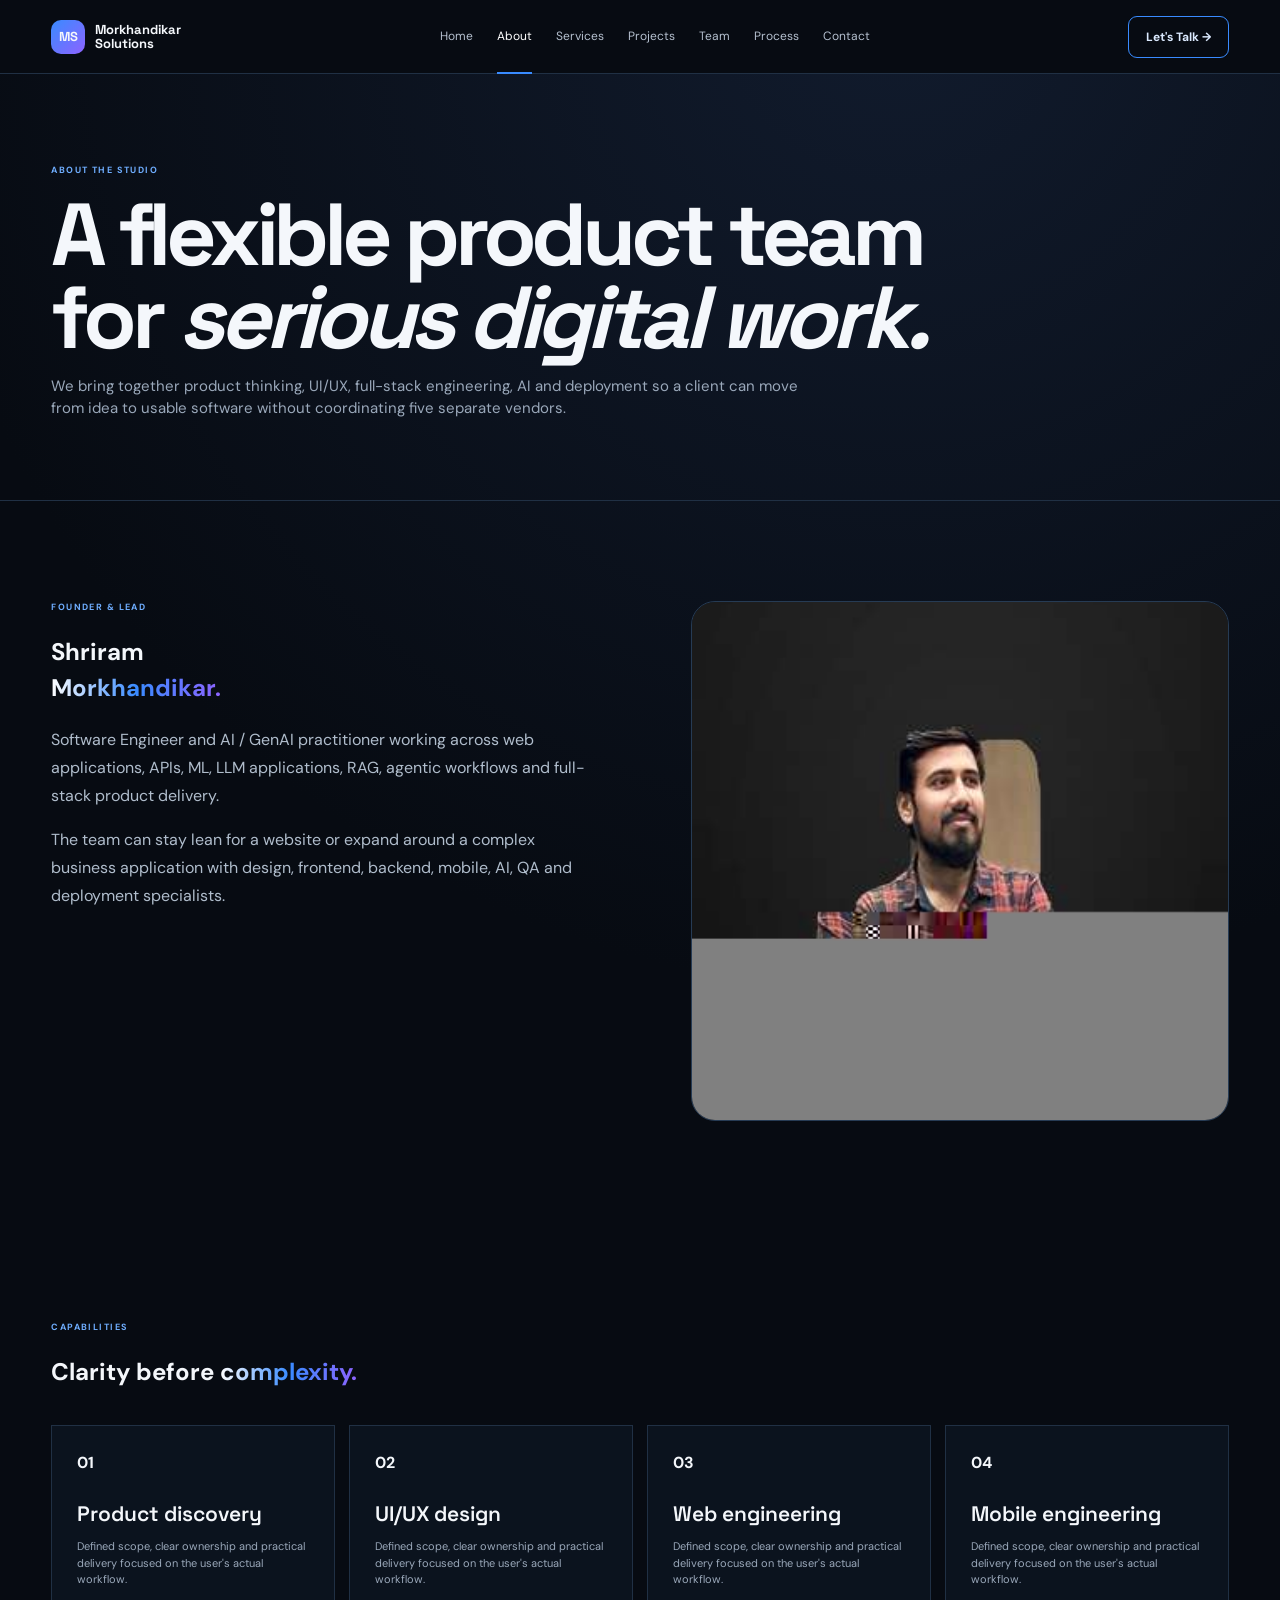
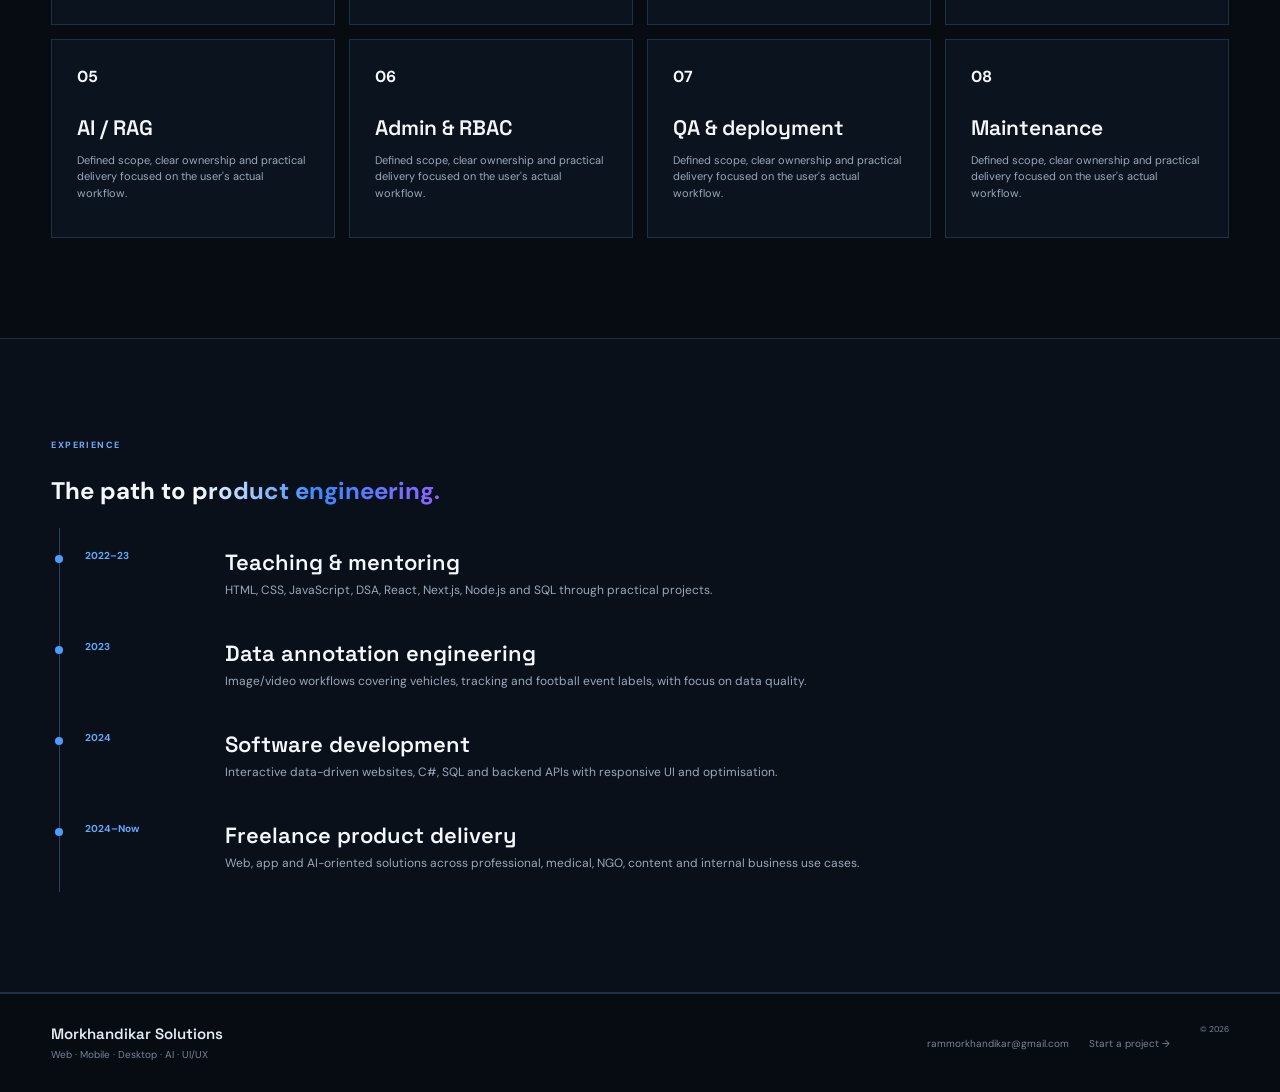
==== about.html @ 4722af86 "Add about.html for Morkhandikar Solutions" ====
<!doctype html><html lang="en"><head><meta charset="UTF-8"><meta name="viewport" content="width=device-width,initial-scale=1"><title>About — Morkhandikar Solutions</title><link rel="stylesheet" href="style.css"><link href="https://fonts.googleapis.com/css2?family=DM+Sans:wght@400;500;600;700&family=Space+Grotesk:wght@500;600;700&display=swap" rel="stylesheet"></head><body class="no-motion"><header class="site-nav"><a class="logo" href="index.html"><span>MS</span><b>Morkhandikar<br>Solutions</b></a><nav><a class="" href="index.html">Home</a><a class="active" href="about.html">About</a><a class="" href="services.html">Services</a><a class="" href="projects.html">Projects</a><a class="" href="team.html">Team</a><a class="" href="process.html">Process</a><a class="" href="contact.html">Contact</a></nav><a class="nav-cta" href="contact.html">Let's Talk →</a></header><main><section class="page-hero"><span class="eyebrow">About the studio</span><h1>A flexible product team for <em>serious digital work.</em></h1><p>We bring together product thinking, UI/UX, full-stack engineering, AI and deployment so a client can move from idea to usable software without coordinating five separate vendors.</p></section><section class="section split"><div><span class="eyebrow">Founder & lead</span><h2>Shriram<br><em>Morkhandikar.</em></h2><p class="lead">Software Engineer and AI / GenAI practitioner working across web applications, APIs, ML, LLM applications, RAG, agentic workflows and full-stack product delivery.</p><p class="lead">The team can stay lean for a website or expand around a complex business application with design, frontend, backend, mobile, AI, QA and deployment specialists.</p></div><div class="portrait-shell" style="width:100%;height:520px"><img src="profile_professional.jpg" alt="Shriram Morkhandikar"></div></section><section class="section"><span class="eyebrow">Capabilities</span><h2>Clarity before <em>complexity.</em></h2><div class="cards-4" style="margin-top:35px"><article class="info-card"><b>01</b><h3>Product discovery</h3><p>Defined scope, clear ownership and practical delivery focused on the user's actual workflow.</p></article><article class="info-card"><b>02</b><h3>UI/UX design</h3><p>Defined scope, clear ownership and practical delivery focused on the user's actual workflow.</p></article><article class="info-card"><b>03</b><h3>Web engineering</h3><p>Defined scope, clear ownership and practical delivery focused on the user's actual workflow.</p></article><article class="info-card"><b>04</b><h3>Mobile engineering</h3><p>Defined scope, clear ownership and practical delivery focused on the user's actual workflow.</p></article><article class="info-card"><b>05</b><h3>AI / RAG</h3><p>Defined scope, clear ownership and practical delivery focused on the user's actual workflow.</p></article><article class="info-card"><b>06</b><h3>Admin & RBAC</h3><p>Defined scope, clear ownership and practical delivery focused on the user's actual workflow.</p></article><article class="info-card"><b>07</b><h3>QA & deployment</h3><p>Defined scope, clear ownership and practical delivery focused on the user's actual workflow.</p></article><article class="info-card"><b>08</b><h3>Maintenance</h3><p>Defined scope, clear ownership and practical delivery focused on the user's actual workflow.</p></article></div></section><section class="section dark-section"><span class="eyebrow">Experience</span><h2>The path to <em>product engineering.</em></h2><div class="timeline"><div class="timeline-row"><b>2022–23</b><div><h3>Teaching & mentoring</h3><p>HTML, CSS, JavaScript, DSA, React, Next.js, Node.js and SQL through practical projects.</p></div></div><div class="timeline-row"><b>2023</b><div><h3>Data annotation engineering</h3><p>Image/video workflows covering vehicles, tracking and football event labels, with focus on data quality.</p></div></div><div class="timeline-row"><b>2024</b><div><h3>Software development</h3><p>Interactive data-driven websites, C#, SQL and backend APIs with responsive UI and optimisation.</p></div></div><div class="timeline-row"><b>2024–Now</b><div><h3>Freelance product delivery</h3><p>Web, app and AI-oriented solutions across professional, medical, NGO, content and internal business use cases.</p></div></div></div></section></main><footer class="footer"><div><b>Morkhandikar Solutions</b><span>Web · Mobile · Desktop · AI · UI/UX</span></div><div><a href="mailto:rammorkhandikar@gmail.com">rammorkhandikar@gmail.com</a><a href="contact.html">Start a project →</a></div><small>© 2026</small></footer><script src="script.js"></script></body></html>
---- style.css ----
:root{--bg:#070b12;--panel:#0d1420;--panel2:#101a29;--text:#f4f7fb;--muted:#9aa8ba;--line:#203044;--blue:#398bff;--violet:#8d63ff;--cyan:#42d8d0;--orange:#ff9b5c;--display:"Space Grotesk",sans-serif;--body:"DM Sans",sans-serif}*{box-sizing:border-box}html{scroll-behavior:auto}body{margin:0;background:radial-gradient(circle at 70% 0%,#111b2d 0,#070b12 35%);color:var(--text);font-family:var(--body);line-height:1.5}a{text-decoration:none;color:inherit}button,input,textarea,select{font:inherit}.site-nav{height:74px;position:sticky;top:0;z-index:50;background:#070b12;border-bottom:1px solid var(--line);display:flex;align-items:center;justify-content:space-between;padding:0 4vw}.logo{display:flex;align-items:center;gap:10px;font-family:var(--display);font-size:13px;line-height:1.05}.logo span{width:34px;height:34px;display:grid;place-items:center;border-radius:10px;background:linear-gradient(135deg,var(--blue),var(--violet));font-weight:700}.logo b{font-size:13px}.site-nav nav{display:flex;gap:24px;color:#b5c0cf;font-size:12px}.site-nav nav a{padding:27px 0;border-bottom:2px solid transparent}.site-nav nav a:hover,.site-nav nav a.active{color:#fff;border-color:var(--blue)}.nav-cta,.btn{border:1px solid #3a506c;padding:11px 17px;border-radius:9px;font-size:12px;font-weight:700}.nav-cta{border-color:var(--blue);color:#dbeaff}.nav-cta:hover,.btn:hover{border-color:#78b2ff}.hero{max-width:1440px;margin:auto;padding:7vw 4vw}.home-hero{display:grid;grid-template-columns:1.02fr .98fr;gap:4vw;min-height:650px;align-items:center}.pill{display:inline-block;border:1px solid #29415d;border-radius:99px;padding:7px 11px;color:#b8c9dd;font-size:10px}.hero h1{font:700 clamp(56px,7vw,102px)/.93 var(--display);letter-spacing:-.065em;margin:20px 0}.hero h1 em,.section h2 em{font-style:normal;background:linear-gradient(90deg,#fff,var(--blue),var(--violet));-webkit-background-clip:text;color:transparent}.lead{color:#b0bdcc;font-size:16px;line-height:1.75;max-width:700px}.check-grid{display:grid;grid-template-columns:repeat(2,1fr);gap:9px;margin:24px 0;color:#d1dbea;font-size:12px}.actions{display:flex;gap:10px;flex-wrap:wrap}.btn{display:inline-block}.btn.primary{background:linear-gradient(135deg,#2784ff,#6d62ff);border-color:#4c94ff;color:white}.stats{display:grid;grid-template-columns:repeat(4,1fr);gap:0;margin-top:48px;border-top:1px solid var(--line);border-bottom:1px solid var(--line)}.stats div{padding:18px 12px;border-right:1px solid var(--line)}.stats div:last-child{border:0}.stats b{display:block;font:700 27px var(--display);color:#57a3ff}.stats span{display:block;color:#8291a3;font-size:10px;margin-top:3px}.hero-visual{min-height:600px;position:relative;display:flex;align-items:center;justify-content:center}.portrait-shell{width:min(470px,80%);height:570px;border:1px solid #263b54;border-radius:24px;background:radial-gradient(circle at 50% 15%,#1d3b64,#0a111c 65%);overflow:hidden;display:flex;align-items:flex-end;justify-content:center}.portrait-shell img{width:100%;height:100%;object-fit:cover;object-position:center 25%;filter:saturate(.9) contrast(1.03)}.founder-card,.orbit-card{position:absolute;background:rgba(9,15,24,.96);border:1px solid #2d4560;border-radius:12px;box-shadow:0 18px 45px #0008;padding:15px}.founder-card{bottom:50px;left:4%;min-width:235px}.founder-card b,.founder-card span,.founder-card i{display:block}.founder-card b{font:600 15px var(--display)}.founder-card span{font-size:11px;color:#aab7c7}.founder-card i{font-style:normal;color:#58d3a9;font-size:10px;margin-top:9px}.orbit-card{top:90px;right:0;width:205px}.orbit-card b{display:block;margin-bottom:10px}.orbit-card span{display:block;font-size:10px;color:#aeb9c8;padding:5px 0;border-top:1px solid #1e3044}.marquee-strip{border-block:1px solid var(--line);padding:17px 4vw;display:flex;justify-content:center;gap:28px;flex-wrap:wrap;color:#718196;font:600 10px var(--display);letter-spacing:.08em}.section{max-width:1440px;margin:auto;padding:100px 4vw}.section-head{display:grid;grid-template-columns:1.1fr .75fr auto;gap:35px;align-items:end;margin-bottom:42px}.section-head h2{font:700 clamp(42px,5.4vw,72px)/.96 var(--display);letter-spacing:-.06em;margin:0}.section-head>p{color:var(--muted);font-size:13px;line-height:1.75;margin:0}.eyebrow{text-transform:uppercase;letter-spacing:.16em;font-size:9px;color:#6faeff;font-weight:700;display:block;margin-bottom:14px}.text-link{font-size:11px;color:#8ec2ff;white-space:nowrap}.service-grid{display:grid;grid-template-columns:repeat(3,1fr);gap:14px}.service-card{border:1px solid var(--line);background:linear-gradient(135deg,#0e1724,#0b111a);padding:25px;min-height:235px}.service-card:hover,.project-card:hover,.industry:hover,.feature-list>div:hover,.team-card:hover,.faq-item:hover{border-color:#3d6a96}.service-card b{color:#4b9bff;font-size:10px}.service-card h3{font:600 25px var(--display);margin:34px 0 9px}.service-card p{color:var(--muted);font-size:12px}.service-card strong{display:block;color:#6f9dcc;font-size:10px;margin-top:22px}.dark-section{max-width:none;background:#09101a;border-block:1px solid var(--line)}.dark-section>.section-head,.dark-section>.project-grid{max-width:1325px;margin-left:auto;margin-right:auto}.project-grid{display:grid;grid-template-columns:repeat(3,1fr);gap:15px}.project-card{border:1px solid var(--line);background:#0b131e;overflow:hidden}.project-art{height:170px;background:linear-gradient(135deg,#132743,#111529);position:relative;padding:14px;display:flex;align-items:flex-end;justify-content:space-between}.project-art:after{content:"";position:absolute;inset:25px 25px 0;background:linear-gradient(145deg,#244c7b,#151c35);border:1px solid #38587a;box-shadow:0 15px 25px #0008}.project-art span,.project-art b{position:relative;z-index:2}.project-art span{font-size:9px;border:1px solid #456684;border-radius:99px;padding:5px 7px;background:#09111c}.project-art b{font:700 34px var(--display);color:#77b6ff}.art-2{background:linear-gradient(135deg,#24163f,#0d1725)}.art-3{background:linear-gradient(135deg,#0e3340,#111c31)}.art-4{background:linear-gradient(135deg,#193246,#10182b)}.art-5{background:linear-gradient(135deg,#26341d,#121b20)}.art-6{background:linear-gradient(135deg,#40281a,#121a25)}.project-card>div:last-child{padding:19px}.project-card h3{font:600 19px var(--display);margin:0 0 3px}.project-card small{color:#6faeff;font-size:10px}.project-card p{color:#9eabb9;font-size:11px;line-height:1.6}.tags{display:flex;gap:6px;flex-wrap:wrap}.tags span{border:1px solid #25384c;border-radius:99px;padding:5px 7px;font-size:9px;color:#aebed0}.split{display:grid;grid-template-columns:1fr 1fr;gap:8vw}.feature-list{display:grid;grid-template-columns:1fr 1fr;border-top:1px solid var(--line)}.feature-list>div{padding:22px 18px;border-bottom:1px solid var(--line);border-right:1px solid var(--line)}.feature-list b{color:#4d9eff;font-size:10px}.feature-list h3{font:600 17px var(--display);margin:18px 0 6px}.feature-list p{font-size:11px;color:var(--muted);margin:0}.industry-band{background:#080f18;max-width:none;border-block:1px solid var(--line)}.industry-band>.section-head,.industry-band>.industry-grid{max-width:1325px;margin-left:auto;margin-right:auto}.industry-grid{display:grid;grid-template-columns:repeat(4,1fr);gap:9px}.industry{border:1px solid var(--line);padding:18px;min-height:115px;background:#0c1521}.industry span{font-size:9px;color:#587493}.industry b{display:block;font:600 15px var(--display);margin:20px 0 7px}.industry small{font-size:9px;color:#72869e}.steps{display:grid;grid-template-columns:repeat(7,1fr);border-block:1px solid var(--line)}.step{padding:22px 14px;border-right:1px solid var(--line)}.step:last-child{border:0}.step span{color:#4e9dff;font:700 10px var(--display)}.step h3{font:600 15px var(--display);margin:24px 0 7px}.step p{color:#8493a5;font-size:10px;line-height:1.55}.cta-panel{margin:0 auto 80px;border:1px solid #28415f;background:radial-gradient(circle at 80% 20%,#20215c,#0c1420 55%);display:flex;justify-content:space-between;gap:40px;align-items:end}.cta-panel h2{font:700 clamp(44px,5vw,68px)/.96 var(--display);margin:0 0 15px}.cta-panel p{color:var(--muted);max-width:560px}.footer{border-top:1px solid var(--line);padding:30px 4vw;display:grid;grid-template-columns:1fr auto auto;gap:30px;color:#768598;font-size:10px}.footer b,.footer span,.footer a{display:block}.footer b{color:#e5edf7;font:600 15px var(--display);margin-bottom:4px}.footer>div:nth-child(2){display:flex;gap:20px;align-items:center}.page-hero{max-width:1440px;margin:auto;padding:90px 4vw 65px;border-bottom:1px solid var(--line)}.page-hero h1{font:700 clamp(48px,7vw,88px)/.95 var(--display);letter-spacing:-.06em;max-width:950px;margin:15px 0}.page-hero p{color:var(--muted);max-width:760px;font-size:15px}.cards-4{display:grid;grid-template-columns:repeat(4,1fr);gap:14px}.info-card{border:1px solid var(--line);padding:25px;background:#0b131e}.info-card h3{font:600 21px var(--display);margin:25px 0 7px}.info-card p{color:var(--muted);font-size:11px}.project-filters{display:flex;gap:7px;flex-wrap:wrap;margin-bottom:25px}.filter{border:1px solid var(--line);background:#0a111a;color:#aebccd;border-radius:99px;padding:9px 13px;font-size:10px;cursor:pointer}.filter.active,.filter:hover{background:#2d7fff;color:white;border-color:#4b99ff}.all-projects{display:grid;grid-template-columns:repeat(3,1fr);gap:15px}.case-card{border:1px solid var(--line);background:#0b131e}.case-card .case-top{padding:20px;border-bottom:1px solid var(--line);background:linear-gradient(135deg,#111f33,#0d1520);min-height:150px}.case-card .case-top span{font-size:9px;color:#63aaff}.case-card .case-top h3{font:600 23px var(--display);margin:30px 0 0}.case-card .case-body{padding:18px}.case-card .case-body p{color:var(--muted);font-size:11px}.case-card.hidden{display:none}.accordion{border-top:1px solid var(--line)}.accordion button{width:100%;text-align:left;background:none;border:0;border-bottom:1px solid var(--line);padding:18px 0;color:#dbe5f0;cursor:pointer;display:flex;justify-content:space-between}.accordion .answer{display:none;color:var(--muted);font-size:11px;line-height:1.7;padding:0 0 18px;max-width:850px}.accordion .answer.open{display:block}.timeline{border-left:1px solid #29435e;margin-left:8px}.timeline-row{display:grid;grid-template-columns:110px 1fr;gap:30px;padding:20px 0 20px 25px;position:relative}.timeline-row:before{content:"";position:absolute;left:-5px;top:27px;width:8px;height:8px;background:#4c9dff;border-radius:50%}.timeline-row b{font-size:10px;color:#62aaff}.timeline-row h3{font:600 22px var(--display);margin:0 0 5px}.timeline-row p{color:var(--muted);font-size:12px;margin:0}.team-grid{display:grid;grid-template-columns:repeat(4,1fr);gap:14px}.team-card{border:1px solid var(--line);padding:20px;background:#0b131e}.avatar{width:70px;height:70px;border-radius:50%;display:grid;place-items:center;background:linear-gradient(135deg,#1e5db1,#713fbb);font:700 22px var(--display);margin-bottom:18px}.team-card h3{font:600 18px var(--display);margin:0 0 4px}.team-card small{color:#6faeff}.team-card p{font-size:11px;color:var(--muted);line-height:1.6}.contact-grid{display:grid;grid-template-columns:1fr 1fr;gap:20px}.contact-box{border:1px solid var(--line);padding:30px;background:#0b131e}.contact-box h2{font:600 34px var(--display);margin-top:0}.contact-box p{color:var(--muted);font-size:12px}.contact-list a{display:block;border-bottom:1px solid var(--line);padding:14px 0;color:#c8d5e4;font-size:12px}.form{display:grid;gap:12px}.form label{font-size:10px;color:#93a3b6}.form input,.form textarea,.form select{width:100%;background:#080e17;border:1px solid #24394f;color:white;padding:13px;border-radius:7px;outline:0}.form textarea{min-height:150px;resize:vertical}.notice{border:1px solid #28425d;padding:14px;color:#92a6bc;font-size:10px;background:#0a111a}.video-grid{display:grid;grid-template-columns:repeat(3,1fr);gap:15px}.video-card{min-height:230px;border:1px solid var(--line);background:linear-gradient(135deg,#12233a,#17172d);padding:22px;display:flex;flex-direction:column;justify-content:end}.video-card span{font-size:9px;color:#6fb0ff}.video-card h3{font:600 23px var(--display);margin:10px 0}.video-card p{font-size:11px;color:#aab7c7}.no-motion *{animation:none!important;transition:none!important}@media(max-width:1000px){.site-nav nav{display:none}.home-hero,.split,.contact-grid{grid-template-columns:1fr}.hero-visual{min-height:520px}.section-head{grid-template-columns:1fr}.service-grid,.cards-4,.team-grid{grid-template-columns:repeat(2,1fr)}.project-grid,.all-projects,.video-grid{grid-template-columns:1fr 1fr}.industry-grid{grid-template-columns:repeat(3,1fr)}.steps{grid-template-columns:repeat(4,1fr)}.step:nth-child(4){border:0}.footer{grid-template-columns:1fr 1fr}}@media(max-width:650px){.site-nav{padding:0 18px}.nav-cta{display:none}.hero,.page-hero,.section{padding-left:18px;padding-right:18px}.hero h1{font-size:52px}.hero-visual{min-height:460px}.portrait-shell{height:440px;width:88%}.orbit-card{right:-3px;top:55px}.founder-card{left:0;bottom:25px}.check-grid,.stats,.service-grid,.project-grid,.all-projects,.industry-grid,.cards-4,.team-grid,.video-grid{grid-template-columns:1fr}.stats{margin-top:30px}.stats div{border-right:0;border-bottom:1px solid var(--line)}.steps{grid-template-columns:1fr 1fr}.step:nth-child(2n){border:0}.cta-panel{display:block;margin-left:18px;margin-right:18px}.footer{grid-template-columns:1fr}.footer>div:nth-child(2){flex-wrap:wrap}.timeline-row{grid-template-columns:1fr;gap:5px}}
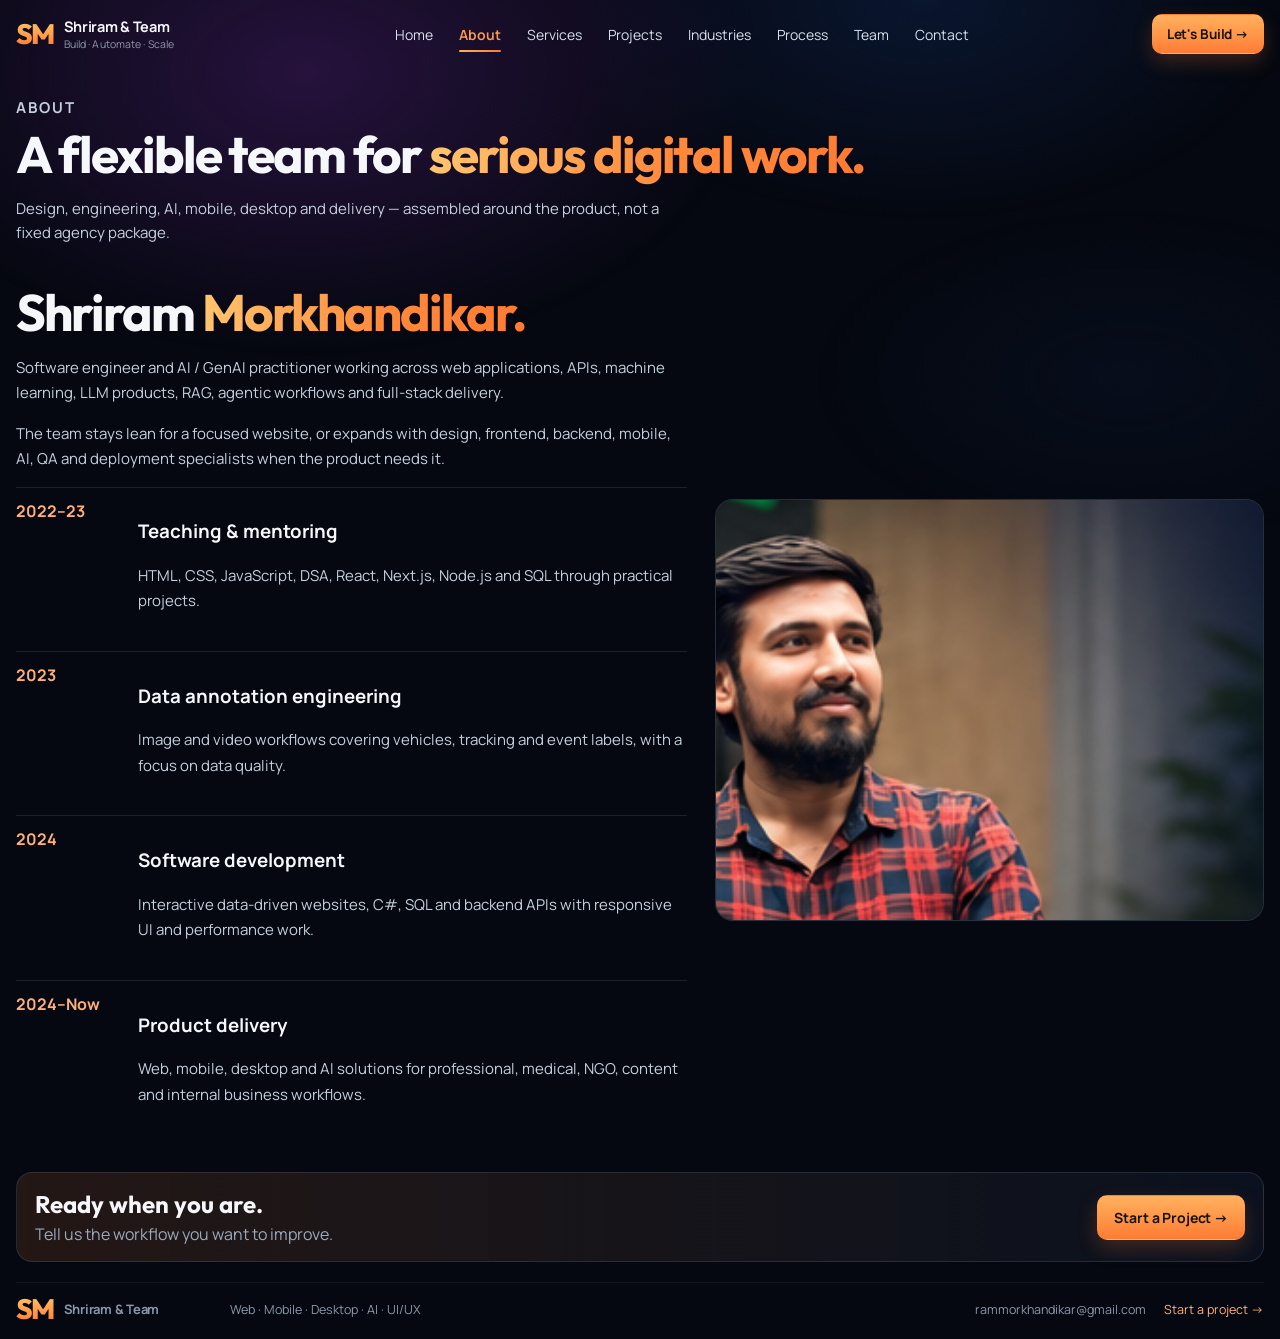
==== commit 0970785c: "Rebuild the studio site to match the reference layout. Replace the compressed single-page UI with a " ====
--- a/about.html
+++ b/about.html
@@ -1 +1,53 @@
-<!doctype html><html lang="en"><head><meta charset="UTF-8"><meta name="viewport" content="width=device-width,initial-scale=1"><title>About — Morkhandikar Solutions</title><link rel="stylesheet" href="style.css"><link href="https://fonts.googleapis.com/css2?family=DM+Sans:wght@400;500;600;700&family=Space+Grotesk:wght@500;600;700&display=swap" rel="stylesheet"></head><body class="no-motion"><header class="site-nav"><a class="logo" href="index.html"><span>MS</span><b>Morkhandikar<br>Solutions</b></a><nav><a class="" href="index.html">Home</a><a class="active" href="about.html">About</a><a class="" href="services.html">Services</a><a class="" href="projects.html">Projects</a><a class="" href="team.html">Team</a><a class="" href="process.html">Process</a><a class="" href="contact.html">Contact</a></nav><a class="nav-cta" href="contact.html">Let's Talk →</a></header><main><section class="page-hero"><span class="eyebrow">About the studio</span><h1>A flexible product team for <em>serious digital work.</em></h1><p>We bring together product thinking, UI/UX, full-stack engineering, AI and deployment so a client can move from idea to usable software without coordinating five separate vendors.</p></section><section class="section split"><div><span class="eyebrow">Founder & lead</span><h2>Shriram<br><em>Morkhandikar.</em></h2><p class="lead">Software Engineer and AI / GenAI practitioner working across web applications, APIs, ML, LLM applications, RAG, agentic workflows and full-stack product delivery.</p><p class="lead">The team can stay lean for a website or expand around a complex business application with design, frontend, backend, mobile, AI, QA and deployment specialists.</p></div><div class="portrait-shell" style="width:100%;height:520px"><img src="profile_professional.jpg" alt="Shriram Morkhandikar"></div></section><section class="section"><span class="eyebrow">Capabilities</span><h2>Clarity before <em>complexity.</em></h2><div class="cards-4" style="margin-top:35px"><article class="info-card"><b>01</b><h3>Product discovery</h3><p>Defined scope, clear ownership and practical delivery focused on the user's actual workflow.</p></article><article class="info-card"><b>02</b><h3>UI/UX design</h3><p>Defined scope, clear ownership and practical delivery focused on the user's actual workflow.</p></article><article class="info-card"><b>03</b><h3>Web engineering</h3><p>Defined scope, clear ownership and practical delivery focused on the user's actual workflow.</p></article><article class="info-card"><b>04</b><h3>Mobile engineering</h3><p>Defined scope, clear ownership and practical delivery focused on the user's actual workflow.</p></article><article class="info-card"><b>05</b><h3>AI / RAG</h3><p>Defined scope, clear ownership and practical delivery focused on the user's actual workflow.</p></article><article class="info-card"><b>06</b><h3>Admin & RBAC</h3><p>Defined scope, clear ownership and practical delivery focused on the user's actual workflow.</p></article><article class="info-card"><b>07</b><h3>QA & deployment</h3><p>Defined scope, clear ownership and practical delivery focused on the user's actual workflow.</p></article><article class="info-card"><b>08</b><h3>Maintenance</h3><p>Defined scope, clear ownership and practical delivery focused on the user's actual workflow.</p></article></div></section><section class="section dark-section"><span class="eyebrow">Experience</span><h2>The path to <em>product engineering.</em></h2><div class="timeline"><div class="timeline-row"><b>2022–23</b><div><h3>Teaching & mentoring</h3><p>HTML, CSS, JavaScript, DSA, React, Next.js, Node.js and SQL through practical projects.</p></div></div><div class="timeline-row"><b>2023</b><div><h3>Data annotation engineering</h3><p>Image/video workflows covering vehicles, tracking and football event labels, with focus on data quality.</p></div></div><div class="timeline-row"><b>2024</b><div><h3>Software development</h3><p>Interactive data-driven websites, C#, SQL and backend APIs with responsive UI and optimisation.</p></div></div><div class="timeline-row"><b>2024–Now</b><div><h3>Freelance product delivery</h3><p>Web, app and AI-oriented solutions across professional, medical, NGO, content and internal business use cases.</p></div></div></div></section></main><footer class="footer"><div><b>Morkhandikar Solutions</b><span>Web · Mobile · Desktop · AI · UI/UX</span></div><div><a href="mailto:rammorkhandikar@gmail.com">rammorkhandikar@gmail.com</a><a href="contact.html">Start a project →</a></div><small>© 2026</small></footer><script src="script.js"></script></body></html>+<!doctype html>
+<html lang="en">
+<head>
+<meta charset="utf-8">
+<meta name="viewport" content="width=device-width, initial-scale=1">
+<meta name="description" content="About Shriram Morkhandikar and the team building web, mobile, desktop and AI products.">
+<title>About — Shriram & Team</title>
+<link rel="icon" href="assets/favicon.svg" type="image/svg+xml">
+<link rel="preconnect" href="https://fonts.googleapis.com">
+<link rel="preconnect" href="https://fonts.gstatic.com" crossorigin>
+<link href="https://fonts.googleapis.com/css2?family=Manrope:wght@400;500;600;700&family=Outfit:wght@500;600;700;800&display=swap" rel="stylesheet">
+<link rel="stylesheet" href="style.css">
+</head>
+<body>
+<div class="shell">
+<header class="nav">
+  <a class="brand" href="index.html"><span class="mark">SM</span><span><strong>Shriram &amp; Team</strong><small>Build · Automate · Scale</small></span></a>
+  <button class="menu-btn" aria-label="Open menu" aria-expanded="false"><span></span><span></span><span></span></button>
+  <nav class="links">
+    <a href="index.html">Home</a><a class="active" href="about.html">About</a><a href="services.html">Services</a><a href="projects.html">Projects</a><a href="industries.html">Industries</a><a href="process.html">Process</a><a href="team.html">Team</a><a href="contact.html">Contact</a>
+  </nav>
+  <a class="btn btn-orange nav-cta" href="contact.html">Let's Build →</a>
+</header>
+<main>
+  <section class="page-hero">
+    <p class="eyebrow">ABOUT</p>
+    <h1>A flexible team for <em class="grad">serious digital work.</em></h1>
+    <p>Design, engineering, AI, mobile, desktop and delivery — assembled around the product, not a fixed agency package.</p>
+  </section>
+  <section class="page-grid split">
+    <div>
+      <h2>Shriram <em class="grad">Morkhandikar.</em></h2>
+      <p>Software engineer and AI / GenAI practitioner working across web applications, APIs, machine learning, LLM products, RAG, agentic workflows and full-stack delivery.</p>
+      <p>The team stays lean for a focused website, or expands with design, frontend, backend, mobile, AI, QA and deployment specialists when the product needs it.</p>
+      <div class="timeline">
+        <article><b>2022–23</b><div><h3>Teaching &amp; mentoring</h3><p>HTML, CSS, JavaScript, DSA, React, Next.js, Node.js and SQL through practical projects.</p></div></article>
+        <article><b>2023</b><div><h3>Data annotation engineering</h3><p>Image and video workflows covering vehicles, tracking and event labels, with a focus on data quality.</p></div></article>
+        <article><b>2024</b><div><h3>Software development</h3><p>Interactive data-driven websites, C#, SQL and backend APIs with responsive UI and performance work.</p></div></article>
+        <article><b>2024–Now</b><div><h3>Product delivery</h3><p>Web, mobile, desktop and AI solutions for professional, medical, NGO, content and internal business workflows.</p></div></article>
+      </div>
+    </div>
+    <div class="portrait"><img src="assets/about-portrait.png" alt="Shriram Morkhandikar"></div>
+  </section>
+  <section class="band">
+    <div><h2>Ready when you are.</h2><p>Tell us the workflow you want to improve.</p></div>
+    <a class="btn btn-orange btn-lg" href="contact.html">Start a Project →</a>
+  </section>
+</main>
+<footer class="footer"><a class="brand" href="index.html"><span class="mark">SM</span><span><strong>Shriram &amp; Team</strong></span></a><p>Web · Mobile · Desktop · AI · UI/UX</p><a href="mailto:rammorkhandikar@gmail.com">rammorkhandikar@gmail.com</a><a class="quiet" href="contact.html">Start a project →</a></footer>
+</div>
+<script src="script.js"></script>
+</body>
+</html>
--- a/style.css
+++ b/style.css
@@ -1 +1,671 @@
-:root{--bg:#070b12;--panel:#0d1420;--panel2:#101a29;--text:#f4f7fb;--muted:#9aa8ba;--line:#203044;--blue:#398bff;--violet:#8d63ff;--cyan:#42d8d0;--orange:#ff9b5c;--display:"Space Grotesk",sans-serif;--body:"DM Sans",sans-serif}*{box-sizing:border-box}html{scroll-behavior:auto}body{margin:0;background:radial-gradient(circle at 70% 0%,#111b2d 0,#070b12 35%);color:var(--text);font-family:var(--body);line-height:1.5}a{text-decoration:none;color:inherit}button,input,textarea,select{font:inherit}.site-nav{height:74px;position:sticky;top:0;z-index:50;background:#070b12;border-bottom:1px solid var(--line);display:flex;align-items:center;justify-content:space-between;padding:0 4vw}.logo{display:flex;align-items:center;gap:10px;font-family:var(--display);font-size:13px;line-height:1.05}.logo span{width:34px;height:34px;display:grid;place-items:center;border-radius:10px;background:linear-gradient(135deg,var(--blue),var(--violet));font-weight:700}.logo b{font-size:13px}.site-nav nav{display:flex;gap:24px;color:#b5c0cf;font-size:12px}.site-nav nav a{padding:27px 0;border-bottom:2px solid transparent}.site-nav nav a:hover,.site-nav nav a.active{color:#fff;border-color:var(--blue)}.nav-cta,.btn{border:1px solid #3a506c;padding:11px 17px;border-radius:9px;font-size:12px;font-weight:700}.nav-cta{border-color:var(--blue);color:#dbeaff}.nav-cta:hover,.btn:hover{border-color:#78b2ff}.hero{max-width:1440px;margin:auto;padding:7vw 4vw}.home-hero{display:grid;grid-template-columns:1.02fr .98fr;gap:4vw;min-height:650px;align-items:center}.pill{display:inline-block;border:1px solid #29415d;border-radius:99px;padding:7px 11px;color:#b8c9dd;font-size:10px}.hero h1{font:700 clamp(56px,7vw,102px)/.93 var(--display);letter-spacing:-.065em;margin:20px 0}.hero h1 em,.section h2 em{font-style:normal;background:linear-gradient(90deg,#fff,var(--blue),var(--violet));-webkit-background-clip:text;color:transparent}.lead{color:#b0bdcc;font-size:16px;line-height:1.75;max-width:700px}.check-grid{display:grid;grid-template-columns:repeat(2,1fr);gap:9px;margin:24px 0;color:#d1dbea;font-size:12px}.actions{display:flex;gap:10px;flex-wrap:wrap}.btn{display:inline-block}.btn.primary{background:linear-gradient(135deg,#2784ff,#6d62ff);border-color:#4c94ff;color:white}.stats{display:grid;grid-template-columns:repeat(4,1fr);gap:0;margin-top:48px;border-top:1px solid var(--line);border-bottom:1px solid var(--line)}.stats div{padding:18px 12px;border-right:1px solid var(--line)}.stats div:last-child{border:0}.stats b{display:block;font:700 27px var(--display);color:#57a3ff}.stats span{display:block;color:#8291a3;font-size:10px;margin-top:3px}.hero-visual{min-height:600px;position:relative;display:flex;align-items:center;justify-content:center}.portrait-shell{width:min(470px,80%);height:570px;border:1px solid #263b54;border-radius:24px;background:radial-gradient(circle at 50% 15%,#1d3b64,#0a111c 65%);overflow:hidden;display:flex;align-items:flex-end;justify-content:center}.portrait-shell img{width:100%;height:100%;object-fit:cover;object-position:center 25%;filter:saturate(.9) contrast(1.03)}.founder-card,.orbit-card{position:absolute;background:rgba(9,15,24,.96);border:1px solid #2d4560;border-radius:12px;box-shadow:0 18px 45px #0008;padding:15px}.founder-card{bottom:50px;left:4%;min-width:235px}.founder-card b,.founder-card span,.founder-card i{display:block}.founder-card b{font:600 15px var(--display)}.founder-card span{font-size:11px;color:#aab7c7}.founder-card i{font-style:normal;color:#58d3a9;font-size:10px;margin-top:9px}.orbit-card{top:90px;right:0;width:205px}.orbit-card b{display:block;margin-bottom:10px}.orbit-card span{display:block;font-size:10px;color:#aeb9c8;padding:5px 0;border-top:1px solid #1e3044}.marquee-strip{border-block:1px solid var(--line);padding:17px 4vw;display:flex;justify-content:center;gap:28px;flex-wrap:wrap;color:#718196;font:600 10px var(--display);letter-spacing:.08em}.section{max-width:1440px;margin:auto;padding:100px 4vw}.section-head{display:grid;grid-template-columns:1.1fr .75fr auto;gap:35px;align-items:end;margin-bottom:42px}.section-head h2{font:700 clamp(42px,5.4vw,72px)/.96 var(--display);letter-spacing:-.06em;margin:0}.section-head>p{color:var(--muted);font-size:13px;line-height:1.75;margin:0}.eyebrow{text-transform:uppercase;letter-spacing:.16em;font-size:9px;color:#6faeff;font-weight:700;display:block;margin-bottom:14px}.text-link{font-size:11px;color:#8ec2ff;white-space:nowrap}.service-grid{display:grid;grid-template-columns:repeat(3,1fr);gap:14px}.service-card{border:1px solid var(--line);background:linear-gradient(135deg,#0e1724,#0b111a);padding:25px;min-height:235px}.service-card:hover,.project-card:hover,.industry:hover,.feature-list>div:hover,.team-card:hover,.faq-item:hover{border-color:#3d6a96}.service-card b{color:#4b9bff;font-size:10px}.service-card h3{font:600 25px var(--display);margin:34px 0 9px}.service-card p{color:var(--muted);font-size:12px}.service-card strong{display:block;color:#6f9dcc;font-size:10px;margin-top:22px}.dark-section{max-width:none;background:#09101a;border-block:1px solid var(--line)}.dark-section>.section-head,.dark-section>.project-grid{max-width:1325px;margin-left:auto;margin-right:auto}.project-grid{display:grid;grid-template-columns:repeat(3,1fr);gap:15px}.project-card{border:1px solid var(--line);background:#0b131e;overflow:hidden}.project-art{height:170px;background:linear-gradient(135deg,#132743,#111529);position:relative;padding:14px;display:flex;align-items:flex-end;justify-content:space-between}.project-art:after{content:"";position:absolute;inset:25px 25px 0;background:linear-gradient(145deg,#244c7b,#151c35);border:1px solid #38587a;box-shadow:0 15px 25px #0008}.project-art span,.project-art b{position:relative;z-index:2}.project-art span{font-size:9px;border:1px solid #456684;border-radius:99px;padding:5px 7px;background:#09111c}.project-art b{font:700 34px var(--display);color:#77b6ff}.art-2{background:linear-gradient(135deg,#24163f,#0d1725)}.art-3{background:linear-gradient(135deg,#0e3340,#111c31)}.art-4{background:linear-gradient(135deg,#193246,#10182b)}.art-5{background:linear-gradient(135deg,#26341d,#121b20)}.art-6{background:linear-gradient(135deg,#40281a,#121a25)}.project-card>div:last-child{padding:19px}.project-card h3{font:600 19px var(--display);margin:0 0 3px}.project-card small{color:#6faeff;font-size:10px}.project-card p{color:#9eabb9;font-size:11px;line-height:1.6}.tags{display:flex;gap:6px;flex-wrap:wrap}.tags span{border:1px solid #25384c;border-radius:99px;padding:5px 7px;font-size:9px;color:#aebed0}.split{display:grid;grid-template-columns:1fr 1fr;gap:8vw}.feature-list{display:grid;grid-template-columns:1fr 1fr;border-top:1px solid var(--line)}.feature-list>div{padding:22px 18px;border-bottom:1px solid var(--line);border-right:1px solid var(--line)}.feature-list b{color:#4d9eff;font-size:10px}.feature-list h3{font:600 17px var(--display);margin:18px 0 6px}.feature-list p{font-size:11px;color:var(--muted);margin:0}.industry-band{background:#080f18;max-width:none;border-block:1px solid var(--line)}.industry-band>.section-head,.industry-band>.industry-grid{max-width:1325px;margin-left:auto;margin-right:auto}.industry-grid{display:grid;grid-template-columns:repeat(4,1fr);gap:9px}.industry{border:1px solid var(--line);padding:18px;min-height:115px;background:#0c1521}.industry span{font-size:9px;color:#587493}.industry b{display:block;font:600 15px var(--display);margin:20px 0 7px}.industry small{font-size:9px;color:#72869e}.steps{display:grid;grid-template-columns:repeat(7,1fr);border-block:1px solid var(--line)}.step{padding:22px 14px;border-right:1px solid var(--line)}.step:last-child{border:0}.step span{color:#4e9dff;font:700 10px var(--display)}.step h3{font:600 15px var(--display);margin:24px 0 7px}.step p{color:#8493a5;font-size:10px;line-height:1.55}.cta-panel{margin:0 auto 80px;border:1px solid #28415f;background:radial-gradient(circle at 80% 20%,#20215c,#0c1420 55%);display:flex;justify-content:space-between;gap:40px;align-items:end}.cta-panel h2{font:700 clamp(44px,5vw,68px)/.96 var(--display);margin:0 0 15px}.cta-panel p{color:var(--muted);max-width:560px}.footer{border-top:1px solid var(--line);padding:30px 4vw;display:grid;grid-template-columns:1fr auto auto;gap:30px;color:#768598;font-size:10px}.footer b,.footer span,.footer a{display:block}.footer b{color:#e5edf7;font:600 15px var(--display);margin-bottom:4px}.footer>div:nth-child(2){display:flex;gap:20px;align-items:center}.page-hero{max-width:1440px;margin:auto;padding:90px 4vw 65px;border-bottom:1px solid var(--line)}.page-hero h1{font:700 clamp(48px,7vw,88px)/.95 var(--display);letter-spacing:-.06em;max-width:950px;margin:15px 0}.page-hero p{color:var(--muted);max-width:760px;font-size:15px}.cards-4{display:grid;grid-template-columns:repeat(4,1fr);gap:14px}.info-card{border:1px solid var(--line);padding:25px;background:#0b131e}.info-card h3{font:600 21px var(--display);margin:25px 0 7px}.info-card p{color:var(--muted);font-size:11px}.project-filters{display:flex;gap:7px;flex-wrap:wrap;margin-bottom:25px}.filter{border:1px solid var(--line);background:#0a111a;color:#aebccd;border-radius:99px;padding:9px 13px;font-size:10px;cursor:pointer}.filter.active,.filter:hover{background:#2d7fff;color:white;border-color:#4b99ff}.all-projects{display:grid;grid-template-columns:repeat(3,1fr);gap:15px}.case-card{border:1px solid var(--line);background:#0b131e}.case-card .case-top{padding:20px;border-bottom:1px solid var(--line);background:linear-gradient(135deg,#111f33,#0d1520);min-height:150px}.case-card .case-top span{font-size:9px;color:#63aaff}.case-card .case-top h3{font:600 23px var(--display);margin:30px 0 0}.case-card .case-body{padding:18px}.case-card .case-body p{color:var(--muted);font-size:11px}.case-card.hidden{display:none}.accordion{border-top:1px solid var(--line)}.accordion button{width:100%;text-align:left;background:none;border:0;border-bottom:1px solid var(--line);padding:18px 0;color:#dbe5f0;cursor:pointer;display:flex;justify-content:space-between}.accordion .answer{display:none;color:var(--muted);font-size:11px;line-height:1.7;padding:0 0 18px;max-width:850px}.accordion .answer.open{display:block}.timeline{border-left:1px solid #29435e;margin-left:8px}.timeline-row{display:grid;grid-template-columns:110px 1fr;gap:30px;padding:20px 0 20px 25px;position:relative}.timeline-row:before{content:"";position:absolute;left:-5px;top:27px;width:8px;height:8px;background:#4c9dff;border-radius:50%}.timeline-row b{font-size:10px;color:#62aaff}.timeline-row h3{font:600 22px var(--display);margin:0 0 5px}.timeline-row p{color:var(--muted);font-size:12px;margin:0}.team-grid{display:grid;grid-template-columns:repeat(4,1fr);gap:14px}.team-card{border:1px solid var(--line);padding:20px;background:#0b131e}.avatar{width:70px;height:70px;border-radius:50%;display:grid;place-items:center;background:linear-gradient(135deg,#1e5db1,#713fbb);font:700 22px var(--display);margin-bottom:18px}.team-card h3{font:600 18px var(--display);margin:0 0 4px}.team-card small{color:#6faeff}.team-card p{font-size:11px;color:var(--muted);line-height:1.6}.contact-grid{display:grid;grid-template-columns:1fr 1fr;gap:20px}.contact-box{border:1px solid var(--line);padding:30px;background:#0b131e}.contact-box h2{font:600 34px var(--display);margin-top:0}.contact-box p{color:var(--muted);font-size:12px}.contact-list a{display:block;border-bottom:1px solid var(--line);padding:14px 0;color:#c8d5e4;font-size:12px}.form{display:grid;gap:12px}.form label{font-size:10px;color:#93a3b6}.form input,.form textarea,.form select{width:100%;background:#080e17;border:1px solid #24394f;color:white;padding:13px;border-radius:7px;outline:0}.form textarea{min-height:150px;resize:vertical}.notice{border:1px solid #28425d;padding:14px;color:#92a6bc;font-size:10px;background:#0a111a}.video-grid{display:grid;grid-template-columns:repeat(3,1fr);gap:15px}.video-card{min-height:230px;border:1px solid var(--line);background:linear-gradient(135deg,#12233a,#17172d);padding:22px;display:flex;flex-direction:column;justify-content:end}.video-card span{font-size:9px;color:#6fb0ff}.video-card h3{font:600 23px var(--display);margin:10px 0}.video-card p{font-size:11px;color:#aab7c7}.no-motion *{animation:none!important;transition:none!important}@media(max-width:1000px){.site-nav nav{display:none}.home-hero,.split,.contact-grid{grid-template-columns:1fr}.hero-visual{min-height:520px}.section-head{grid-template-columns:1fr}.service-grid,.cards-4,.team-grid{grid-template-columns:repeat(2,1fr)}.project-grid,.all-projects,.video-grid{grid-template-columns:1fr 1fr}.industry-grid{grid-template-columns:repeat(3,1fr)}.steps{grid-template-columns:repeat(4,1fr)}.step:nth-child(4){border:0}.footer{grid-template-columns:1fr 1fr}}@media(max-width:650px){.site-nav{padding:0 18px}.nav-cta{display:none}.hero,.page-hero,.section{padding-left:18px;padding-right:18px}.hero h1{font-size:52px}.hero-visual{min-height:460px}.portrait-shell{height:440px;width:88%}.orbit-card{right:-3px;top:55px}.founder-card{left:0;bottom:25px}.check-grid,.stats,.service-grid,.project-grid,.all-projects,.industry-grid,.cards-4,.team-grid,.video-grid{grid-template-columns:1fr}.stats{margin-top:30px}.stats div{border-right:0;border-bottom:1px solid var(--line)}.steps{grid-template-columns:1fr 1fr}.step:nth-child(2n){border:0}.cta-panel{display:block;margin-left:18px;margin-right:18px}.footer{grid-template-columns:1fr}.footer>div:nth-child(2){flex-wrap:wrap}.timeline-row{grid-template-columns:1fr;gap:5px}}+:root {
+  --bg: #050810;
+  --card: #0c1422;
+  --card-2: #10192b;
+  --line: rgba(168, 190, 220, 0.14);
+  --text: #f5f7fb;
+  --muted: #9aabbf;
+  --soft: #c5d0de;
+  --orange: #ff8a3d;
+  --orange-2: #ffb15a;
+  --ink: #1a120c;
+  --shadow: 0 18px 40px rgba(0, 0, 0, 0.28);
+  --radius: 16px;
+  --sans: "Manrope", "Segoe UI", sans-serif;
+  --display: "Outfit", "Manrope", sans-serif;
+}
+
+* { box-sizing: border-box; }
+html { scroll-behavior: smooth; }
+html, body { margin: 0; min-height: 100%; }
+body {
+  font-family: var(--sans);
+  color: var(--text);
+  background: var(--bg);
+  color-scheme: dark;
+}
+body:before {
+  content: "";
+  position: fixed;
+  inset: 0;
+  z-index: -1;
+  pointer-events: none;
+  background:
+    radial-gradient(720px 460px at 24% 8%, rgba(104, 38, 148, 0.34), transparent 62%),
+    radial-gradient(640px 380px at 72% 0%, rgba(24, 58, 128, 0.28), transparent 58%),
+    radial-gradient(520px 280px at 88% 42%, rgba(16, 40, 78, 0.18), transparent 60%);
+}
+img { max-width: 100%; display: block; }
+a { color: inherit; text-decoration: none; }
+button, input, select, textarea { font: inherit; color: inherit; }
+button { cursor: pointer; }
+.shell { width: min(1460px, calc(100% - 32px)); margin: 0 auto; }
+
+.nav {
+  height: 68px;
+  display: flex;
+  align-items: center;
+  gap: 18px;
+}
+.brand { display: flex; align-items: center; gap: 10px; min-width: 196px; }
+.mark {
+  font-family: var(--display);
+  font-weight: 800;
+  font-size: 28px;
+  letter-spacing: -0.06em;
+  line-height: 1;
+  background: linear-gradient(180deg, #ffc56a 0%, #ff7a32 100%);
+  -webkit-background-clip: text;
+  background-clip: text;
+  color: transparent;
+}
+.brand strong { display: block; font-size: 14.5px; letter-spacing: -0.02em; font-weight: 700; }
+.brand small { display: block; margin-top: 1px; color: #8d9aab; font-size: 10.5px; letter-spacing: 0.01em; }
+.links { display: flex; justify-content: center; gap: 26px; flex: 1; }
+.links a {
+  position: relative;
+  font-size: 14px;
+  color: #d7e0eb;
+  padding: 10px 0;
+}
+.links a:hover { color: #fff; }
+.links a.active { color: #ff9a4a; font-weight: 650; }
+.links a.active:after {
+  content: "";
+  position: absolute;
+  left: 0; right: 0; bottom: 2px;
+  height: 2px;
+  border-radius: 2px;
+  background: linear-gradient(90deg, #ffb15a, #ff7a32);
+}
+.menu-btn {
+  display: none;
+  width: 42px; height: 42px;
+  border-radius: 10px;
+  border: 1px solid var(--line);
+  background: rgba(255,255,255,0.03);
+  padding: 0;
+  margin-left: auto;
+}
+.menu-btn span {
+  display: block; width: 16px; height: 1.5px; margin: 4px auto; background: #fff; border-radius: 2px;
+}
+
+.btn {
+  display: inline-flex;
+  align-items: center;
+  justify-content: center;
+  gap: 8px;
+  border-radius: 10px;
+  border: 1px solid transparent;
+  font-weight: 700;
+  letter-spacing: -0.01em;
+  transition: transform .18s ease, filter .18s ease, background .18s ease;
+}
+.btn:hover { transform: translateY(-1px); filter: brightness(1.05); }
+.btn svg { width: 14px; height: 14px; }
+.btn-orange {
+  background: linear-gradient(180deg, #ffb15e 0%, #ff7c34 100%);
+  color: var(--ink);
+  box-shadow: 0 8px 20px rgba(255, 122, 50, 0.22);
+}
+.btn-ghost {
+  background: rgba(8, 14, 24, 0.35);
+  border-color: rgba(190, 205, 224, 0.22);
+  color: #edf2f8;
+}
+.btn-sm { padding: 8px 12px; font-size: 12px; font-weight: 650; border-radius: 9px; }
+.nav-cta { padding: 10px 14px; font-size: 13.5px; white-space: nowrap; }
+.btn-lg { padding: 12px 16px; font-size: 14px; }
+
+.top {
+  display: grid;
+  grid-template-columns: minmax(0, 1.28fr) minmax(340px, 0.92fr);
+  gap: 14px;
+  align-items: stretch;
+}
+.hero {
+  position: relative;
+  min-height: 392px;
+  border-radius: 18px;
+  overflow: hidden;
+  border: 1px solid rgba(255,255,255,0.07);
+  background:
+    radial-gradient(380px 240px at 68% 42%, rgba(128, 48, 168, 0.28), transparent 70%),
+    linear-gradient(105deg, #070c16 0%, #0b1220 55%, #0a101c 100%);
+  box-shadow: var(--shadow);
+}
+.hero-copy {
+  position: relative;
+  z-index: 2;
+  width: min(530px, 58%);
+  padding: 26px 10px 22px 28px;
+  display: flex;
+  flex-direction: column;
+  justify-content: center;
+  min-height: 392px;
+}
+.pill {
+  align-self: flex-start;
+  border: 1px solid rgba(255, 154, 90, 0.7);
+  color: #f3f6fb;
+  border-radius: 999px;
+  padding: 5px 11px;
+  font-size: 11.5px;
+  letter-spacing: 0.01em;
+  background: rgba(8, 12, 22, 0.35);
+}
+.hero h1 {
+  margin: 14px 0 10px;
+  font-family: var(--display);
+  font-weight: 750;
+  font-size: clamp(36px, 3.3vw, 48px);
+  line-height: 1.02;
+  letter-spacing: -0.045em;
+}
+.hero h1 span { display: block; }
+.grad {
+  background: linear-gradient(90deg, #ffc56e 0%, #ff8a3c 55%, #ff7a32 100%);
+  -webkit-background-clip: text;
+  background-clip: text;
+  color: transparent;
+}
+.hero-copy > p {
+  margin: 0 0 16px;
+  max-width: 460px;
+  color: #d5deea;
+  font-size: 14.5px;
+  line-height: 1.5;
+}
+.hero-actions { display: flex; gap: 10px; flex-wrap: wrap; }
+.trusted {
+  display: flex;
+  align-items: center;
+  gap: 10px;
+  margin-top: 18px;
+  color: #b7c3d3;
+  font-size: 12.5px;
+  line-height: 1.35;
+}
+.faces { display: flex; }
+.faces img {
+  width: 32px; height: 32px; border-radius: 50%;
+  object-fit: cover; border: 2px solid #0c121c; margin-right: -8px;
+}
+.hero-photo {
+  position: absolute;
+  top: 0; right: 0; bottom: 0;
+  width: 54%;
+}
+.hero-photo img {
+  width: 100%; height: 100%;
+  object-fit: cover;
+  object-position: 62% 42%;
+}
+.hero-photo:after {
+  content: "";
+  position: absolute;
+  inset: 0;
+  background: linear-gradient(90deg, #070c16 0%, rgba(7, 12, 22, 0.35) 14%, rgba(7, 12, 22, 0) 32%);
+  pointer-events: none;
+}
+.hero-links {
+  position: absolute;
+  left: 17%;
+  bottom: 7.5%;
+  display: flex;
+  gap: 8px;
+  z-index: 3;
+}
+.hero-links a {
+  width: 22px; height: 22px;
+  border-radius: 5px;
+}
+.hero-links a:focus-visible { outline: 2px solid #ffb15a; }
+
+.side { display: flex; flex-direction: column; gap: 12px; min-width: 0; }
+.stats { display: grid; grid-template-columns: repeat(4, 1fr); gap: 10px; }
+.stat {
+  display: flex;
+  align-items: center;
+  gap: 8px;
+  min-height: 74px;
+  padding: 10px 10px;
+  background: rgba(12, 20, 34, 0.92);
+  border: 1px solid var(--line);
+  border-radius: 14px;
+}
+.glyph {
+  width: 32px; height: 32px; flex: 0 0 32px;
+  display: grid; place-items: center; border-radius: 9px;
+}
+.glyph svg { width: 18px; height: 18px; }
+.glyph.orange { background: rgba(255, 138, 61, 0.14); color: #ff9a4a; }
+.glyph.blue { background: rgba(77, 163, 255, 0.14); color: #5eb2ff; }
+.glyph.gold { background: rgba(232, 184, 74, 0.14); color: #e8c15a; }
+.glyph.green { background: rgba(52, 199, 123, 0.14); color: #3dce86; }
+.stat strong {
+  font-family: var(--display);
+  font-size: 22px;
+  letter-spacing: -0.04em;
+  line-height: 1;
+}
+.stat em {
+  font-style: normal;
+  color: var(--muted);
+  font-size: 11px;
+  line-height: 1.25;
+}
+
+.what { display: flex; flex-direction: column; gap: 10px; min-height: 0; flex: 1; }
+.what-head, .proj-head, .ind-head, .panel-head {
+  display: flex; align-items: center; gap: 12px;
+}
+.what-head h2, .proj-head h2, .ind-head h2, .panel h2, .cta h2 {
+  margin: 0;
+  font-family: var(--display);
+  font-weight: 700;
+  letter-spacing: -0.03em;
+  font-size: 22px;
+}
+.what-head p, .lede, .panel-head p, .cta p {
+  margin: 3px 0 0;
+  color: var(--muted);
+  font-size: 12.5px;
+  line-height: 1.4;
+}
+.what-head .btn { margin-left: auto; white-space: nowrap; }
+.svc-grid { display: grid; grid-template-columns: repeat(3, 1fr); gap: 10px; flex: 1; }
+.svc {
+  display: flex; gap: 10px;
+  background: rgba(12, 20, 34, 0.92);
+  border: 1px solid var(--line);
+  border-radius: 14px;
+  padding: 12px 12px 13px;
+  min-height: 104px;
+}
+.svc .ico { flex: 0 0 22px; margin-top: 1px; }
+.svc .ico svg { width: 22px; height: 22px; }
+.svc h3 { margin: 0 0 4px; font-size: 13.5px; letter-spacing: -0.02em; }
+.svc p { margin: 0; color: #93a4b8; font-size: 11.5px; line-height: 1.45; }
+.ico.web { color: #4aa3ff; }
+.ico.mobile { color: #f0c14b; }
+.ico.ai { color: #3ec8ff; }
+.ico.ux { color: #b07cff; }
+.ico.desk { color: #5eb0ff; }
+.ico.support { color: #ff8a3d; }
+
+.block { margin-top: 16px; }
+.proj-head { margin-bottom: 12px; }
+.proj-head .sec-copy { display: flex; align-items: baseline; gap: 10px; min-width: 0; }
+.proj-head .sec-copy p, .ind-head p { margin: 0; color: #8ea0b4; font-size: 13px; }
+.filters { display: flex; gap: 8px; margin-left: auto; flex-wrap: wrap; justify-content: center; }
+.filters button, .chip, .tag {
+  border: 0;
+  background: #172234;
+  color: #d5deea;
+  border-radius: 999px;
+  padding: 7px 12px;
+  font-size: 12.5px;
+  font-weight: 650;
+}
+.filters button.active {
+  background: linear-gradient(180deg, #ffb15e, #ff7d38);
+  color: var(--ink);
+}
+.project-scroller { position: relative; }
+.project-row {
+  display: grid;
+  grid-auto-flow: column;
+  grid-auto-columns: calc((100% - 60px) / 6);
+  gap: 12px;
+  overflow-x: auto;
+  scroll-snap-type: x mandatory;
+  scrollbar-width: none;
+  padding-bottom: 2px;
+}
+.project-row::-webkit-scrollbar { display: none; }
+.project { scroll-snap-align: start; min-width: 0; }
+.project[hidden] { display: none; }
+.project {
+  background: rgba(10, 16, 28, 0.92);
+  border: 1px solid var(--line);
+  border-radius: 14px;
+  overflow: hidden;
+  display: flex;
+  flex-direction: column;
+  min-height: 100%;
+}
+.shot {
+  position: relative;
+  height: 132px;
+  overflow: hidden;
+  background: #121a2b;
+}
+.shot-tag, .chip {
+  position: absolute;
+  z-index: 2;
+  top: 8px; left: 8px;
+  font-size: 10px;
+  padding: 3px 7px;
+  border-radius: 999px;
+  background: rgba(10, 16, 28, 0.72);
+  color: #e8eef6;
+  border: 1px solid rgba(255,255,255,0.08);
+}
+.project-body { padding: 10px 10px 12px; display: flex; flex-direction: column; gap: 6px; flex: 1; }
+.chip { position: static; align-self: flex-start; background: #1a283c; }
+.project h3 { margin: 0; font-size: 14px; letter-spacing: -0.02em; }
+.project p { margin: 0; color: #9aabbf; font-size: 11.5px; line-height: 1.45; }
+.tags { display: flex; gap: 5px; align-items: center; margin-top: auto; flex-wrap: wrap; }
+.tag { font-size: 10px; padding: 4px 6px; background: #121c2d; color: #c5d0de; border-radius: 6px; font-weight: 600; }
+.go {
+  margin-left: auto;
+  width: 22px; height: 22px; border-radius: 50%;
+  display: grid; place-items: center;
+  background: #314258; color: #fff; font-size: 12px;
+}
+.scroll-next {
+  position: absolute;
+  right: -6px; top: 54px;
+  width: 34px; height: 34px; border-radius: 50%;
+  border: 1px solid rgba(255,255,255,0.12);
+  background: rgba(12, 18, 30, 0.9);
+  color: #fff;
+  display: grid; place-items: center;
+  box-shadow: 0 8px 18px rgba(0,0,0,.35);
+}
+
+/* product mocks */
+.legal { background: linear-gradient(160deg, #1a2444, #12182e 60%, #241838); }
+.legal .ui, .task .desk, .chat .chatui, .social .soc, .health .med {
+  position: absolute; left: 10px; right: 10px; bottom: -16px; top: 28px;
+  border-radius: 8px 8px 0 0; overflow: hidden;
+}
+.legal .ui { display: grid; grid-template-columns: 42px 1fr; background: #0e1424; border: 1px solid rgba(255,255,255,.06); }
+.legal .sideb { background: #121a2e; padding: 8px 6px; display: grid; gap: 6px; align-content: start; }
+.legal .sideb i, .plain i { display: block; height: 6px; border-radius: 4px; background: #2a3a58; }
+.legal .sideb i.on { background: #7d6cff; }
+.legal .mainb { padding: 7px; }
+.legal .topbar, .health .topbar { height: 10px; border-radius: 4px; background: #24324c; margin-bottom: 6px; }
+.legal .cards2, .health .cards2 { display: grid; grid-template-columns: 1fr 1fr; gap: 5px; }
+.legal .cards2 b, .health .cards2 b { display: block; height: 22px; border-radius: 4px; background: linear-gradient(180deg, #243454, #1a2640); }
+.legal .list { margin-top: 6px; display: grid; gap: 4px; }
+.legal .list i { height: 7px; border-radius: 4px; background: #1d2b44; display: block; }
+
+.task { background: linear-gradient(160deg, #e7eef6, #c9d7e6); }
+.task .desk { display: grid; grid-template-columns: 1.3fr .7fr; gap: 6px; background: transparent; }
+.task .win { background: #fff; border-radius: 8px; padding: 7px; color: #17304a; box-shadow: 0 8px 16px rgba(20,40,70,.12); }
+.task .win b { display: block; font-size: 8px; margin-bottom: 6px; }
+.task .win i { display: block; height: 8px; border-radius: 4px; background: #e7eef6; margin-top: 4px; }
+.task .win i.on { background: #d7e6ff; box-shadow: inset 3px 0 #3d7cff; }
+.phone {
+  background: #111; border-radius: 10px; padding: 6px 4px; border: 2px solid #2a2a2a;
+}
+.phone i { display: block; height: 8px; border-radius: 3px; background: #2a3950; margin-top: 4px; }
+.phone i.btn { background: #3d7cff; height: 10px; }
+
+.chat { background: linear-gradient(160deg, #1a1830, #12141f); }
+.chatui { background: #141824; border: 1px solid rgba(255,255,255,.06); padding: 8px; }
+.bubble { font-size: 8px; line-height: 1.35; background: #2a2150; color: #efeaff; border-radius: 8px; padding: 5px 6px; margin-top: 6px; max-width: 92%; }
+.bubble.me { background: #243044; margin-left: auto; }
+.chatui .input { margin-top: 8px; height: 12px; border-radius: 6px; background: #0e121c; border: 1px solid #2a3348; }
+
+.social { background: linear-gradient(160deg, #f4f7fb, #d5e4f5); }
+.soc { display: grid; grid-template-columns: 28px 1fr; background: #fff; }
+.soc-nav { background: #f3f6fb; }
+.feed { padding: 6px; }
+.posthead { display: flex; gap: 4px; align-items: center; font-size: 8px; color: #1c2b3f; font-weight: 700; }
+.posthead img { width: 12px; height: 12px; border-radius: 50%; object-fit: cover; }
+.photo {
+  margin-top: 5px; height: 48px; border-radius: 5px;
+  background:
+    linear-gradient(180deg, rgba(0,0,0,.05), rgba(0,0,0,.25)),
+    url("assets/about-portrait.png") center 20% / cover;
+}
+.reactions { display: flex; gap: 4px; margin-top: 5px; }
+.reactions i { width: 16px; height: 6px; border-radius: 4px; background: #e4ebf4; display: block; }
+
+.health { background: linear-gradient(160deg, #e7f6f4, #d5e7fb); }
+.med { background: #f7fbff; padding: 7px; }
+.health .cards2 b:first-child { background: linear-gradient(180deg, #d9f3ee, #c6ebe4); }
+.health .cards2 b:last-child { background: linear-gradient(180deg, #d9e8ff, #c9ddfb); }
+.cal { margin-top: 6px; display: grid; grid-template-columns: repeat(5, 1fr); gap: 3px; }
+.cal i { height: 10px; border-radius: 3px; background: #e7eef8; display: block; }
+.cal i.on { background: #7d6cff; }
+
+.deskapp { background: linear-gradient(160deg, #24344c, #101820); }
+.laptop { position: absolute; left: 16px; right: 16px; top: 30px; }
+.screen {
+  position: relative; top: auto; left: auto; right: auto; bottom: auto;
+  height: 78px; background: #f4f7fb; border-radius: 6px 6px 0 0; padding: 6px;
+  border: 3px solid #1b1f27; border-bottom: 0;
+}
+.base { height: 7px; background: #2a303a; border-radius: 0 0 8px 8px; margin: 0 10px; }
+.bars { display: flex; align-items: flex-end; gap: 3px; height: 36px; }
+.bars i { display: block; width: 8px; border-radius: 2px 2px 0 0; background: #3d7cff; }
+.bars i:nth-child(2) { height: 70%; background: #ff8a3d; }
+.bars i:nth-child(3) { height: 45%; }
+.bars i:nth-child(4) { height: 85%; background: #2ec8b0; }
+.bars i:nth-child(1) { height: 55%; }
+.screen .rows { margin-top: 5px; display: grid; gap: 3px; }
+.screen .rows i { height: 5px; background: #d5deea; border-radius: 3px; display: block; }
+
+.plain { background: linear-gradient(145deg, #1a2740, #12182a); }
+.plain .float {
+  position: absolute; left: 14px; right: 14px; bottom: -8px; height: 78px;
+  background: #0e1624; border-radius: 8px; padding: 10px; border: 1px solid rgba(255,255,255,.05);
+}
+.plain b { font-size: 11px; }
+.plain i { margin-top: 7px; }
+.tone-web { background: linear-gradient(145deg, #d7e8f8, #8eacc4); }
+.tone-web .float { background: #f7fafc; color: #17304a; }
+.tone-web .float i { background: #d5e1ee; }
+.tone-mobile { background: linear-gradient(145deg, #efe7fb, #b9a6d8); }
+.tone-ai { background: linear-gradient(145deg, #241c3d, #3a2860); }
+.tone-desktop { background: linear-gradient(145deg, #1d2c3e, #0d141d); }
+
+.industries {
+  display: grid;
+  grid-template-columns: 230px 1fr;
+  gap: 16px;
+  align-items: center;
+  margin-top: 16px;
+}
+.ind-grid { display: grid; grid-template-columns: repeat(12, 1fr); gap: 8px; }
+.ind {
+  min-height: 78px;
+  background: rgba(12, 20, 34, 0.92);
+  border: 1px solid var(--line);
+  border-radius: 12px;
+  display: flex; flex-direction: column; align-items: center; justify-content: center;
+  gap: 7px; text-align: center; padding: 8px 4px;
+  color: #d5deea; font-size: 10.5px; line-height: 1.25;
+}
+.ind svg { width: 18px; height: 18px; }
+.ind:hover { border-color: rgba(255, 154, 74, 0.45); }
+
+.bottom {
+  margin-top: 14px;
+  display: grid;
+  grid-template-columns: 1.28fr 1.12fr 0.7fr;
+  gap: 12px;
+}
+.panel, .cta {
+  background: rgba(10, 16, 28, 0.94);
+  border: 1px solid var(--line);
+  border-radius: 16px;
+  padding: 16px 16px 14px;
+}
+.steps {
+  margin-top: 16px;
+  display: grid;
+  grid-template-columns: 1fr 14px 1fr 14px 1fr 14px 1fr;
+  gap: 6px;
+  align-items: start;
+}
+.step-ico {
+  width: 36px; height: 36px; border-radius: 10px;
+  display: grid; place-items: center; color: #fff;
+}
+.step-ico svg { width: 18px; height: 18px; }
+.step-top { display: flex; align-items: center; gap: 8px; }
+.step-top b { font-family: var(--display); font-size: 13px; color: #d7deea; }
+.step h3 { margin: 8px 0 4px; font-size: 13px; letter-spacing: -0.02em; }
+.step p { margin: 0; color: #93a4b8; font-size: 11px; line-height: 1.4; }
+.arrow { color: #66788e; display: grid; place-items: center; padding-top: 10px; }
+.s1 { background: linear-gradient(180deg, #8a63ff, #6a45e8); }
+.s2 { background: linear-gradient(180deg, #3ad7c2, #14b8a6); }
+.s3 { background: linear-gradient(180deg, #7a5cff, #5b46d6); }
+.s4 { background: linear-gradient(180deg, #ffb15e, #ff7a32); }
+
+.team-row {
+  margin-top: 14px;
+  display: grid;
+  grid-template-columns: repeat(7, 1fr);
+  gap: 6px;
+  text-align: center;
+}
+.team-row img {
+  width: 54px; height: 54px; border-radius: 50%; object-fit: cover;
+  margin: 0 auto; border: 2px solid rgba(230, 236, 244, 0.75);
+  background: #1a2433;
+}
+.team-row h3 { margin: 7px 0 0; font-size: 11px; font-weight: 700; letter-spacing: -0.02em; line-height: 1.2; }
+.team-row p { margin: 2px 0 0; color: #9aabbf; font-size: 10px; line-height: 1.3; }
+.team-row .li { display: inline-grid; place-items: center; margin-top: 4px; color: #4aa3ff; }
+.cta p { margin: 8px 0 0; font-size: 12.5px; }
+.cta .btn { width: 100%; margin-top: 10px; }
+.stack { display: flex; flex-direction: column; }
+
+.footer {
+  margin: 18px 0 16px;
+  padding-top: 12px;
+  border-top: 1px solid rgba(255,255,255,0.06);
+  display: flex; align-items: center; gap: 18px;
+  color: #8b98aa; font-size: 12.5px;
+}
+.footer .brand strong { font-size: 13px; }
+.footer .brand small { display: none; }
+.footer p { margin: 0; flex: 1; }
+.footer a.quiet { color: #ffb07a; }
+
+.page-hero { padding: 28px 0 8px; }
+.eyebrow { margin: 0 0 8px; color: #ff9a4a; letter-spacing: 0.14em; font-size: 11px; font-weight: 700; }
+.page-hero h1, .split h2, .contact-copy h2 {
+  margin: 0;
+  font-family: var(--display);
+  font-weight: 720;
+  letter-spacing: -0.04em;
+  font-size: clamp(34px, 4vw, 52px);
+  line-height: 1.05;
+  max-width: 860px;
+}
+.page-hero h1 em, .split h2 em { font-style: normal; }
+.page-hero > p { max-width: 680px; color: var(--soft); font-size: 15px; line-height: 1.6; }
+.page-grid { padding: 18px 0 28px; }
+.split { display: grid; grid-template-columns: 1.1fr 0.9fr; gap: 28px; align-items: center; }
+.split p { color: var(--soft); line-height: 1.7; font-size: 15px; }
+.portrait {
+  border-radius: 18px; overflow: hidden; border: 1px solid var(--line);
+  min-height: 320px; background: #101820;
+}
+.portrait img { width: 100%; height: 420px; object-fit: cover; object-position: center 20%; }
+.cards { display: grid; grid-template-columns: repeat(3, 1fr); gap: 12px; margin-top: 18px; }
+.card, .info, .member, .step-card {
+  background: rgba(12, 20, 34, 0.92);
+  border: 1px solid var(--line);
+  border-radius: 14px;
+  padding: 18px;
+}
+.card h3, .info h3, .member h3, .step-card h3 { margin: 8px 0; font-size: 18px; letter-spacing: -0.02em; }
+.card p, .info p, .member p, .step-card p { margin: 0; color: var(--muted); font-size: 13.5px; line-height: 1.55; }
+.card .ico svg { width: 26px; height: 26px; }
+.timeline { display: grid; gap: 10px; margin-top: 8px; }
+.timeline article { display: grid; grid-template-columns: 110px 1fr; gap: 12px; padding: 12px 0; border-top: 1px solid var(--line); }
+.timeline b { color: #ffb07a; }
+.project-grid { display: grid; grid-template-columns: repeat(3, 1fr); gap: 12px; }
+.ind-large { display: grid; grid-template-columns: repeat(3, 1fr); gap: 12px; }
+.team-large { display: grid; grid-template-columns: repeat(4, 1fr); gap: 12px; }
+.member { text-align: center; }
+.member img { width: 84px; height: 84px; border-radius: 50%; object-fit: cover; margin: 0 auto 8px; border: 2px solid rgba(255,255,255,.7); }
+.member .role { color: #7eb6ff; font-size: 12px; font-weight: 700; }
+.steps-large { display: grid; grid-template-columns: repeat(4, 1fr); gap: 12px; }
+.step-card b { font-family: var(--display); color: #ffb07a; }
+.contact-grid { display: grid; grid-template-columns: 0.85fr 1.15fr; gap: 16px; }
+.contact-copy, .brief {
+  background: rgba(12, 20, 34, 0.92);
+  border: 1px solid var(--line);
+  border-radius: 16px;
+  padding: 22px;
+}
+.contact-copy a { color: #ffb07a; }
+.brief { display: grid; gap: 10px; }
+.brief input, .brief select, .brief textarea {
+  width: 100%;
+  background: #070d16;
+  border: 1px solid #26384e;
+  border-radius: 10px;
+  padding: 12px 12px;
+}
+.brief textarea { min-height: 140px; resize: vertical; }
+.band {
+  margin: 10px 0 20px;
+  display: flex; justify-content: space-between; align-items: center; gap: 16px;
+  padding: 16px 18px;
+  border-radius: 16px;
+  border: 1px solid var(--line);
+  background: linear-gradient(90deg, rgba(255,138,61,.12), rgba(12,20,34,.8));
+}
+.band h2 { margin: 0 0 4px; font-family: var(--display); font-size: 24px; }
+.band p { margin: 0; color: var(--muted); }
+
+:focus-visible { outline: 2px solid #ffb15a; outline-offset: 2px; }
+
+@media (max-width: 1180px) {
+  .top, .bottom, .industries, .split, .contact-grid { grid-template-columns: 1fr; }
+  .hero-copy { width: min(560px, 62%); }
+  .stats { grid-template-columns: repeat(4, 1fr); }
+  .project-row { grid-auto-columns: calc((100% - 24px) / 3); }
+  .ind-grid { grid-template-columns: repeat(6, 1fr); }
+  .team-row { grid-template-columns: repeat(4, 1fr); gap: 12px; }
+  .steps { grid-template-columns: 1fr 1fr; }
+  .arrow { display: none; }
+  .steps-large, .team-large { grid-template-columns: 1fr 1fr; }
+}
+@media (max-width: 820px) {
+  .menu-btn { display: block; }
+  .nav-cta { display: none; }
+  .links {
+    display: none;
+    position: absolute;
+    top: 64px; left: 16px; right: 16px;
+    flex-direction: column;
+    gap: 0;
+    background: #0c1422;
+    border: 1px solid var(--line);
+    border-radius: 14px;
+    padding: 8px;
+    z-index: 30;
+  }
+  .links.open { display: flex; }
+  .links a { padding: 12px; }
+  .links a.active:after { display: none; }
+  .nav { position: relative; }
+  .hero { min-height: 0; }
+  .hero-copy { width: 100%; min-height: 0; padding: 22px 18px 0; }
+  .hero-photo { position: relative; width: 100%; height: 320px; inset: auto; }
+  .hero-photo:after { background: linear-gradient(180deg, #070c16, rgba(7,12,22,0) 22%); }
+  .hero-links { left: 22%; bottom: 18px; }
+  .stats, .svc-grid { grid-template-columns: 1fr 1fr; }
+  .project-row { grid-auto-columns: 82%; }
+  .proj-head, .what-head, .band { align-items: flex-start; flex-direction: column; }
+  .filters { margin-left: 0; justify-content: flex-start; }
+  .ind-grid, .cards, .project-grid, .ind-large { grid-template-columns: 1fr; }
+  .footer { flex-direction: column; align-items: flex-start; }
+  .timeline article { grid-template-columns: 1fr; }
+  .scroll-next { display: none; }
+}
+@media (prefers-reduced-motion: reduce) {
+  * { scroll-behavior: auto !important; transition: none !important; }
+}
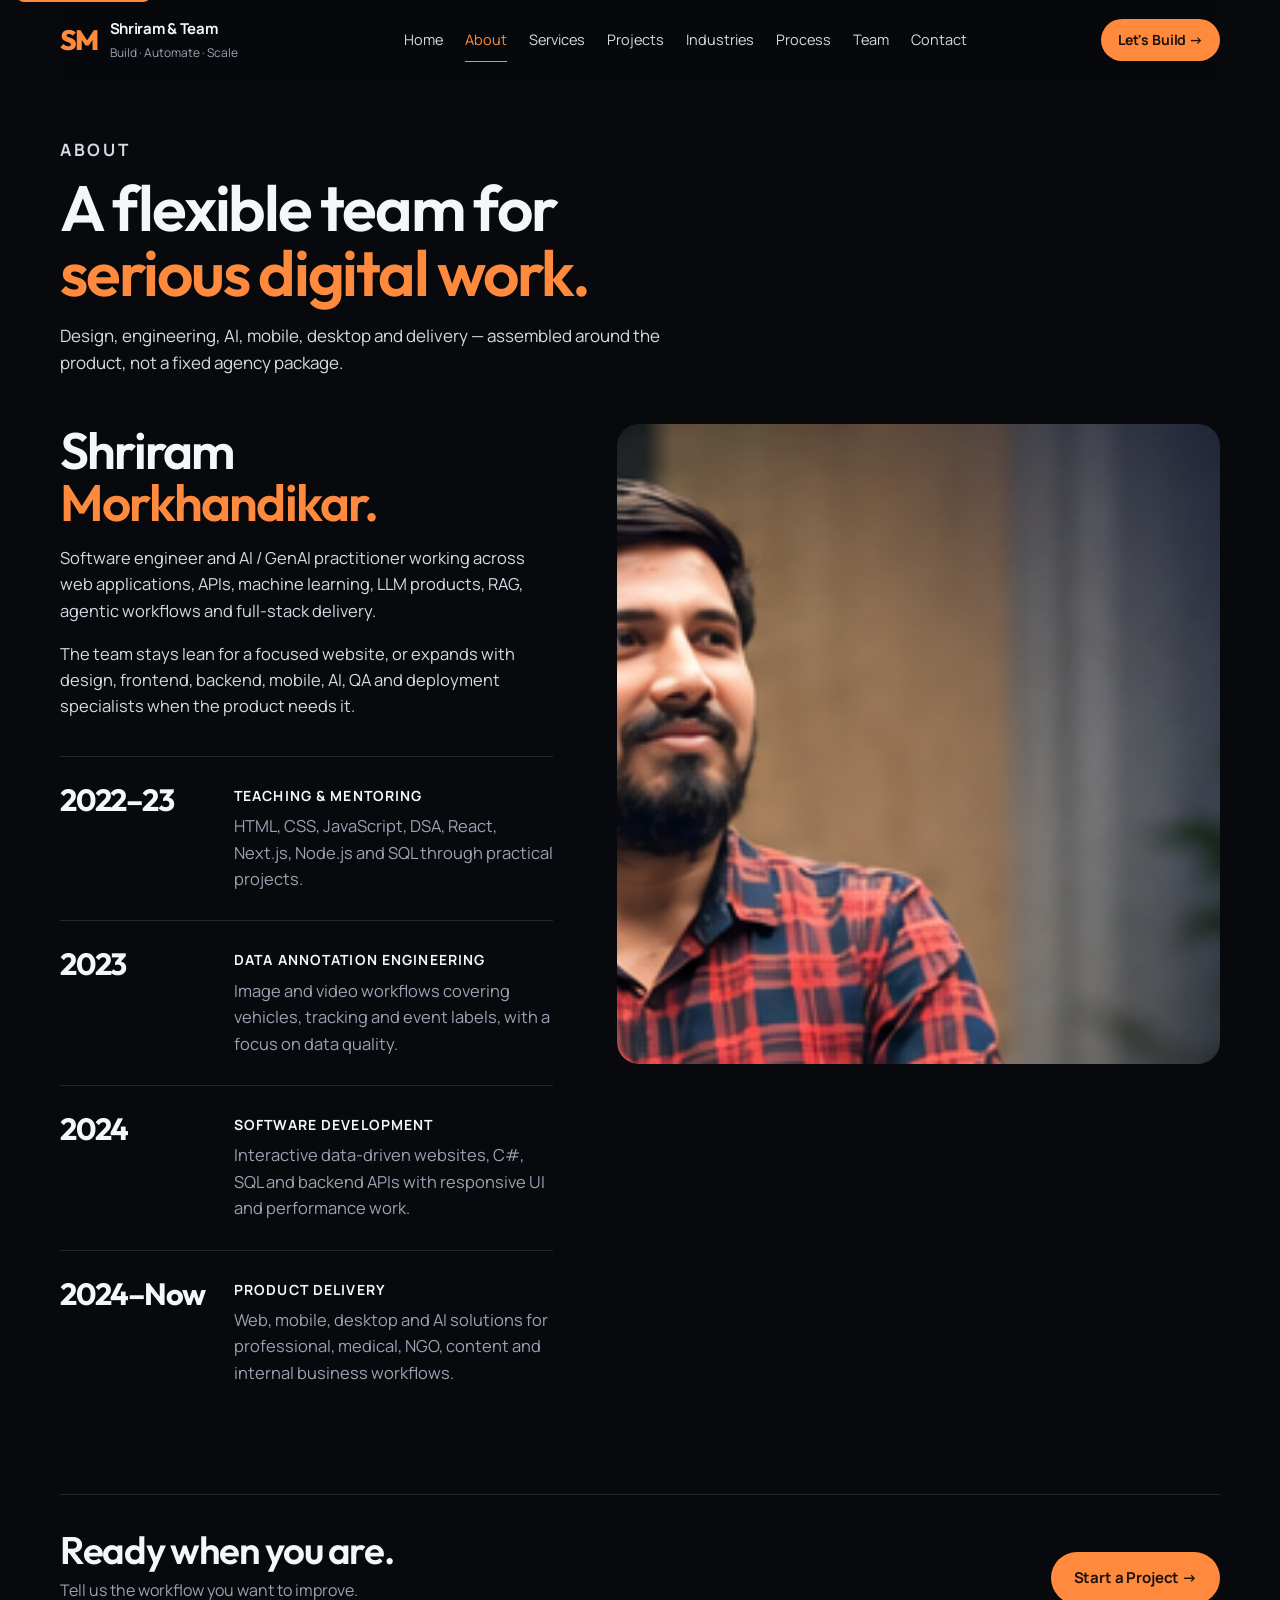
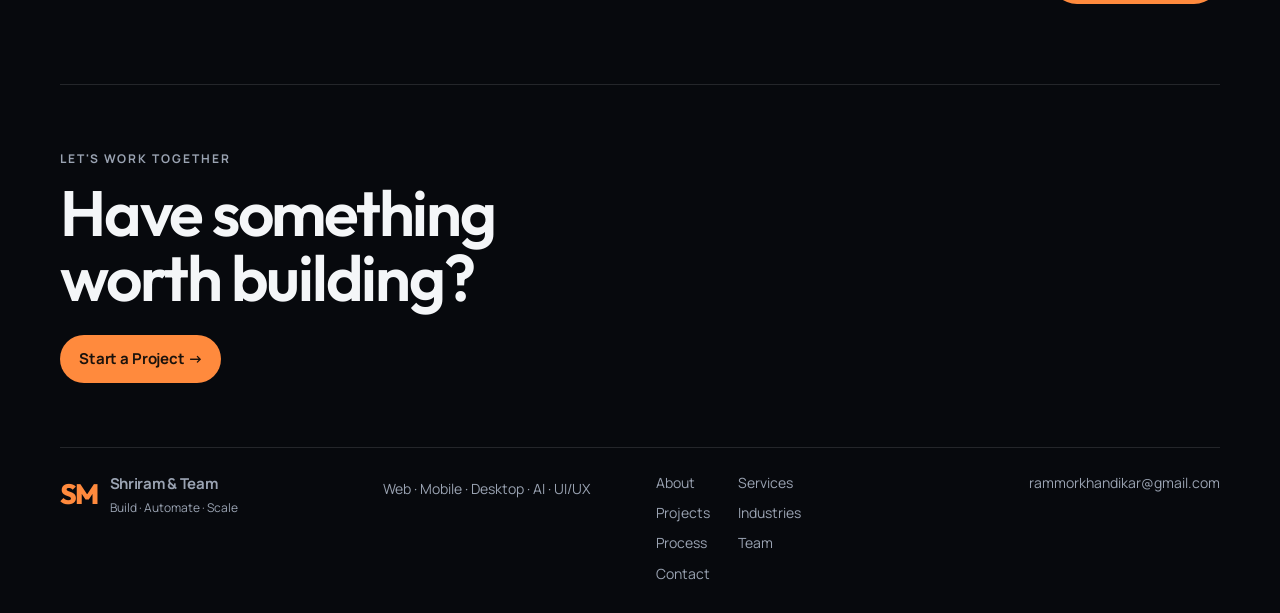
==== commit 49207e72: "Redesign the studio site as an editorial product studio. Replace the compressed card layout with lar" ====
--- a/about.html
+++ b/about.html
@@ -10,18 +10,20 @@
 <link rel="preconnect" href="https://fonts.gstatic.com" crossorigin>
 <link href="https://fonts.googleapis.com/css2?family=Manrope:wght@400;500;600;700&family=Outfit:wght@500;600;700;800&display=swap" rel="stylesheet">
 <link rel="stylesheet" href="style.css">
+<script>try{if(!matchMedia("(prefers-reduced-motion: reduce)").matches)document.documentElement.classList.add("js")}catch(e){}</script>
 </head>
 <body>
+<a class="skip" href="#content">Skip to content</a>
 <div class="shell">
 <header class="nav">
   <a class="brand" href="index.html"><span class="mark">SM</span><span><strong>Shriram &amp; Team</strong><small>Build · Automate · Scale</small></span></a>
   <button class="menu-btn" aria-label="Open menu" aria-expanded="false"><span></span><span></span><span></span></button>
   <nav class="links">
-    <a href="index.html">Home</a><a class="active" href="about.html">About</a><a href="services.html">Services</a><a href="projects.html">Projects</a><a href="industries.html">Industries</a><a href="process.html">Process</a><a href="team.html">Team</a><a href="contact.html">Contact</a>
+    <a href="index.html">Home</a><a class="active" aria-current="page" href="about.html">About</a><a href="services.html">Services</a><a href="projects.html">Projects</a><a href="industries.html">Industries</a><a href="process.html">Process</a><a href="team.html">Team</a><a href="contact.html">Contact</a>
   </nav>
   <a class="btn btn-orange nav-cta" href="contact.html">Let's Build →</a>
 </header>
-<main>
+<main id="content">
   <section class="page-hero">
     <p class="eyebrow">ABOUT</p>
     <h1>A flexible team for <em class="grad">serious digital work.</em></h1>
@@ -39,14 +41,34 @@
         <article><b>2024–Now</b><div><h3>Product delivery</h3><p>Web, mobile, desktop and AI solutions for professional, medical, NGO, content and internal business workflows.</p></div></article>
       </div>
     </div>
-    <div class="portrait"><img src="assets/about-portrait.png" alt="Shriram Morkhandikar"></div>
+    <figure class="portrait"><img class="about-photo" src="assets/about-portrait.png" alt="Shriram Morkhandikar"></figure>
   </section>
   <section class="band">
     <div><h2>Ready when you are.</h2><p>Tell us the workflow you want to improve.</p></div>
     <a class="btn btn-orange btn-lg" href="contact.html">Start a Project →</a>
   </section>
 </main>
-<footer class="footer"><a class="brand" href="index.html"><span class="mark">SM</span><span><strong>Shriram &amp; Team</strong></span></a><p>Web · Mobile · Desktop · AI · UI/UX</p><a href="mailto:rammorkhandikar@gmail.com">rammorkhandikar@gmail.com</a><a class="quiet" href="contact.html">Start a project →</a></footer>
+<footer class="site-footer">
+  <div class="footer-lead">
+    <p class="eyebrow">Let's work together</p>
+    <h2>Have something worth building?</h2>
+    <a class="btn btn-orange" href="contact.html">Start a Project →</a>
+  </div>
+  <div class="footer-meta">
+    <a class="brand" href="index.html"><span class="mark">SM</span><span><strong>Shriram &amp; Team</strong><small>Build · Automate · Scale</small></span></a>
+    <p>Web · Mobile · Desktop · AI · UI/UX</p>
+    <nav aria-label="Footer">
+      <a href="about.html">About</a>
+      <a href="services.html">Services</a>
+      <a href="projects.html">Projects</a>
+      <a href="industries.html">Industries</a>
+      <a href="process.html">Process</a>
+      <a href="team.html">Team</a>
+      <a href="contact.html">Contact</a>
+    </nav>
+    <a href="mailto:rammorkhandikar@gmail.com">rammorkhandikar@gmail.com</a>
+  </div>
+</footer>
 </div>
 <script src="script.js"></script>
 </body>
--- a/style.css
+++ b/style.css
@@ -1,671 +1,783 @@
 :root {
-  --bg: #050810;
-  --card: #0c1422;
-  --card-2: #10192b;
-  --line: rgba(168, 190, 220, 0.14);
-  --text: #f5f7fb;
-  --muted: #9aabbf;
-  --soft: #c5d0de;
-  --orange: #ff8a3d;
-  --orange-2: #ffb15a;
-  --ink: #1a120c;
-  --shadow: 0 18px 40px rgba(0, 0, 0, 0.28);
-  --radius: 16px;
+  --bg: #07090d;
+  --surface: #10151c;
+  --surface-2: #171d27;
+  --text: #f4f6f8;
+  --text-muted: #9aa3b2;
+  --accent: #ff8a3d;
+  --accent-ink: #1a120c;
+  --border: rgba(244, 246, 248, 0.12);
+  --radius-sm: 8px;
+  --radius-md: 14px;
+  --radius-lg: 22px;
+  --space-1: 4px;
+  --space-2: 8px;
+  --space-3: 12px;
+  --space-4: 16px;
+  --space-5: 24px;
+  --space-6: 32px;
+  --space-7: 48px;
+  --space-8: 64px;
+  --space-9: 80px;
+  --space-10: 120px;
+  --section-space: 96px;
+  --container-width: 1160px;
   --sans: "Manrope", "Segoe UI", sans-serif;
   --display: "Outfit", "Manrope", sans-serif;
 }
 
 * { box-sizing: border-box; }
 html { scroll-behavior: smooth; }
-html, body { margin: 0; min-height: 100%; }
 body {
+  margin: 0;
+  min-height: 100%;
   font-family: var(--sans);
+  font-size: 16px;
+  line-height: 1.6;
   color: var(--text);
   background: var(--bg);
   color-scheme: dark;
-}
-body:before {
-  content: "";
-  position: fixed;
-  inset: 0;
-  z-index: -1;
-  pointer-events: none;
-  background:
-    radial-gradient(720px 460px at 24% 8%, rgba(104, 38, 148, 0.34), transparent 62%),
-    radial-gradient(640px 380px at 72% 0%, rgba(24, 58, 128, 0.28), transparent 58%),
-    radial-gradient(520px 280px at 88% 42%, rgba(16, 40, 78, 0.18), transparent 60%);
 }
 img { max-width: 100%; display: block; }
 a { color: inherit; text-decoration: none; }
 button, input, select, textarea { font: inherit; color: inherit; }
 button { cursor: pointer; }
-.shell { width: min(1460px, calc(100% - 32px)); margin: 0 auto; }
+h1, h2, h3, p { overflow-wrap: break-word; }
+.shell { width: min(var(--container-width), calc(100% - 48px)); margin: 0 auto; }
+
+.skip {
+  position: absolute;
+  left: 16px;
+  top: -40px;
+  background: var(--accent);
+  color: var(--accent-ink);
+  padding: 8px 12px;
+  border-radius: var(--radius-sm);
+  z-index: 80;
+}
+.skip:focus { top: 12px; }
 
 .nav {
-  height: 68px;
+  position: sticky;
+  top: 0;
+  z-index: 40;
+  height: 80px;
   display: flex;
   align-items: center;
-  gap: 18px;
-}
-.brand { display: flex; align-items: center; gap: 10px; min-width: 196px; }
+  gap: 28px;
+  background: rgba(7, 9, 13, 0.88);
+  backdrop-filter: blur(16px);
+}
+.brand { display: flex; align-items: center; gap: 12px; min-width: 210px; }
 .mark {
   font-family: var(--display);
   font-weight: 800;
   font-size: 28px;
   letter-spacing: -0.06em;
   line-height: 1;
-  background: linear-gradient(180deg, #ffc56a 0%, #ff7a32 100%);
-  -webkit-background-clip: text;
-  background-clip: text;
-  color: transparent;
-}
-.brand strong { display: block; font-size: 14.5px; letter-spacing: -0.02em; font-weight: 700; }
-.brand small { display: block; margin-top: 1px; color: #8d9aab; font-size: 10.5px; letter-spacing: 0.01em; }
-.links { display: flex; justify-content: center; gap: 26px; flex: 1; }
+  color: var(--accent);
+}
+.brand strong { display: block; font-size: 15px; letter-spacing: -0.02em; }
+.brand small { display: block; margin-top: 2px; color: var(--text-muted); font-size: 12px; }
+.links { display: flex; justify-content: center; gap: 22px; flex: 1; }
 .links a {
   position: relative;
-  font-size: 14px;
-  color: #d7e0eb;
+  font-size: 14.5px;
+  color: #d5dbe3;
   padding: 10px 0;
 }
 .links a:hover { color: #fff; }
-.links a.active { color: #ff9a4a; font-weight: 650; }
+.links a.active { color: var(--accent); }
 .links a.active:after {
   content: "";
   position: absolute;
-  left: 0; right: 0; bottom: 2px;
-  height: 2px;
-  border-radius: 2px;
-  background: linear-gradient(90deg, #ffb15a, #ff7a32);
+  left: 0; right: 0; bottom: 0;
+  height: 1px;
+  background: var(--accent);
 }
 .menu-btn {
   display: none;
-  width: 42px; height: 42px;
-  border-radius: 10px;
-  border: 1px solid var(--line);
-  background: rgba(255,255,255,0.03);
+  width: 44px; height: 44px;
+  margin-left: auto;
+  border-radius: var(--radius-sm);
+  border: 1px solid var(--border);
+  background: transparent;
   padding: 0;
-  margin-left: auto;
-}
-.menu-btn span {
-  display: block; width: 16px; height: 1.5px; margin: 4px auto; background: #fff; border-radius: 2px;
-}
+}
+.menu-btn span { display: block; width: 16px; height: 1.5px; margin: 4px auto; background: #fff; }
 
 .btn {
   display: inline-flex;
   align-items: center;
   justify-content: center;
   gap: 8px;
-  border-radius: 10px;
+  min-height: 48px;
+  padding: 0 18px;
+  border-radius: 999px;
   border: 1px solid transparent;
   font-weight: 700;
+  font-size: 15px;
   letter-spacing: -0.01em;
-  transition: transform .18s ease, filter .18s ease, background .18s ease;
-}
-.btn:hover { transform: translateY(-1px); filter: brightness(1.05); }
-.btn svg { width: 14px; height: 14px; }
-.btn-orange {
-  background: linear-gradient(180deg, #ffb15e 0%, #ff7c34 100%);
-  color: var(--ink);
-  box-shadow: 0 8px 20px rgba(255, 122, 50, 0.22);
-}
-.btn-ghost {
-  background: rgba(8, 14, 24, 0.35);
-  border-color: rgba(190, 205, 224, 0.22);
-  color: #edf2f8;
-}
-.btn-sm { padding: 8px 12px; font-size: 12px; font-weight: 650; border-radius: 9px; }
-.nav-cta { padding: 10px 14px; font-size: 13.5px; white-space: nowrap; }
-.btn-lg { padding: 12px 16px; font-size: 14px; }
-
-.top {
-  display: grid;
-  grid-template-columns: minmax(0, 1.28fr) minmax(340px, 0.92fr);
+  transition: background .2s ease, color .2s ease, border-color .2s ease, transform .2s ease;
+}
+.btn:hover { transform: translateY(-1px); }
+.btn-orange { background: var(--accent); color: var(--accent-ink); }
+.btn-orange:hover { background: #ff9a55; }
+.btn-ghost { background: transparent; border-color: var(--border); color: var(--text); }
+.btn-ghost:hover { border-color: #fff; }
+.nav-cta { min-height: 42px; padding: 0 16px; font-size: 14px; }
+.btn-lg { min-height: 52px; padding: 0 22px; }
+
+.eyebrow {
+  margin: 0;
+  color: var(--text-muted);
+  font-size: 12px;
+  font-weight: 700;
+  letter-spacing: 0.16em;
+  text-transform: uppercase;
+}
+.grad { color: var(--accent); font-style: normal; }
+
+.hero-stage {
+  display: grid;
+  grid-template-columns: minmax(0, 1.05fr) minmax(280px, 0.9fr);
+  gap: 48px;
+  align-items: end;
+  padding: 36px 0 8px;
+}
+.kicker { margin: 0; color: var(--text-muted); font-size: 13px; letter-spacing: 0.04em; }
+.hero-stage h1 {
+  margin: 18px 0 18px;
+  font-family: var(--display);
+  font-weight: 600;
+  font-size: clamp(3.1rem, 6vw, 4.75rem);
+  line-height: 0.94;
+  letter-spacing: -0.045em;
+}
+.hero-stage h1 span { display: block; }
+.hero-stage .lede {
+  max-width: 460px;
+  margin: 0 0 28px;
+  color: #d7dde6;
+  font-size: 17px;
+  line-height: 1.55;
+}
+.hero-actions { display: flex; flex-wrap: wrap; gap: 12px; }
+.trust {
+  display: flex;
+  align-items: center;
   gap: 14px;
-  align-items: stretch;
-}
-.hero {
-  position: relative;
-  min-height: 392px;
-  border-radius: 18px;
+  margin-top: 28px;
+  color: var(--text-muted);
+  font-size: 14px;
+  line-height: 1.4;
+}
+.faces { display: flex; }
+.faces img {
+  width: 36px; height: 36px; border-radius: 50%;
+  object-fit: cover; border: 2px solid var(--bg); margin-right: -8px;
+}
+.hero-frame {
+  margin: 0;
+  border-radius: var(--radius-lg);
   overflow: hidden;
-  border: 1px solid rgba(255,255,255,0.07);
-  background:
-    radial-gradient(380px 240px at 68% 42%, rgba(128, 48, 168, 0.28), transparent 70%),
-    linear-gradient(105deg, #070c16 0%, #0b1220 55%, #0a101c 100%);
-  box-shadow: var(--shadow);
-}
-.hero-copy {
-  position: relative;
-  z-index: 2;
-  width: min(530px, 58%);
-  padding: 26px 10px 22px 28px;
+  background: var(--surface);
+}
+.hero-frame img {
+  width: 100%;
+  height: min(620px, 72vh);
+  object-fit: cover;
+  object-position: center 22%;
+}
+.hero-caption { margin: 14px 0 0; color: var(--text-muted); font-size: 14px; }
+.hero-caption strong { display: block; color: var(--text); font-size: 16px; }
+
+.proof {
+  display: grid;
+  grid-template-columns: repeat(4, 1fr);
+  margin-top: 56px;
+  border-top: 1px solid var(--border);
+}
+.proof article { padding: 28px 20px 8px 0; }
+.proof i {
+  display: block;
+  width: 28px;
+  height: 2px;
+  margin-bottom: 16px;
+  background: var(--accent);
+}
+.proof strong {
+  display: block;
+  font-family: var(--display);
+  font-size: clamp(2.4rem, 4vw, 3.4rem);
+  letter-spacing: -0.045em;
+  line-height: 1;
+}
+.proof span { display: block; margin-top: 8px; color: var(--text-muted); font-size: 14px; }
+
+.section { padding-top: var(--section-space); }
+.section-head {
+  display: flex;
+  justify-content: space-between;
+  align-items: flex-end;
+  gap: 24px;
+  margin-bottom: 8px;
+}
+.section-head h2, .page-hero h1, .band h2, .footer-lead h2, .split h2, .contact-copy h2 {
+  font-family: var(--display);
+  font-weight: 600;
+  letter-spacing: -0.035em;
+  line-height: 1.02;
+}
+.section-head h2 {
+  margin: 8px 0 0;
+  font-size: clamp(2rem, 3.5vw, 2.75rem);
+}
+.section-head p, .quiet { margin: 0; max-width: 360px; color: var(--text-muted); font-size: 15px; }
+
+.offer { list-style: none; margin: 28px 0 0; padding: 0; }
+.offer a {
+  display: grid;
+  grid-template-columns: 56px minmax(180px, 0.8fr) 1.2fr;
+  gap: 12px 28px;
+  align-items: baseline;
+  padding: 28px 0;
+  border-top: 1px solid var(--border);
+}
+.offer li:last-child a { border-bottom: 1px solid var(--border); }
+.offer span { color: var(--accent); font-size: 13px; letter-spacing: 0.08em; }
+.offer h3 { margin: 0; font-size: clamp(1.35rem, 2vw, 1.7rem); letter-spacing: -0.03em; transition: color .2s ease; }
+.offer p { margin: 0; color: var(--text-muted); font-size: 15.5px; }
+.offer a:hover h3 { color: var(--accent); }
+
+.feature-work {
+  display: grid;
+  grid-template-columns: 1.15fr 0.85fr;
+  gap: 36px 28px;
+  margin-top: 36px;
+}
+.project {
   display: flex;
   flex-direction: column;
-  justify-content: center;
-  min-height: 392px;
-}
-.pill {
-  align-self: flex-start;
-  border: 1px solid rgba(255, 154, 90, 0.7);
-  color: #f3f6fb;
+  min-width: 0;
+  background: transparent;
+}
+.project[hidden] { display: none; }
+.project.lead { grid-row: span 2; }
+.shot {
+  position: relative;
+  height: 230px;
+  border-radius: var(--radius-md);
+  overflow: hidden;
+  background: var(--surface);
+}
+.project.lead .shot { height: 100%; min-height: 460px; }
+.shot-tag, .chip {
+  display: inline-flex;
+  align-items: center;
+  font-size: 12px;
+  letter-spacing: 0.04em;
+  text-transform: uppercase;
+  color: var(--text-muted);
+}
+.shot-tag {
+  position: absolute;
+  z-index: 2;
+  top: 14px; left: 14px;
+  padding: 4px 8px;
   border-radius: 999px;
-  padding: 5px 11px;
-  font-size: 11.5px;
-  letter-spacing: 0.01em;
-  background: rgba(8, 12, 22, 0.35);
-}
-.hero h1 {
-  margin: 14px 0 10px;
-  font-family: var(--display);
-  font-weight: 750;
-  font-size: clamp(36px, 3.3vw, 48px);
-  line-height: 1.02;
-  letter-spacing: -0.045em;
-}
-.hero h1 span { display: block; }
-.grad {
-  background: linear-gradient(90deg, #ffc56e 0%, #ff8a3c 55%, #ff7a32 100%);
-  -webkit-background-clip: text;
-  background-clip: text;
-  color: transparent;
-}
-.hero-copy > p {
-  margin: 0 0 16px;
-  max-width: 460px;
-  color: #d5deea;
-  font-size: 14.5px;
-  line-height: 1.5;
-}
-.hero-actions { display: flex; gap: 10px; flex-wrap: wrap; }
-.trusted {
+  background: rgba(7, 9, 13, 0.72);
+  color: #fff;
+}
+.project-body { padding: 16px 2px 0; display: flex; flex-direction: column; gap: 8px; }
+.project h3 { margin: 0; font-size: 22px; letter-spacing: -0.03em; }
+.project p { margin: 0; color: var(--text-muted); font-size: 15px; line-height: 1.5; }
+.tags { display: flex; flex-wrap: wrap; gap: 8px; margin-top: 6px; }
+.tag {
+  font-size: 12px;
+  color: #b7c0cc;
+  padding: 0;
+  background: none;
+}
+.tag + .tag:before { content: "·"; margin-right: 8px; color: #66707c; }
+.text-link { margin-top: 8px; font-size: 14px; font-weight: 700; color: var(--text); }
+.more { margin-top: 28px; }
+.text-link:hover { color: var(--accent); }
+
+.industry-index {
+  display: grid;
+  grid-template-columns: repeat(3, 1fr);
+  column-gap: 36px;
+  margin-top: 28px;
+}
+.industry-index a {
+  display: flex;
+  justify-content: space-between;
+  gap: 12px;
+  padding: 16px 0;
+  border-top: 1px solid var(--border);
+  font-size: 16px;
+}
+.industry-index a span { color: var(--text-muted); font-size: 12px; }
+.industry-index a:hover { color: var(--accent); }
+
+.journey {
+  list-style: none;
+  display: grid;
+  grid-template-columns: repeat(4, 1fr);
+  gap: 28px;
+  margin: 32px 0 0;
+  padding: 0;
+}
+.journey li { border-top: 1px solid var(--border); padding-top: 18px; }
+.journey span { display: block; margin-bottom: 28px; color: var(--accent); font-size: 13px; letter-spacing: 0.08em; }
+.journey h3 { margin: 0 0 8px; font-size: 22px; letter-spacing: -0.03em; }
+.journey p { margin: 0; color: var(--text-muted); font-size: 15px; }
+
+.studio-team {
+  display: grid;
+  grid-template-columns: 0.85fr 1.15fr;
+  gap: 48px;
+  align-items: center;
+  margin-top: 28px;
+}
+.studio-team figure { margin: 0; }
+.studio-team .portrait-lg {
+  width: 100%;
+  height: 460px;
+  object-fit: cover;
+  object-position: center 18%;
+  border-radius: var(--radius-lg);
+}
+.studio-team figcaption { margin-top: 14px; }
+.studio-team figcaption strong { display: block; font-size: 20px; }
+.studio-team figcaption span { color: var(--text-muted); font-size: 14px; }
+.role-list { list-style: none; margin: 0; padding: 0; }
+.role-list li {
   display: flex;
   align-items: center;
-  gap: 10px;
-  margin-top: 18px;
-  color: #b7c3d3;
-  font-size: 12.5px;
-  line-height: 1.35;
-}
-.faces { display: flex; }
-.faces img {
-  width: 32px; height: 32px; border-radius: 50%;
-  object-fit: cover; border: 2px solid #0c121c; margin-right: -8px;
-}
-.hero-photo {
-  position: absolute;
-  top: 0; right: 0; bottom: 0;
-  width: 54%;
-}
-.hero-photo img {
-  width: 100%; height: 100%;
+  gap: 16px;
+  padding: 14px 0;
+  border-top: 1px solid var(--border);
+  font-size: 16px;
+}
+.role-list li:last-child { border-bottom: 1px solid var(--border); }
+.role-list img { width: 52px; height: 52px; border-radius: 50%; object-fit: cover; }
+
+.page-hero { padding: 56px 0 8px; }
+.page-hero h1 { margin: 12px 0 16px; font-size: clamp(2.7rem, 5vw, 4rem); max-width: 14ch; }
+.page-hero > p { max-width: 620px; margin: 0; color: #d5dbe3; font-size: 17px; }
+.page-grid { padding: 40px 0 16px; }
+
+.split { display: grid; grid-template-columns: 0.9fr 1.1fr; gap: 64px; align-items: start; }
+.split h2 { margin: 0 0 16px; font-size: clamp(2.2rem, 4vw, 3.4rem); }
+.split p { color: #d5dbe3; font-size: 16.5px; }
+.portrait { margin: 0; }
+.portrait img, .about-photo {
+  width: 100%;
+  height: 640px;
   object-fit: cover;
-  object-position: 62% 42%;
-}
-.hero-photo:after {
-  content: "";
-  position: absolute;
-  inset: 0;
-  background: linear-gradient(90deg, #070c16 0%, rgba(7, 12, 22, 0.35) 14%, rgba(7, 12, 22, 0) 32%);
-  pointer-events: none;
-}
-.hero-links {
-  position: absolute;
-  left: 17%;
-  bottom: 7.5%;
-  display: flex;
-  gap: 8px;
-  z-index: 3;
-}
-.hero-links a {
-  width: 22px; height: 22px;
-  border-radius: 5px;
-}
-.hero-links a:focus-visible { outline: 2px solid #ffb15a; }
-
-.side { display: flex; flex-direction: column; gap: 12px; min-width: 0; }
-.stats { display: grid; grid-template-columns: repeat(4, 1fr); gap: 10px; }
-.stat {
-  display: flex;
-  align-items: center;
-  gap: 8px;
-  min-height: 74px;
-  padding: 10px 10px;
-  background: rgba(12, 20, 34, 0.92);
-  border: 1px solid var(--line);
-  border-radius: 14px;
-}
-.glyph {
-  width: 32px; height: 32px; flex: 0 0 32px;
-  display: grid; place-items: center; border-radius: 9px;
-}
-.glyph svg { width: 18px; height: 18px; }
-.glyph.orange { background: rgba(255, 138, 61, 0.14); color: #ff9a4a; }
-.glyph.blue { background: rgba(77, 163, 255, 0.14); color: #5eb2ff; }
-.glyph.gold { background: rgba(232, 184, 74, 0.14); color: #e8c15a; }
-.glyph.green { background: rgba(52, 199, 123, 0.14); color: #3dce86; }
-.stat strong {
+  object-position: center 20%;
+  border-radius: var(--radius-lg);
+}
+.timeline { margin-top: 36px; }
+.timeline article {
+  display: grid;
+  grid-template-columns: 150px 1fr;
+  gap: 24px;
+  padding: 28px 0;
+  border-top: 1px solid var(--border);
+}
+.timeline b {
   font-family: var(--display);
-  font-size: 22px;
+  font-size: clamp(1.7rem, 2.4vw, 2.15rem);
   letter-spacing: -0.04em;
   line-height: 1;
-}
-.stat em {
-  font-style: normal;
-  color: var(--muted);
-  font-size: 11px;
-  line-height: 1.25;
-}
-
-.what { display: flex; flex-direction: column; gap: 10px; min-height: 0; flex: 1; }
-.what-head, .proj-head, .ind-head, .panel-head {
-  display: flex; align-items: center; gap: 12px;
-}
-.what-head h2, .proj-head h2, .ind-head h2, .panel h2, .cta h2 {
-  margin: 0;
+  color: var(--text);
+}
+.timeline h3 { margin: 0 0 6px; font-size: 14px; letter-spacing: 0.08em; text-transform: uppercase; }
+.timeline p { margin: 0; color: var(--text-muted); }
+
+.service-sheet { list-style: none; margin: 12px 0 0; padding: 0; }
+.service-sheet li {
+  display: grid;
+  grid-template-columns: 112px 1fr;
+  gap: 12px 32px;
+  padding: 48px 0;
+  border-top: 1px solid var(--border);
+}
+.service-sheet li:last-child { border-bottom: 1px solid var(--border); }
+.service-sheet .num {
   font-family: var(--display);
-  font-weight: 700;
-  letter-spacing: -0.03em;
-  font-size: 22px;
-}
-.what-head p, .lede, .panel-head p, .cta p {
-  margin: 3px 0 0;
-  color: var(--muted);
-  font-size: 12.5px;
-  line-height: 1.4;
-}
-.what-head .btn { margin-left: auto; white-space: nowrap; }
-.svc-grid { display: grid; grid-template-columns: repeat(3, 1fr); gap: 10px; flex: 1; }
-.svc {
-  display: flex; gap: 10px;
-  background: rgba(12, 20, 34, 0.92);
-  border: 1px solid var(--line);
-  border-radius: 14px;
-  padding: 12px 12px 13px;
-  min-height: 104px;
-}
-.svc .ico { flex: 0 0 22px; margin-top: 1px; }
-.svc .ico svg { width: 22px; height: 22px; }
-.svc h3 { margin: 0 0 4px; font-size: 13.5px; letter-spacing: -0.02em; }
-.svc p { margin: 0; color: #93a4b8; font-size: 11.5px; line-height: 1.45; }
-.ico.web { color: #4aa3ff; }
-.ico.mobile { color: #f0c14b; }
-.ico.ai { color: #3ec8ff; }
-.ico.ux { color: #b07cff; }
-.ico.desk { color: #5eb0ff; }
-.ico.support { color: #ff8a3d; }
-
-.block { margin-top: 16px; }
-.proj-head { margin-bottom: 12px; }
-.proj-head .sec-copy { display: flex; align-items: baseline; gap: 10px; min-width: 0; }
-.proj-head .sec-copy p, .ind-head p { margin: 0; color: #8ea0b4; font-size: 13px; }
-.filters { display: flex; gap: 8px; margin-left: auto; flex-wrap: wrap; justify-content: center; }
-.filters button, .chip, .tag {
+  color: var(--accent);
+  font-size: clamp(2rem, 3vw, 2.75rem);
+  letter-spacing: -0.04em;
+  line-height: 0.9;
+  padding-top: 6px;
+}
+.service-sheet h3 { margin: 0 0 10px; font-size: clamp(1.8rem, 3vw, 2.6rem); letter-spacing: -0.03em; }
+.service-sheet p { margin: 0; max-width: 62ch; color: var(--text-muted); font-size: 16.5px; }
+.service-sheet .ico { color: var(--text-muted); }
+.service-sheet .ico svg { width: 22px; height: 22px; }
+
+.filters { display: flex; flex-wrap: wrap; gap: 8px; margin: 0 0 28px; }
+.filters button {
+  min-height: 40px;
+  padding: 0 14px;
+  border-radius: 999px;
+  border: 1px solid var(--border);
+  background: transparent;
+  color: #d5dbe3;
+  font-size: 13.5px;
+  font-weight: 600;
+}
+.filters button:hover { border-color: #fff; color: #fff; }
+.filters button.active { background: var(--accent); border-color: var(--accent); color: var(--accent-ink); }
+
+.project-grid { display: grid; grid-template-columns: 1fr 1fr; gap: 40px 28px; }
+.project-grid .shot { height: 240px; }
+.project-grid .lead { grid-column: 1 / -1; }
+.project-grid .lead .shot { height: 420px; }
+.project-grid .project { transition: transform .25s ease; }
+.project-grid .shot img, .shot { transition: transform .4s ease; }
+.project:hover .shot { transform: translateY(-3px); }
+
+.ind-large { display: grid; grid-template-columns: 1fr 1fr; column-gap: 48px; }
+.info {
+  background: none;
   border: 0;
-  background: #172234;
-  color: #d5deea;
-  border-radius: 999px;
-  padding: 7px 12px;
-  font-size: 12.5px;
-  font-weight: 650;
-}
-.filters button.active {
-  background: linear-gradient(180deg, #ffb15e, #ff7d38);
-  color: var(--ink);
-}
-.project-scroller { position: relative; }
-.project-row {
-  display: grid;
-  grid-auto-flow: column;
-  grid-auto-columns: calc((100% - 60px) / 6);
-  gap: 12px;
-  overflow-x: auto;
-  scroll-snap-type: x mandatory;
-  scrollbar-width: none;
-  padding-bottom: 2px;
-}
-.project-row::-webkit-scrollbar { display: none; }
-.project { scroll-snap-align: start; min-width: 0; }
-.project[hidden] { display: none; }
-.project {
-  background: rgba(10, 16, 28, 0.92);
-  border: 1px solid var(--line);
-  border-radius: 14px;
+  border-top: 1px solid var(--border);
+  border-radius: 0;
+  padding: 28px 0 32px;
+}
+.info h3 { margin: 0 0 8px; font-size: 22px; letter-spacing: -0.03em; }
+.info p { margin: 0; color: var(--text-muted); font-size: 15.5px; max-width: 46ch; }
+.info:first-child { grid-column: 1 / -1; padding: 36px 0 40px; }
+.info:first-child h3 { font-size: clamp(2rem, 3vw, 2.75rem); max-width: 16ch; }
+.info:nth-child(2) h3, .info:nth-child(3) h3 { font-size: clamp(1.45rem, 2vw, 1.7rem); }
+
+.steps-large { display: grid; }
+.step-card {
+  display: grid;
+  grid-template-columns: 120px 1fr;
+  column-gap: 28px;
+  row-gap: 10px;
+  background: none;
+  border: 0;
+  border-radius: 0;
+  border-top: 1px solid var(--border);
+  padding: 36px 0;
+  transition: padding-left .25s ease;
+}
+.step-card:last-child { border-bottom: 1px solid var(--border); }
+.step-card:hover { padding-left: 8px; }
+.step-card b {
+  grid-row: 1 / span 2;
+  font-family: var(--display);
+  font-size: clamp(2.4rem, 4vw, 3.5rem);
+  line-height: 0.9;
+  color: var(--accent);
+}
+.step-card h3 { margin: 4px 0 0; font-size: clamp(1.5rem, 2vw, 2rem); }
+.step-card p { margin: 0; max-width: 62ch; color: var(--text-muted); font-size: 16.5px; }
+
+.team-large {
+  display: grid;
+  grid-template-columns: 0.9fr 1.1fr;
+  gap: 20px 40px;
+}
+.member {
+  background: none;
+  border: 0;
+  border-radius: 0;
+  padding: 0;
+  text-align: left;
+}
+.member.lead { grid-row: span 6; }
+.member.lead img {
+  width: 100%;
+  height: 520px;
+  border-radius: var(--radius-lg);
+  object-fit: cover;
+  object-position: center 18%;
+  border: 0;
+  margin: 0 0 16px;
+}
+.member:not(.lead) {
+  display: grid;
+  grid-template-columns: 64px 1fr;
+  gap: 14px;
+  align-items: center;
+  padding: 16px 0;
+  border-top: 1px solid var(--border);
+}
+.member:not(.lead) img {
+  width: 64px; height: 64px; margin: 0;
+  border-radius: 50%; object-fit: cover; border: 0;
+}
+.member h3 { margin: 0 0 2px; font-size: 18px; }
+.member .role { margin: 0; color: var(--accent); font-size: 13px; font-weight: 700; }
+.member p { margin: 4px 0 0; color: var(--text-muted); font-size: 14.5px; }
+
+.contact-grid {
+  display: grid;
+  grid-template-columns: 0.85fr 1.15fr;
+  gap: 48px;
+  align-items: start;
+}
+.contact-copy h2 { margin: 0 0 12px; font-size: clamp(2rem, 3vw, 2.8rem); }
+.contact-copy p { color: #d5dbe3; font-size: 16px; }
+.contact-copy a { color: var(--text); border-bottom: 1px solid var(--accent); }
+.brief { display: grid; gap: 16px; padding-top: 8px; }
+.brief label { display: grid; gap: 8px; font-size: 13px; color: var(--text-muted); }
+.brief input, .brief select, .brief textarea {
+  width: 100%;
+  min-height: 48px;
+  background: transparent;
+  border: 0;
+  border-bottom: 1px solid var(--border);
+  border-radius: 0;
+  padding: 6px 0 10px;
+  font-size: 16px;
+}
+.brief textarea { min-height: 140px; resize: vertical; }
+.brief input:focus, .brief select:focus, .brief textarea:focus { outline: none; border-bottom-color: var(--accent); }
+.brief .btn { justify-self: start; margin-top: 8px; }
+
+.band {
+  display: flex;
+  justify-content: space-between;
+  align-items: flex-end;
+  gap: 24px;
+  margin: 64px 0 8px;
+  padding: 36px 0 8px;
+  border: 0;
+  border-top: 1px solid var(--border);
+  border-radius: 0;
+  background: none;
+}
+.band h2 { margin: 0 0 8px; font-size: clamp(1.8rem, 3vw, 2.6rem); }
+.band p { margin: 0; color: var(--text-muted); }
+
+.site-footer { margin-top: 72px; padding-bottom: 28px; }
+.footer-lead {
+  padding: 64px 0;
+  border-top: 1px solid var(--border);
+}
+.footer-lead h2 {
+  margin: 12px 0 24px;
+  max-width: 12ch;
+  font-size: clamp(2.6rem, 5vw, 4.2rem);
+}
+.footer-meta {
+  display: grid;
+  grid-template-columns: 1.2fr 1fr 1.4fr auto;
+  gap: 24px;
+  align-items: start;
+  padding-top: 24px;
+  border-top: 1px solid var(--border);
+  color: var(--text-muted);
+  font-size: 14px;
+}
+.footer-meta p { margin: 6px 0 0; }
+.footer-meta nav { display: grid; grid-template-columns: repeat(2, max-content); gap: 8px 28px; }
+.footer-meta nav a:hover, .footer-meta > a:hover { color: var(--text); }
+
+:focus-visible { outline: 2px solid var(--accent); outline-offset: 3px; }
+
+@media (prefers-reduced-motion: no-preference) {
+  .js .hero-stage,
+  .js .proof,
+  .js .section,
+  .js .page-hero,
+  .js .page-grid,
+  .js .band,
+  .js .footer-lead {
+    opacity: 0;
+    transform: translateY(16px);
+  }
+  .js .is-in {
+    opacity: 1;
+    transform: none;
+    transition: opacity .55s ease, transform .55s ease;
+  }
+}
+
+/* product previews */
+.legal { background: #12182c; }
+.legal .ui, .task .desk, .chat .chatui, .social .soc, .health .med, .product .frame, .deskapp .laptop {
+  position: absolute;
+  inset: 18px 18px 0;
+  border-radius: 12px 12px 0 0;
   overflow: hidden;
+}
+.legal .ui { display: grid; grid-template-columns: 64px 1fr; background: #0e1424; height: 100%; }
+.legal .sideb { background: #162033; padding: 16px 10px; display: grid; gap: 10px; align-content: start; }
+.legal .sideb i, .plain i { display: block; height: 8px; border-radius: 4px; background: #2c3d5c; }
+.legal .sideb i.on { background: var(--accent); width: 70%; }
+.legal .mainb { display: flex; flex-direction: column; gap: 12px; height: 100%; padding: 16px; min-height: 0; }
+.legal .topbar, .health .topbar { height: 14px; width: 42%; border-radius: 4px; background: #31425f; flex: none; }
+.legal .cards2, .health .cards2 { display: grid; grid-template-columns: repeat(3, 1fr); gap: 10px; flex: none; }
+.legal .cards2 b, .health .cards2 b { display: block; height: 72px; border-radius: 8px; background: #1c2942; }
+.legal .cards2 b:first-child { box-shadow: inset 0 3px 0 var(--accent); }
+.legal .list { flex: 1; display: flex; flex-direction: column; justify-content: flex-start; gap: 10px; min-height: 80px; }
+.legal .list i { height: 28px; border-radius: 7px; background: #24344e; display: block; }
+.legal .list i:nth-child(odd) { width: 92%; }
+.legal .list i:nth-child(even) { width: 74%; }
+.task { background: #e7eef6; }
+.task .desk { display: grid; grid-template-columns: 1.35fr .65fr; gap: 12px; height: 100%; padding: 0; background: transparent; }
+.task .win { background: #fff; border-radius: 10px; padding: 12px; color: #17304a; }
+.task .win b { display: block; font-size: 12px; margin-bottom: 8px; }
+.task .win { display: flex; flex-direction: column; height: 100%; }
+.task .win i { display: block; height: 14px; border-radius: 4px; background: #e7eef6; margin-top: 8px; }
+.task .win i.on { background: #d7e6ff; box-shadow: inset 3px 0 #3d7cff; }
+.phone { background: #111; border-radius: 16px 16px 0 0; padding: 14px 8px 0; border: 2px solid #2a2a2a; border-bottom: 0; height: 100%; display: flex; flex-direction: column; }
+.phone i { display: block; height: 12px; border-radius: 4px; background: #2a3950; margin-top: 8px; }
+.phone i.btn { background: #3d7cff; height: 16px; }
+.chat { background: #16141f; }
+.chatui { background: #141824; padding: 16px; height: 100%; display: flex; flex-direction: column; justify-content: flex-start; }
+.bubble { font-size: 13px; line-height: 1.35; background: #2a2150; color: #efeaff; border-radius: 10px; padding: 8px 10px; margin-top: 8px; max-width: 88%; }
+.bubble.me { background: #243044; margin-left: auto; }
+.chatui .input { margin-top: 12px; height: 28px; border-radius: 8px; background: #0e121c; border: 1px solid #2a3348; }
+.social { background: #eef3f8; }
+.soc { display: grid; grid-template-columns: 48px 1fr; background: #fff; height: 100%; }
+.soc-nav { background: #f3f6fb; }
+.feed { padding: 12px; display: flex; flex-direction: column; min-height: 0; }
+.posthead { display: flex; gap: 6px; align-items: center; font-size: 12px; color: #1c2b3f; }
+.posthead img { width: 18px; height: 18px; border-radius: 50%; object-fit: cover; }
+.photo { margin-top: 8px; flex: 1; min-height: 96px; border-radius: 6px; background: linear-gradient(180deg, rgba(0,0,0,.05), rgba(0,0,0,.25)), url("assets/about-portrait.png") center 20% / cover; }
+.feed { height: 100%; }
+.reactions { display: flex; gap: 6px; margin-top: 8px; }
+.reactions i { width: 28px; height: 8px; border-radius: 4px; background: #e4ebf4; display: block; }
+.health { background: #e7f4f2; }
+.med { background: #f7fbff; padding: 14px; height: 100%; display: flex; flex-direction: column; }
+.health .cards2 { grid-template-columns: 1fr 1fr; }
+.health .cards2 b:first-child { background: #d5f0ea; }
+.health .cards2 b:nth-child(2) { background: #d5e4fb; }
+.health .cards2 b:last-child { background: #f3e7d4; }
+.cal { margin-top: auto; display: grid; grid-template-columns: repeat(7, 1fr); gap: 6px; }
+.cal i { height: 28px; border-radius: 4px; background: #e7eef8; display: block; }
+.cal i.on { background: var(--accent); }
+.deskapp { background: #1b2838; }
+.deskapp .laptop { left: 8%; right: 8%; top: 12%; bottom: 0; display: flex; flex-direction: column; }
+.screen {
+  flex: 1;
+  min-height: 140px;
+  background: #f4f7fb;
+  border-radius: 8px 8px 0 0;
+  padding: 14px;
+  border: 8px solid #1b1f27;
+  border-bottom: 0;
   display: flex;
   flex-direction: column;
-  min-height: 100%;
-}
-.shot {
-  position: relative;
-  height: 132px;
-  overflow: hidden;
-  background: #121a2b;
-}
-.shot-tag, .chip {
-  position: absolute;
-  z-index: 2;
-  top: 8px; left: 8px;
-  font-size: 10px;
-  padding: 3px 7px;
-  border-radius: 999px;
-  background: rgba(10, 16, 28, 0.72);
-  color: #e8eef6;
-  border: 1px solid rgba(255,255,255,0.08);
-}
-.project-body { padding: 10px 10px 12px; display: flex; flex-direction: column; gap: 6px; flex: 1; }
-.chip { position: static; align-self: flex-start; background: #1a283c; }
-.project h3 { margin: 0; font-size: 14px; letter-spacing: -0.02em; }
-.project p { margin: 0; color: #9aabbf; font-size: 11.5px; line-height: 1.45; }
-.tags { display: flex; gap: 5px; align-items: center; margin-top: auto; flex-wrap: wrap; }
-.tag { font-size: 10px; padding: 4px 6px; background: #121c2d; color: #c5d0de; border-radius: 6px; font-weight: 600; }
-.go {
-  margin-left: auto;
-  width: 22px; height: 22px; border-radius: 50%;
-  display: grid; place-items: center;
-  background: #314258; color: #fff; font-size: 12px;
-}
-.scroll-next {
-  position: absolute;
-  right: -6px; top: 54px;
-  width: 34px; height: 34px; border-radius: 50%;
-  border: 1px solid rgba(255,255,255,0.12);
-  background: rgba(12, 18, 30, 0.9);
-  color: #fff;
-  display: grid; place-items: center;
-  box-shadow: 0 8px 18px rgba(0,0,0,.35);
-}
-
-/* product mocks */
-.legal { background: linear-gradient(160deg, #1a2444, #12182e 60%, #241838); }
-.legal .ui, .task .desk, .chat .chatui, .social .soc, .health .med {
-  position: absolute; left: 10px; right: 10px; bottom: -16px; top: 28px;
-  border-radius: 8px 8px 0 0; overflow: hidden;
-}
-.legal .ui { display: grid; grid-template-columns: 42px 1fr; background: #0e1424; border: 1px solid rgba(255,255,255,.06); }
-.legal .sideb { background: #121a2e; padding: 8px 6px; display: grid; gap: 6px; align-content: start; }
-.legal .sideb i, .plain i { display: block; height: 6px; border-radius: 4px; background: #2a3a58; }
-.legal .sideb i.on { background: #7d6cff; }
-.legal .mainb { padding: 7px; }
-.legal .topbar, .health .topbar { height: 10px; border-radius: 4px; background: #24324c; margin-bottom: 6px; }
-.legal .cards2, .health .cards2 { display: grid; grid-template-columns: 1fr 1fr; gap: 5px; }
-.legal .cards2 b, .health .cards2 b { display: block; height: 22px; border-radius: 4px; background: linear-gradient(180deg, #243454, #1a2640); }
-.legal .list { margin-top: 6px; display: grid; gap: 4px; }
-.legal .list i { height: 7px; border-radius: 4px; background: #1d2b44; display: block; }
-
-.task { background: linear-gradient(160deg, #e7eef6, #c9d7e6); }
-.task .desk { display: grid; grid-template-columns: 1.3fr .7fr; gap: 6px; background: transparent; }
-.task .win { background: #fff; border-radius: 8px; padding: 7px; color: #17304a; box-shadow: 0 8px 16px rgba(20,40,70,.12); }
-.task .win b { display: block; font-size: 8px; margin-bottom: 6px; }
-.task .win i { display: block; height: 8px; border-radius: 4px; background: #e7eef6; margin-top: 4px; }
-.task .win i.on { background: #d7e6ff; box-shadow: inset 3px 0 #3d7cff; }
-.phone {
-  background: #111; border-radius: 10px; padding: 6px 4px; border: 2px solid #2a2a2a;
-}
-.phone i { display: block; height: 8px; border-radius: 3px; background: #2a3950; margin-top: 4px; }
-.phone i.btn { background: #3d7cff; height: 10px; }
-
-.chat { background: linear-gradient(160deg, #1a1830, #12141f); }
-.chatui { background: #141824; border: 1px solid rgba(255,255,255,.06); padding: 8px; }
-.bubble { font-size: 8px; line-height: 1.35; background: #2a2150; color: #efeaff; border-radius: 8px; padding: 5px 6px; margin-top: 6px; max-width: 92%; }
-.bubble.me { background: #243044; margin-left: auto; }
-.chatui .input { margin-top: 8px; height: 12px; border-radius: 6px; background: #0e121c; border: 1px solid #2a3348; }
-
-.social { background: linear-gradient(160deg, #f4f7fb, #d5e4f5); }
-.soc { display: grid; grid-template-columns: 28px 1fr; background: #fff; }
-.soc-nav { background: #f3f6fb; }
-.feed { padding: 6px; }
-.posthead { display: flex; gap: 4px; align-items: center; font-size: 8px; color: #1c2b3f; font-weight: 700; }
-.posthead img { width: 12px; height: 12px; border-radius: 50%; object-fit: cover; }
-.photo {
-  margin-top: 5px; height: 48px; border-radius: 5px;
-  background:
-    linear-gradient(180deg, rgba(0,0,0,.05), rgba(0,0,0,.25)),
-    url("assets/about-portrait.png") center 20% / cover;
-}
-.reactions { display: flex; gap: 4px; margin-top: 5px; }
-.reactions i { width: 16px; height: 6px; border-radius: 4px; background: #e4ebf4; display: block; }
-
-.health { background: linear-gradient(160deg, #e7f6f4, #d5e7fb); }
-.med { background: #f7fbff; padding: 7px; }
-.health .cards2 b:first-child { background: linear-gradient(180deg, #d9f3ee, #c6ebe4); }
-.health .cards2 b:last-child { background: linear-gradient(180deg, #d9e8ff, #c9ddfb); }
-.cal { margin-top: 6px; display: grid; grid-template-columns: repeat(5, 1fr); gap: 3px; }
-.cal i { height: 10px; border-radius: 3px; background: #e7eef8; display: block; }
-.cal i.on { background: #7d6cff; }
-
-.deskapp { background: linear-gradient(160deg, #24344c, #101820); }
-.laptop { position: absolute; left: 16px; right: 16px; top: 30px; }
-.screen {
-  position: relative; top: auto; left: auto; right: auto; bottom: auto;
-  height: 78px; background: #f4f7fb; border-radius: 6px 6px 0 0; padding: 6px;
-  border: 3px solid #1b1f27; border-bottom: 0;
-}
-.base { height: 7px; background: #2a303a; border-radius: 0 0 8px 8px; margin: 0 10px; }
-.bars { display: flex; align-items: flex-end; gap: 3px; height: 36px; }
-.bars i { display: block; width: 8px; border-radius: 2px 2px 0 0; background: #3d7cff; }
-.bars i:nth-child(2) { height: 70%; background: #ff8a3d; }
+}
+.base { height: 10px; background: #2a303a; border-radius: 0 0 10px 10px; }
+.bars { display: flex; align-items: flex-end; gap: 8px; height: 46%; min-height: 64px; }
+.bars i { display: block; width: 14px; border-radius: 3px 3px 0 0; background: #3d7cff; }
+.bars i:nth-child(1) { height: 55%; }
+.bars i:nth-child(2) { height: 70%; background: var(--accent); }
 .bars i:nth-child(3) { height: 45%; }
 .bars i:nth-child(4) { height: 85%; background: #2ec8b0; }
-.bars i:nth-child(1) { height: 55%; }
-.screen .rows { margin-top: 5px; display: grid; gap: 3px; }
-.screen .rows i { height: 5px; background: #d5deea; border-radius: 3px; display: block; }
-
-.plain { background: linear-gradient(145deg, #1a2740, #12182a); }
-.plain .float {
-  position: absolute; left: 14px; right: 14px; bottom: -8px; height: 78px;
-  background: #0e1624; border-radius: 8px; padding: 10px; border: 1px solid rgba(255,255,255,.05);
-}
-.plain b { font-size: 11px; }
-.plain i { margin-top: 7px; }
-.tone-web { background: linear-gradient(145deg, #d7e8f8, #8eacc4); }
-.tone-web .float { background: #f7fafc; color: #17304a; }
-.tone-web .float i { background: #d5e1ee; }
-.tone-mobile { background: linear-gradient(145deg, #efe7fb, #b9a6d8); }
-.tone-ai { background: linear-gradient(145deg, #241c3d, #3a2860); }
-.tone-desktop { background: linear-gradient(145deg, #1d2c3e, #0d141d); }
-
-.industries {
-  display: grid;
-  grid-template-columns: 230px 1fr;
-  gap: 16px;
-  align-items: center;
-  margin-top: 16px;
-}
-.ind-grid { display: grid; grid-template-columns: repeat(12, 1fr); gap: 8px; }
-.ind {
-  min-height: 78px;
-  background: rgba(12, 20, 34, 0.92);
-  border: 1px solid var(--line);
-  border-radius: 12px;
-  display: flex; flex-direction: column; align-items: center; justify-content: center;
-  gap: 7px; text-align: center; padding: 8px 4px;
-  color: #d5deea; font-size: 10.5px; line-height: 1.25;
-}
-.ind svg { width: 18px; height: 18px; }
-.ind:hover { border-color: rgba(255, 154, 74, 0.45); }
-
-.bottom {
-  margin-top: 14px;
-  display: grid;
-  grid-template-columns: 1.28fr 1.12fr 0.7fr;
-  gap: 12px;
-}
-.panel, .cta {
-  background: rgba(10, 16, 28, 0.94);
-  border: 1px solid var(--line);
-  border-radius: 16px;
-  padding: 16px 16px 14px;
-}
-.steps {
-  margin-top: 16px;
-  display: grid;
-  grid-template-columns: 1fr 14px 1fr 14px 1fr 14px 1fr;
-  gap: 6px;
-  align-items: start;
-}
-.step-ico {
-  width: 36px; height: 36px; border-radius: 10px;
-  display: grid; place-items: center; color: #fff;
-}
-.step-ico svg { width: 18px; height: 18px; }
-.step-top { display: flex; align-items: center; gap: 8px; }
-.step-top b { font-family: var(--display); font-size: 13px; color: #d7deea; }
-.step h3 { margin: 8px 0 4px; font-size: 13px; letter-spacing: -0.02em; }
-.step p { margin: 0; color: #93a4b8; font-size: 11px; line-height: 1.4; }
-.arrow { color: #66788e; display: grid; place-items: center; padding-top: 10px; }
-.s1 { background: linear-gradient(180deg, #8a63ff, #6a45e8); }
-.s2 { background: linear-gradient(180deg, #3ad7c2, #14b8a6); }
-.s3 { background: linear-gradient(180deg, #7a5cff, #5b46d6); }
-.s4 { background: linear-gradient(180deg, #ffb15e, #ff7a32); }
-
-.team-row {
-  margin-top: 14px;
-  display: grid;
-  grid-template-columns: repeat(7, 1fr);
-  gap: 6px;
-  text-align: center;
-}
-.team-row img {
-  width: 54px; height: 54px; border-radius: 50%; object-fit: cover;
-  margin: 0 auto; border: 2px solid rgba(230, 236, 244, 0.75);
-  background: #1a2433;
-}
-.team-row h3 { margin: 7px 0 0; font-size: 11px; font-weight: 700; letter-spacing: -0.02em; line-height: 1.2; }
-.team-row p { margin: 2px 0 0; color: #9aabbf; font-size: 10px; line-height: 1.3; }
-.team-row .li { display: inline-grid; place-items: center; margin-top: 4px; color: #4aa3ff; }
-.cta p { margin: 8px 0 0; font-size: 12.5px; }
-.cta .btn { width: 100%; margin-top: 10px; }
-.stack { display: flex; flex-direction: column; }
-
-.footer {
-  margin: 18px 0 16px;
-  padding-top: 12px;
-  border-top: 1px solid rgba(255,255,255,0.06);
-  display: flex; align-items: center; gap: 18px;
-  color: #8b98aa; font-size: 12.5px;
-}
-.footer .brand strong { font-size: 13px; }
-.footer .brand small { display: none; }
-.footer p { margin: 0; flex: 1; }
-.footer a.quiet { color: #ffb07a; }
-
-.page-hero { padding: 28px 0 8px; }
-.eyebrow { margin: 0 0 8px; color: #ff9a4a; letter-spacing: 0.14em; font-size: 11px; font-weight: 700; }
-.page-hero h1, .split h2, .contact-copy h2 {
-  margin: 0;
-  font-family: var(--display);
-  font-weight: 720;
-  letter-spacing: -0.04em;
-  font-size: clamp(34px, 4vw, 52px);
-  line-height: 1.05;
-  max-width: 860px;
-}
-.page-hero h1 em, .split h2 em { font-style: normal; }
-.page-hero > p { max-width: 680px; color: var(--soft); font-size: 15px; line-height: 1.6; }
-.page-grid { padding: 18px 0 28px; }
-.split { display: grid; grid-template-columns: 1.1fr 0.9fr; gap: 28px; align-items: center; }
-.split p { color: var(--soft); line-height: 1.7; font-size: 15px; }
-.portrait {
-  border-radius: 18px; overflow: hidden; border: 1px solid var(--line);
-  min-height: 320px; background: #101820;
-}
-.portrait img { width: 100%; height: 420px; object-fit: cover; object-position: center 20%; }
-.cards { display: grid; grid-template-columns: repeat(3, 1fr); gap: 12px; margin-top: 18px; }
-.card, .info, .member, .step-card {
-  background: rgba(12, 20, 34, 0.92);
-  border: 1px solid var(--line);
-  border-radius: 14px;
-  padding: 18px;
-}
-.card h3, .info h3, .member h3, .step-card h3 { margin: 8px 0; font-size: 18px; letter-spacing: -0.02em; }
-.card p, .info p, .member p, .step-card p { margin: 0; color: var(--muted); font-size: 13.5px; line-height: 1.55; }
-.card .ico svg { width: 26px; height: 26px; }
-.timeline { display: grid; gap: 10px; margin-top: 8px; }
-.timeline article { display: grid; grid-template-columns: 110px 1fr; gap: 12px; padding: 12px 0; border-top: 1px solid var(--line); }
-.timeline b { color: #ffb07a; }
-.project-grid { display: grid; grid-template-columns: repeat(3, 1fr); gap: 12px; }
-.ind-large { display: grid; grid-template-columns: repeat(3, 1fr); gap: 12px; }
-.team-large { display: grid; grid-template-columns: repeat(4, 1fr); gap: 12px; }
-.member { text-align: center; }
-.member img { width: 84px; height: 84px; border-radius: 50%; object-fit: cover; margin: 0 auto 8px; border: 2px solid rgba(255,255,255,.7); }
-.member .role { color: #7eb6ff; font-size: 12px; font-weight: 700; }
-.steps-large { display: grid; grid-template-columns: repeat(4, 1fr); gap: 12px; }
-.step-card b { font-family: var(--display); color: #ffb07a; }
-.contact-grid { display: grid; grid-template-columns: 0.85fr 1.15fr; gap: 16px; }
-.contact-copy, .brief {
-  background: rgba(12, 20, 34, 0.92);
-  border: 1px solid var(--line);
-  border-radius: 16px;
-  padding: 22px;
-}
-.contact-copy a { color: #ffb07a; }
-.brief { display: grid; gap: 10px; }
-.brief input, .brief select, .brief textarea {
-  width: 100%;
-  background: #070d16;
-  border: 1px solid #26384e;
-  border-radius: 10px;
-  padding: 12px 12px;
-}
-.brief textarea { min-height: 140px; resize: vertical; }
-.band {
-  margin: 10px 0 20px;
-  display: flex; justify-content: space-between; align-items: center; gap: 16px;
-  padding: 16px 18px;
-  border-radius: 16px;
-  border: 1px solid var(--line);
-  background: linear-gradient(90deg, rgba(255,138,61,.12), rgba(12,20,34,.8));
-}
-.band h2 { margin: 0 0 4px; font-family: var(--display); font-size: 24px; }
-.band p { margin: 0; color: var(--muted); }
-
-:focus-visible { outline: 2px solid #ffb15a; outline-offset: 2px; }
-
-@media (max-width: 1180px) {
-  .top, .bottom, .industries, .split, .contact-grid { grid-template-columns: 1fr; }
-  .hero-copy { width: min(560px, 62%); }
-  .stats { grid-template-columns: repeat(4, 1fr); }
-  .project-row { grid-auto-columns: calc((100% - 24px) / 3); }
-  .ind-grid { grid-template-columns: repeat(6, 1fr); }
-  .team-row { grid-template-columns: repeat(4, 1fr); gap: 12px; }
-  .steps { grid-template-columns: 1fr 1fr; }
-  .arrow { display: none; }
-  .steps-large, .team-large { grid-template-columns: 1fr 1fr; }
-}
-@media (max-width: 820px) {
+.screen .rows { margin-top: 8px; display: grid; gap: 5px; }
+.screen .rows i { height: 6px; background: #d5deea; border-radius: 3px; display: block; }
+.plain { background: #172033; }
+.plain .float, .product .frame {
+  position: absolute; inset: 16px 16px 0;
+  background: #101722; border-radius: 12px 12px 0 0; padding: 16px;
+  display: flex; flex-direction: column; gap: 12px; height: auto;
+}
+.plain b, .product b { font-size: 15px; letter-spacing: -0.02em; }
+.plain i { display: block; height: 8px; border-radius: 4px; background: #2a3b55; }
+.tone-web { background: #d7e3f0; }
+.tone-web .float, .tone-web .frame { background: #f6f8fb; color: #17304a; }
+.tone-web .float i, .tone-web .frame i { background: #d5e1ee; }
+.tone-mobile { background: #efe7fb; }
+.tone-ai { background: #241c3d; }
+.tone-desktop { background: #15202c; }
+.product .frame header, .product .toprow { display: flex; justify-content: space-between; align-items: center; gap: 12px; }
+.product .pill { width: 54px; height: 10px; border-radius: 99px; background: currentColor; opacity: 0.2; }
+.product .tiles { display: grid; grid-template-columns: repeat(3, 1fr); gap: 8px; }
+.product .tiles span { display: block; height: 64px; border-radius: 8px; background: rgba(23, 48, 74, 0.08); }
+.tone-ai .tiles span { background: #32284f; }
+.product .tiles span:first-child { box-shadow: inset 0 3px 0 var(--accent); }
+.product .lines { display: flex; flex-direction: column; justify-content: space-between; gap: 8px; flex: 1; }
+.product .lines i { height: 10px; }
+.product .lines i:nth-child(3n) { width: 68%; }
+.product.phone-ui .frame { left: 28%; right: 28%; background: #111827; color: #e8eef8; border: 2px solid #2a2a2a; border-bottom: 0; border-radius: 18px 18px 0 0; }
+.tone-mobile.phone-ui { background: #efe7fb; }
+.product.phone-ui .tiles { grid-template-columns: 1fr 1fr; }
+.product.phone-ui .tiles span { height: 48px; background: #243044; }
+.product.phone-ui .lines i { background: #33445c; }
+.product .tiles.pair { grid-template-columns: 1fr 1fr; }
+.tone-ai .frame { background: #161222; color: #efeaff; }
+.tone-ai .lines i { background: #3a3158; }
+.product.bars .chart { display: flex; align-items: flex-end; gap: 8px; height: 90px; }
+.product.bars .chart i { width: 18px; border-radius: 4px 4px 0 0; background: #3d7cff; }
+.product.bars .chart i:nth-child(1) { height: 45%; }
+.product.bars .chart i:nth-child(2) { height: 72%; background: var(--accent); }
+.product.bars .chart i:nth-child(3) { height: 38%; }
+.product.bars .chart i:nth-child(4) { height: 88%; background: #2ec8b0; }
+.product.bars .chart i:nth-child(5) { height: 56%; }
+.tone-web.bars .chart i { background: #3d7cff; }
+.tone-web.bars .chart i:nth-child(2) { background: var(--accent); }
+.tone-web.bars .chart i:nth-child(4) { background: #2ec8b0; }
+
+@media (max-width: 1100px) {
+  .nav { gap: 16px; }
+  .links { gap: 14px; }
+  .brand { min-width: 0; }
+}
+@media (max-width: 1024px) {
+  .hero-stage, .split, .studio-team, .contact-grid, .team-large { grid-template-columns: 1fr; }
+  .member.lead { grid-row: auto; }
+  .member.lead img, .portrait img, .about-photo, .hero-frame img, .studio-team .portrait-lg { height: 420px; }
+  .offer a { grid-template-columns: 48px 1fr; }
+  .offer p { grid-column: 2; }
+  .journey { grid-template-columns: 1fr 1fr; }
+  .feature-work, .project-grid, .ind-large { grid-template-columns: 1fr; }
+  .project.lead, .project-grid .lead { grid-row: auto; grid-column: auto; }
+  .project.lead .shot, .project-grid .lead .shot { min-height: 0; height: 280px; }
+  .footer-meta { grid-template-columns: 1fr 1fr; }
+}
+@media (max-width: 980px) {
   .menu-btn { display: block; }
   .nav-cta { display: none; }
   .links {
     display: none;
     position: absolute;
-    top: 64px; left: 16px; right: 16px;
+    top: calc(100% + 8px); left: 16px; right: 16px;
     flex-direction: column;
     gap: 0;
-    background: #0c1422;
-    border: 1px solid var(--line);
-    border-radius: 14px;
     padding: 8px;
-    z-index: 30;
+    background: var(--surface);
+    border: 1px solid var(--border);
+    border-radius: var(--radius-md);
+    max-height: calc(100vh - 96px);
+    overflow: auto;
   }
   .links.open { display: flex; }
-  .links a { padding: 12px; }
+  .links a { padding: 14px 12px; }
   .links a.active:after { display: none; }
-  .nav { position: relative; }
-  .hero { min-height: 0; }
-  .hero-copy { width: 100%; min-height: 0; padding: 22px 18px 0; }
-  .hero-photo { position: relative; width: 100%; height: 320px; inset: auto; }
-  .hero-photo:after { background: linear-gradient(180deg, #070c16, rgba(7,12,22,0) 22%); }
-  .hero-links { left: 22%; bottom: 18px; }
-  .stats, .svc-grid { grid-template-columns: 1fr 1fr; }
-  .project-row { grid-auto-columns: 82%; }
-  .proj-head, .what-head, .band { align-items: flex-start; flex-direction: column; }
-  .filters { margin-left: 0; justify-content: flex-start; }
-  .ind-grid, .cards, .project-grid, .ind-large { grid-template-columns: 1fr; }
-  .footer { flex-direction: column; align-items: flex-start; }
-  .timeline article { grid-template-columns: 1fr; }
-  .scroll-next { display: none; }
+}
+@media (max-width: 760px) {
+  .shell { width: min(var(--container-width), calc(100% - 32px)); }
+  .proof, .industry-index, .journey { grid-template-columns: 1fr 1fr; }
+  .service-sheet li, .timeline article, .step-card { grid-template-columns: 1fr; gap: 8px; }
+  .step-card b { grid-row: auto; }
+  .band, .section-head, .footer-meta { flex-direction: column; align-items: flex-start; }
+  .footer-meta { display: flex; }
+  .hero-stage { padding-top: 12px; }
+  .section { padding-top: 72px; }
+  .page-hero h1 { max-width: none; }
+}
+@media (max-width: 480px) {
+  .proof, .journey { grid-template-columns: 1fr; }
+  .hero-actions .btn { width: 100%; }
 }
 @media (prefers-reduced-motion: reduce) {
-  * { scroll-behavior: auto !important; transition: none !important; }
-}
+  *, *::before, *::after {
+    scroll-behavior: auto !important;
+    transition: none !important;
+    animation: none !important;
+  }
+}
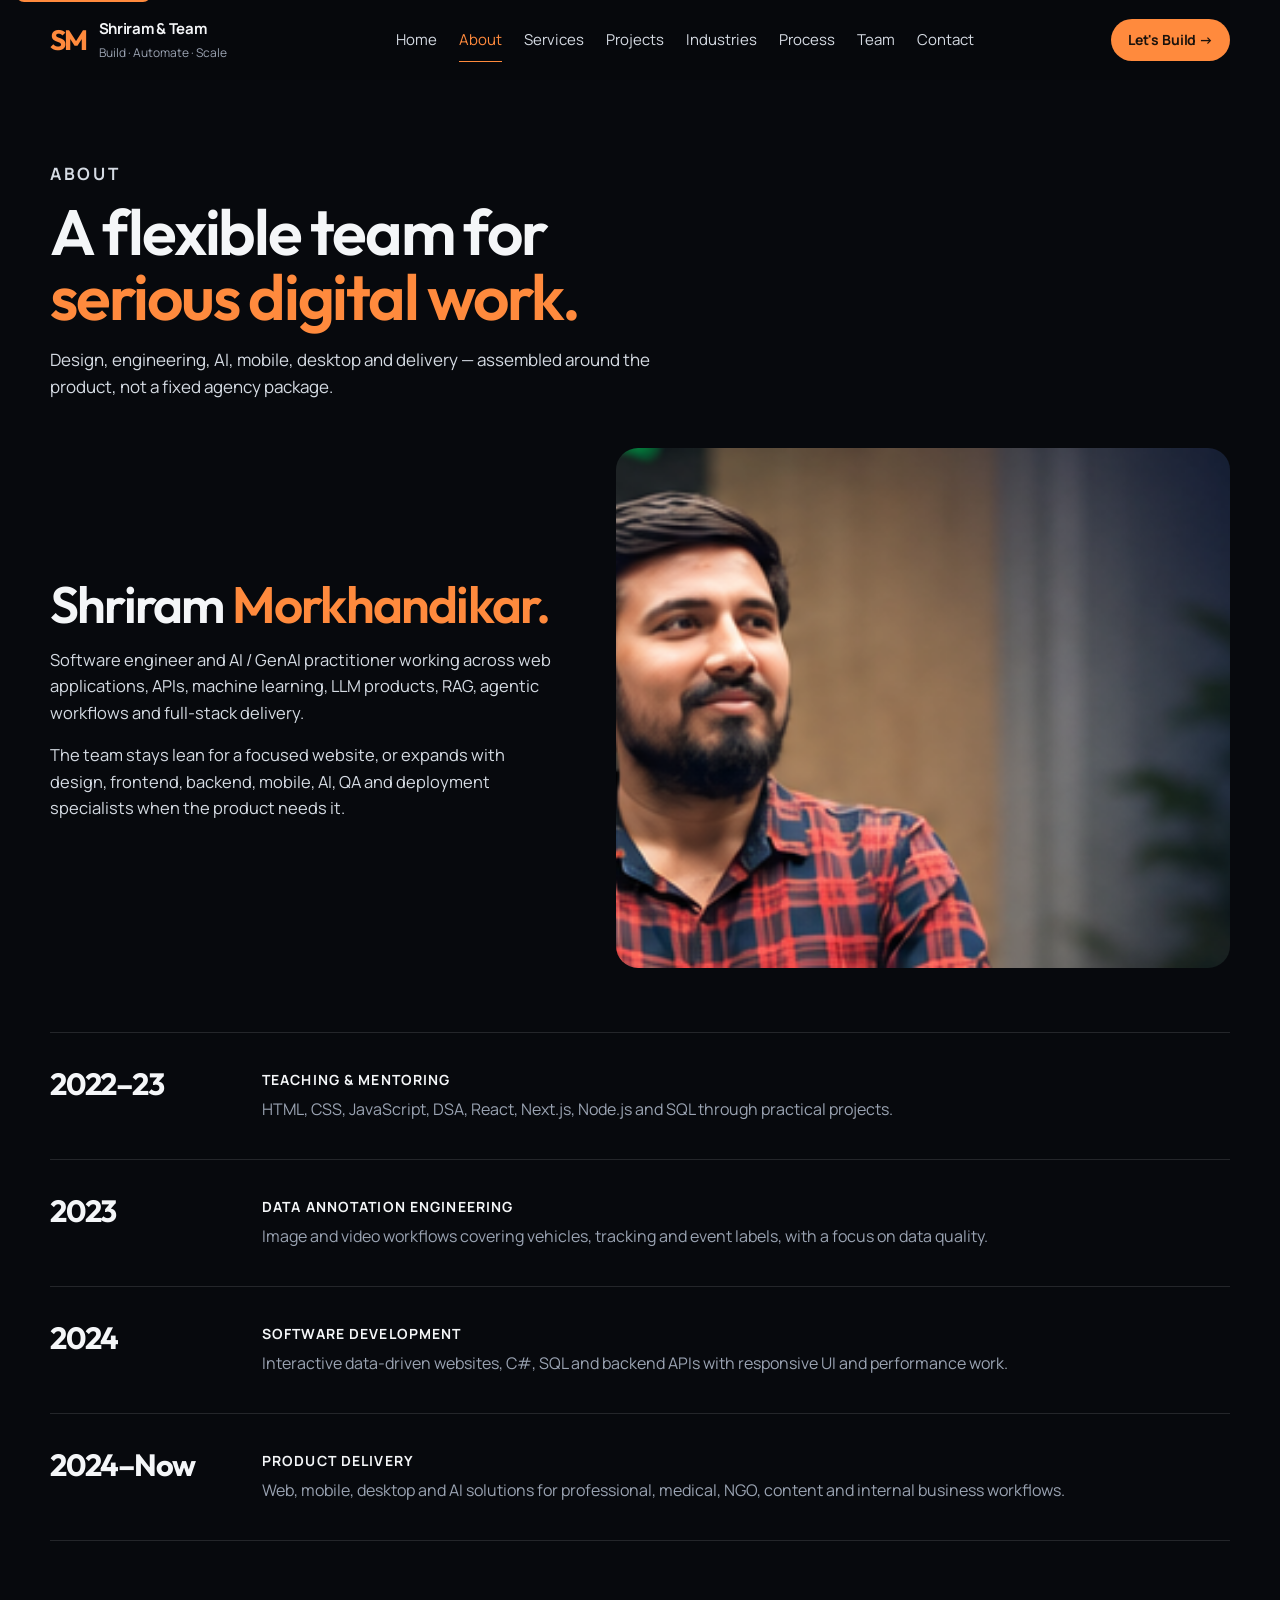
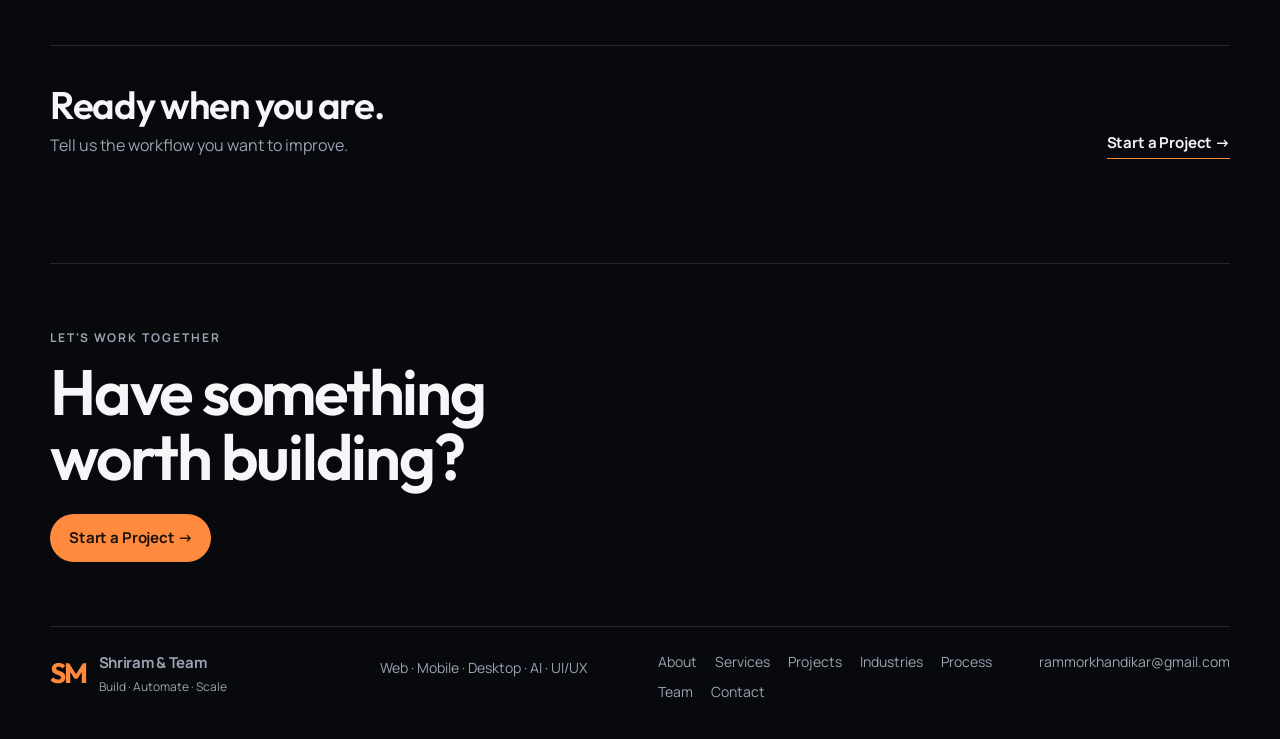
==== commit 8fcd91e1: "Tighten layout balance after a visual QA pass. Give the hero, services, about timeline, and featured" ====
--- a/about.html
+++ b/about.html
@@ -29,19 +29,21 @@
     <h1>A flexible team for <em class="grad">serious digital work.</em></h1>
     <p>Design, engineering, AI, mobile, desktop and delivery — assembled around the product, not a fixed agency package.</p>
   </section>
-  <section class="page-grid split">
+  <section class="page-grid split about-intro">
     <div>
       <h2>Shriram <em class="grad">Morkhandikar.</em></h2>
       <p>Software engineer and AI / GenAI practitioner working across web applications, APIs, machine learning, LLM products, RAG, agentic workflows and full-stack delivery.</p>
       <p>The team stays lean for a focused website, or expands with design, frontend, backend, mobile, AI, QA and deployment specialists when the product needs it.</p>
-      <div class="timeline">
-        <article><b>2022–23</b><div><h3>Teaching &amp; mentoring</h3><p>HTML, CSS, JavaScript, DSA, React, Next.js, Node.js and SQL through practical projects.</p></div></article>
-        <article><b>2023</b><div><h3>Data annotation engineering</h3><p>Image and video workflows covering vehicles, tracking and event labels, with a focus on data quality.</p></div></article>
-        <article><b>2024</b><div><h3>Software development</h3><p>Interactive data-driven websites, C#, SQL and backend APIs with responsive UI and performance work.</p></div></article>
-        <article><b>2024–Now</b><div><h3>Product delivery</h3><p>Web, mobile, desktop and AI solutions for professional, medical, NGO, content and internal business workflows.</p></div></article>
-      </div>
     </div>
     <figure class="portrait"><img class="about-photo" src="assets/about-portrait.png" alt="Shriram Morkhandikar"></figure>
+  </section>
+  <section class="page-grid">
+    <div class="timeline">
+      <article><b>2022–23</b><div><h3>Teaching &amp; mentoring</h3><p>HTML, CSS, JavaScript, DSA, React, Next.js, Node.js and SQL through practical projects.</p></div></article>
+      <article><b>2023</b><div><h3>Data annotation engineering</h3><p>Image and video workflows covering vehicles, tracking and event labels, with a focus on data quality.</p></div></article>
+      <article><b>2024</b><div><h3>Software development</h3><p>Interactive data-driven websites, C#, SQL and backend APIs with responsive UI and performance work.</p></div></article>
+      <article><b>2024–Now</b><div><h3>Product delivery</h3><p>Web, mobile, desktop and AI solutions for professional, medical, NGO, content and internal business workflows.</p></div></article>
+    </div>
   </section>
   <section class="band">
     <div><h2>Ready when you are.</h2><p>Tell us the workflow you want to improve.</p></div>
--- a/style.css
+++ b/style.css
@@ -20,8 +20,8 @@
   --space-8: 64px;
   --space-9: 80px;
   --space-10: 120px;
-  --section-space: 96px;
-  --container-width: 1160px;
+  --section-space: 120px;
+  --container-width: 1180px;
   --sans: "Manrope", "Segoe UI", sans-serif;
   --display: "Outfit", "Manrope", sans-serif;
 }
@@ -71,7 +71,7 @@
 .brand { display: flex; align-items: center; gap: 12px; min-width: 210px; }
 .mark {
   font-family: var(--display);
-  font-weight: 800;
+  font-weight: 700;
   font-size: 28px;
   letter-spacing: -0.06em;
   line-height: 1;
@@ -82,7 +82,7 @@
 .links { display: flex; justify-content: center; gap: 22px; flex: 1; }
 .links a {
   position: relative;
-  font-size: 14.5px;
+  font-size: 15px;
   color: #d5dbe3;
   padding: 10px 0;
 }
@@ -140,10 +140,10 @@
 
 .hero-stage {
   display: grid;
-  grid-template-columns: minmax(0, 1.05fr) minmax(280px, 0.9fr);
-  gap: 48px;
-  align-items: end;
-  padding: 36px 0 8px;
+  grid-template-columns: minmax(0, 1.05fr) minmax(300px, 0.95fr);
+  gap: 64px;
+  align-items: center;
+  padding: 72px 0 12px;
 }
 .kicker { margin: 0; color: var(--text-muted); font-size: 13px; letter-spacing: 0.04em; }
 .hero-stage h1 {
@@ -172,10 +172,10 @@
   font-size: 14px;
   line-height: 1.4;
 }
-.faces { display: flex; }
+.faces { display: flex; gap: 8px; }
 .faces img {
   width: 36px; height: 36px; border-radius: 50%;
-  object-fit: cover; border: 2px solid var(--bg); margin-right: -8px;
+  object-fit: cover;
 }
 .hero-frame {
   margin: 0;
@@ -185,9 +185,9 @@
 }
 .hero-frame img {
   width: 100%;
-  height: min(620px, 72vh);
+  height: min(680px, 76vh);
   object-fit: cover;
-  object-position: center 22%;
+  object-position: center 18%;
 }
 .hero-caption { margin: 14px 0 0; color: var(--text-muted); font-size: 14px; }
 .hero-caption strong { display: block; color: var(--text); font-size: 16px; }
@@ -198,7 +198,7 @@
   margin-top: 56px;
   border-top: 1px solid var(--border);
 }
-.proof article { padding: 28px 20px 8px 0; }
+.proof article { padding: 36px 24px 4px 0; }
 .proof i {
   display: block;
   width: 28px;
@@ -209,7 +209,7 @@
 .proof strong {
   display: block;
   font-family: var(--display);
-  font-size: clamp(2.4rem, 4vw, 3.4rem);
+  font-size: clamp(2.8rem, 4.5vw, 4rem);
   letter-spacing: -0.045em;
   line-height: 1;
 }
@@ -230,8 +230,8 @@
   line-height: 1.02;
 }
 .section-head h2 {
-  margin: 8px 0 0;
-  font-size: clamp(2rem, 3.5vw, 2.75rem);
+  margin: 10px 0 0;
+  font-size: clamp(2.25rem, 4vw, 3.15rem);
 }
 .section-head p, .quiet { margin: 0; max-width: 360px; color: var(--text-muted); font-size: 15px; }
 
@@ -252,9 +252,18 @@
 
 .feature-work {
   display: grid;
-  grid-template-columns: 1.15fr 0.85fr;
-  gap: 36px 28px;
-  margin-top: 36px;
+  grid-template-columns: 1fr 1fr;
+  gap: 56px 32px;
+  margin-top: 48px;
+  align-items: start;
+}
+.feature-work .project.lead {
+  grid-column: 1 / -1;
+  grid-row: auto;
+  display: grid;
+  grid-template-columns: 1.35fr 0.75fr;
+  gap: 36px;
+  align-items: end;
 }
 .project {
   display: flex;
@@ -263,15 +272,15 @@
   background: transparent;
 }
 .project[hidden] { display: none; }
-.project.lead { grid-row: span 2; }
 .shot {
   position: relative;
-  height: 230px;
+  height: 280px;
   border-radius: var(--radius-md);
   overflow: hidden;
   background: var(--surface);
 }
-.project.lead .shot { height: 100%; min-height: 460px; }
+.feature-work .project.lead .shot { height: 460px; min-height: 0; }
+.feature-work .project.lead h3 { font-size: 34px; }
 .shot-tag, .chip {
   display: inline-flex;
   align-items: center;
@@ -289,7 +298,8 @@
   background: rgba(7, 9, 13, 0.72);
   color: #fff;
 }
-.project-body { padding: 16px 2px 0; display: flex; flex-direction: column; gap: 8px; }
+.project-body { padding: 18px 2px 0; display: flex; flex-direction: column; gap: 10px; }
+.chip { display: none; }
 .project h3 { margin: 0; font-size: 22px; letter-spacing: -0.03em; }
 .project p { margin: 0; color: var(--text-muted); font-size: 15px; line-height: 1.5; }
 .tags { display: flex; flex-wrap: wrap; gap: 8px; margin-top: 6px; }
@@ -314,9 +324,9 @@
   display: flex;
   justify-content: space-between;
   gap: 12px;
-  padding: 16px 0;
-  border-top: 1px solid var(--border);
-  font-size: 16px;
+  padding: 20px 0;
+  border-top: 1px solid var(--border);
+  font-size: 17px;
 }
 .industry-index a span { color: var(--text-muted); font-size: 12px; }
 .industry-index a:hover { color: var(--accent); }
@@ -325,13 +335,21 @@
   list-style: none;
   display: grid;
   grid-template-columns: repeat(4, 1fr);
-  gap: 28px;
-  margin: 32px 0 0;
+  gap: 36px;
+  margin: 40px 0 0;
   padding: 0;
 }
-.journey li { border-top: 1px solid var(--border); padding-top: 18px; }
-.journey span { display: block; margin-bottom: 28px; color: var(--accent); font-size: 13px; letter-spacing: 0.08em; }
-.journey h3 { margin: 0 0 8px; font-size: 22px; letter-spacing: -0.03em; }
+.journey li { border-top: 1px solid var(--border); padding-top: 22px; }
+.journey span {
+  display: block;
+  margin-bottom: 36px;
+  font-family: var(--display);
+  color: var(--accent);
+  font-size: clamp(1.8rem, 3vw, 2.5rem);
+  letter-spacing: -0.04em;
+  line-height: 1;
+}
+.journey h3 { margin: 0 0 10px; font-size: 22px; letter-spacing: -0.03em; }
 .journey p { margin: 0; color: var(--text-muted); font-size: 15px; }
 
 .studio-team {
@@ -364,7 +382,7 @@
 .role-list li:last-child { border-bottom: 1px solid var(--border); }
 .role-list img { width: 52px; height: 52px; border-radius: 50%; object-fit: cover; }
 
-.page-hero { padding: 56px 0 8px; }
+.page-hero { padding: 80px 0 8px; }
 .page-hero h1 { margin: 12px 0 16px; font-size: clamp(2.7rem, 5vw, 4rem); max-width: 14ch; }
 .page-hero > p { max-width: 620px; margin: 0; color: #d5dbe3; font-size: 17px; }
 .page-grid { padding: 40px 0 16px; }
@@ -373,21 +391,23 @@
 .split h2 { margin: 0 0 16px; font-size: clamp(2.2rem, 4vw, 3.4rem); }
 .split p { color: #d5dbe3; font-size: 16.5px; }
 .portrait { margin: 0; }
+.about-intro { align-items: center; }
 .portrait img, .about-photo {
   width: 100%;
-  height: 640px;
+  height: 520px;
   object-fit: cover;
-  object-position: center 20%;
+  object-position: center 18%;
   border-radius: var(--radius-lg);
 }
-.timeline { margin-top: 36px; }
+.timeline { margin-top: 8px; }
 .timeline article {
   display: grid;
-  grid-template-columns: 150px 1fr;
-  gap: 24px;
-  padding: 28px 0;
-  border-top: 1px solid var(--border);
-}
+  grid-template-columns: 180px 1fr;
+  gap: 32px;
+  padding: 36px 0;
+  border-top: 1px solid var(--border);
+}
+.timeline article:last-child { border-bottom: 1px solid var(--border); }
 .timeline b {
   font-family: var(--display);
   font-size: clamp(1.7rem, 2.4vw, 2.15rem);
@@ -401,10 +421,17 @@
 .service-sheet { list-style: none; margin: 12px 0 0; padding: 0; }
 .service-sheet li {
   display: grid;
-  grid-template-columns: 112px 1fr;
-  gap: 12px 32px;
-  padding: 48px 0;
-  border-top: 1px solid var(--border);
+  grid-template-columns: 96px 1fr;
+  gap: 12px 28px;
+  align-items: baseline;
+  padding: 40px 0;
+  border-top: 1px solid var(--border);
+}
+.service-sheet li > div {
+  display: grid;
+  grid-template-columns: minmax(220px, 0.85fr) 1.15fr;
+  gap: 24px 40px;
+  align-items: baseline;
 }
 .service-sheet li:last-child { border-bottom: 1px solid var(--border); }
 .service-sheet .num {
@@ -415,8 +442,8 @@
   line-height: 0.9;
   padding-top: 6px;
 }
-.service-sheet h3 { margin: 0 0 10px; font-size: clamp(1.8rem, 3vw, 2.6rem); letter-spacing: -0.03em; }
-.service-sheet p { margin: 0; max-width: 62ch; color: var(--text-muted); font-size: 16.5px; }
+.service-sheet h3 { margin: 0; font-size: clamp(1.7rem, 2.4vw, 2.15rem); letter-spacing: -0.03em; }
+.service-sheet p { margin: 0; color: var(--text-muted); font-size: 16.5px; }
 .service-sheet .ico { color: var(--text-muted); }
 .service-sheet .ico svg { width: 22px; height: 22px; }
 
@@ -434,10 +461,11 @@
 .filters button:hover { border-color: #fff; color: #fff; }
 .filters button.active { background: var(--accent); border-color: var(--accent); color: var(--accent-ink); }
 
-.project-grid { display: grid; grid-template-columns: 1fr 1fr; gap: 40px 28px; }
-.project-grid .shot { height: 240px; }
-.project-grid .lead { grid-column: 1 / -1; }
-.project-grid .lead .shot { height: 420px; }
+.project-grid { display: grid; grid-template-columns: 1fr 1fr; gap: 64px 36px; }
+.project-grid .shot { height: 300px; }
+.project-grid .lead { grid-column: 1 / -1; display: flex; }
+.project-grid .lead .shot { height: 480px; }
+.project-grid .lead h3 { font-size: 32px; }
 .project-grid .project { transition: transform .25s ease; }
 .project-grid .shot img, .shot { transition: transform .4s ease; }
 .project:hover .shot { transform: translateY(-3px); }
@@ -448,13 +476,15 @@
   border: 0;
   border-top: 1px solid var(--border);
   border-radius: 0;
-  padding: 28px 0 32px;
+  padding: 32px 0 36px;
 }
 .info h3 { margin: 0 0 8px; font-size: 22px; letter-spacing: -0.03em; }
 .info p { margin: 0; color: var(--text-muted); font-size: 15.5px; max-width: 46ch; }
-.info:first-child { grid-column: 1 / -1; padding: 36px 0 40px; }
-.info:first-child h3 { font-size: clamp(2rem, 3vw, 2.75rem); max-width: 16ch; }
-.info:nth-child(2) h3, .info:nth-child(3) h3 { font-size: clamp(1.45rem, 2vw, 1.7rem); }
+.info:first-child, .info:last-child { grid-column: 1 / -1; }
+.info:first-child { padding: 40px 0 44px; }
+.info:first-child h3 { font-size: clamp(2rem, 3vw, 2.75rem); max-width: 18ch; }
+.info:last-child h3 { font-size: clamp(1.6rem, 2.2vw, 2rem); }
+.info:nth-child(2) h3, .info:nth-child(3) h3 { font-size: clamp(1.45rem, 2vw, 1.75rem); }
 
 .steps-large { display: grid; }
 .step-card {
@@ -466,7 +496,7 @@
   border: 0;
   border-radius: 0;
   border-top: 1px solid var(--border);
-  padding: 36px 0;
+  padding: 48px 0;
   transition: padding-left .25s ease;
 }
 .step-card:last-child { border-bottom: 1px solid var(--border); }
@@ -505,31 +535,34 @@
 }
 .member:not(.lead) {
   display: grid;
-  grid-template-columns: 64px 1fr;
-  gap: 14px;
+  grid-template-columns: 72px 1fr;
+  gap: 18px;
   align-items: center;
-  padding: 16px 0;
+  padding: 20px 0;
   border-top: 1px solid var(--border);
 }
 .member:not(.lead) img {
-  width: 64px; height: 64px; margin: 0;
+  width: 72px; height: 72px; margin: 0;
   border-radius: 50%; object-fit: cover; border: 0;
 }
 .member h3 { margin: 0 0 2px; font-size: 18px; }
-.member .role { margin: 0; color: var(--accent); font-size: 13px; font-weight: 700; }
-.member p { margin: 4px 0 0; color: var(--text-muted); font-size: 14.5px; }
+.member .role { margin: 0; color: var(--text-muted); font-size: 13px; font-weight: 600; letter-spacing: 0.02em; }
+.member.lead .role { color: var(--accent); }
+.member p { margin: 4px 0 0; color: var(--text-muted); font-size: 15px; }
+.member.lead img { height: 560px; }
 
 .contact-grid {
   display: grid;
-  grid-template-columns: 0.85fr 1.15fr;
-  gap: 48px;
+  grid-template-columns: 0.8fr 1.2fr;
+  gap: 72px;
   align-items: start;
 }
+.contact-copy { position: sticky; top: 104px; }
 .contact-copy h2 { margin: 0 0 12px; font-size: clamp(2rem, 3vw, 2.8rem); }
 .contact-copy p { color: #d5dbe3; font-size: 16px; }
 .contact-copy a { color: var(--text); border-bottom: 1px solid var(--accent); }
-.brief { display: grid; gap: 16px; padding-top: 8px; }
-.brief label { display: grid; gap: 8px; font-size: 13px; color: var(--text-muted); }
+.brief { display: grid; gap: 22px; padding-top: 4px; }
+.brief label { display: grid; gap: 6px; font-size: 13px; color: var(--text-muted); }
 .brief input, .brief select, .brief textarea {
   width: 100%;
   min-height: 48px;
@@ -542,15 +575,15 @@
 }
 .brief textarea { min-height: 140px; resize: vertical; }
 .brief input:focus, .brief select:focus, .brief textarea:focus { outline: none; border-bottom-color: var(--accent); }
-.brief .btn { justify-self: start; margin-top: 8px; }
+.brief .btn { justify-self: start; margin-top: 12px; min-width: 220px; }
 
 .band {
   display: flex;
   justify-content: space-between;
   align-items: flex-end;
   gap: 24px;
-  margin: 64px 0 8px;
-  padding: 36px 0 8px;
+  margin: 88px 0 0;
+  padding: 40px 0 8px;
   border: 0;
   border-top: 1px solid var(--border);
   border-radius: 0;
@@ -558,8 +591,20 @@
 }
 .band h2 { margin: 0 0 8px; font-size: clamp(1.8rem, 3vw, 2.6rem); }
 .band p { margin: 0; color: var(--text-muted); }
-
-.site-footer { margin-top: 72px; padding-bottom: 28px; }
+.band .btn {
+  min-height: 0;
+  padding: 0 0 3px;
+  border: 0;
+  border-bottom: 1px solid var(--accent);
+  border-radius: 0;
+  background: transparent;
+  color: var(--text);
+}
+.band .btn:hover { background: transparent; color: var(--accent); transform: none; }
+
+.site-footer { margin-top: 96px; padding-bottom: 36px; }
+.site-footer.quiet { margin-top: 64px; }
+.site-footer.quiet .footer-lead { display: none; }
 .footer-lead {
   padding: 64px 0;
   border-top: 1px solid var(--border);
@@ -580,7 +625,7 @@
   font-size: 14px;
 }
 .footer-meta p { margin: 6px 0 0; }
-.footer-meta nav { display: grid; grid-template-columns: repeat(2, max-content); gap: 8px 28px; }
+.footer-meta nav { display: flex; flex-wrap: wrap; gap: 8px 18px; max-width: 360px; }
 .footer-meta nav a:hover, .footer-meta > a:hover { color: var(--text); }
 
 :focus-visible { outline: 2px solid var(--accent); outline-offset: 3px; }
@@ -604,45 +649,45 @@
 }
 
 /* product previews */
-.legal { background: #12182c; }
+.legal { background: #1b2a48; }
 .legal .ui, .task .desk, .chat .chatui, .social .soc, .health .med, .product .frame, .deskapp .laptop {
   position: absolute;
-  inset: 18px 18px 0;
-  border-radius: 12px 12px 0 0;
+  inset: 0;
+  border-radius: 0;
   overflow: hidden;
 }
-.legal .ui { display: grid; grid-template-columns: 64px 1fr; background: #0e1424; height: 100%; }
-.legal .sideb { background: #162033; padding: 16px 10px; display: grid; gap: 10px; align-content: start; }
+.legal .ui { display: grid; grid-template-columns: 72px 1fr; background: #152238; height: 100%; }
+.legal .sideb { background: #10192c; padding: 52px 12px 16px; display: grid; gap: 12px; align-content: start; }
 .legal .sideb i, .plain i { display: block; height: 8px; border-radius: 4px; background: #2c3d5c; }
 .legal .sideb i.on { background: var(--accent); width: 70%; }
-.legal .mainb { display: flex; flex-direction: column; gap: 12px; height: 100%; padding: 16px; min-height: 0; }
-.legal .topbar, .health .topbar { height: 14px; width: 42%; border-radius: 4px; background: #31425f; flex: none; }
+.legal .mainb { display: flex; flex-direction: column; gap: 14px; height: 100%; padding: 52px 18px 18px; min-height: 0; }
+.legal .topbar, .health .topbar { height: 14px; width: 38%; border-radius: 4px; background: #6d84a8; flex: none; }
 .legal .cards2, .health .cards2 { display: grid; grid-template-columns: repeat(3, 1fr); gap: 10px; flex: none; }
-.legal .cards2 b, .health .cards2 b { display: block; height: 72px; border-radius: 8px; background: #1c2942; }
+.legal .cards2 b, .health .cards2 b { display: block; height: 88px; border-radius: 8px; background: #314868; }
 .legal .cards2 b:first-child { box-shadow: inset 0 3px 0 var(--accent); }
 .legal .list { flex: 1; display: flex; flex-direction: column; justify-content: flex-start; gap: 10px; min-height: 80px; }
-.legal .list i { height: 28px; border-radius: 7px; background: #24344e; display: block; }
+.legal .list i { height: 34px; border-radius: 7px; background: #3c5278; display: block; }
 .legal .list i:nth-child(odd) { width: 92%; }
 .legal .list i:nth-child(even) { width: 74%; }
 .task { background: #e7eef6; }
 .task .desk { display: grid; grid-template-columns: 1.35fr .65fr; gap: 12px; height: 100%; padding: 0; background: transparent; }
-.task .win { background: #fff; border-radius: 10px; padding: 12px; color: #17304a; }
+.task .win { background: #fff; border-radius: 0; padding: 48px 16px 16px; color: #17304a; }
 .task .win b { display: block; font-size: 12px; margin-bottom: 8px; }
 .task .win { display: flex; flex-direction: column; height: 100%; }
-.task .win i { display: block; height: 14px; border-radius: 4px; background: #e7eef6; margin-top: 8px; }
+.task .win i { display: block; height: 16px; flex: 1; max-height: 22px; border-radius: 4px; background: #e7eef6; margin-top: 10px; }
 .task .win i.on { background: #d7e6ff; box-shadow: inset 3px 0 #3d7cff; }
 .phone { background: #111; border-radius: 16px 16px 0 0; padding: 14px 8px 0; border: 2px solid #2a2a2a; border-bottom: 0; height: 100%; display: flex; flex-direction: column; }
 .phone i { display: block; height: 12px; border-radius: 4px; background: #2a3950; margin-top: 8px; }
 .phone i.btn { background: #3d7cff; height: 16px; }
 .chat { background: #16141f; }
-.chatui { background: #141824; padding: 16px; height: 100%; display: flex; flex-direction: column; justify-content: flex-start; }
+.chatui { background: #141824; padding: 52px 18px 18px; height: 100%; display: flex; flex-direction: column; justify-content: flex-end; gap: 4px; }
 .bubble { font-size: 13px; line-height: 1.35; background: #2a2150; color: #efeaff; border-radius: 10px; padding: 8px 10px; margin-top: 8px; max-width: 88%; }
 .bubble.me { background: #243044; margin-left: auto; }
 .chatui .input { margin-top: 12px; height: 28px; border-radius: 8px; background: #0e121c; border: 1px solid #2a3348; }
 .social { background: #eef3f8; }
 .soc { display: grid; grid-template-columns: 48px 1fr; background: #fff; height: 100%; }
 .soc-nav { background: #f3f6fb; }
-.feed { padding: 12px; display: flex; flex-direction: column; min-height: 0; }
+.feed { padding: 48px 14px 14px; display: flex; flex-direction: column; min-height: 0; }
 .posthead { display: flex; gap: 6px; align-items: center; font-size: 12px; color: #1c2b3f; }
 .posthead img { width: 18px; height: 18px; border-radius: 50%; object-fit: cover; }
 .photo { margin-top: 8px; flex: 1; min-height: 96px; border-radius: 6px; background: linear-gradient(180deg, rgba(0,0,0,.05), rgba(0,0,0,.25)), url("assets/about-portrait.png") center 20% / cover; }
@@ -650,7 +695,8 @@
 .reactions { display: flex; gap: 6px; margin-top: 8px; }
 .reactions i { width: 28px; height: 8px; border-radius: 4px; background: #e4ebf4; display: block; }
 .health { background: #e7f4f2; }
-.med { background: #f7fbff; padding: 14px; height: 100%; display: flex; flex-direction: column; }
+.med { background: #f7fbff; padding: 48px 16px 16px; height: 100%; display: flex; flex-direction: column; }
+.health .topbar { background: #c9d7ea; width: 42%; }
 .health .cards2 { grid-template-columns: 1fr 1fr; }
 .health .cards2 b:first-child { background: #d5f0ea; }
 .health .cards2 b:nth-child(2) { background: #d5e4fb; }
@@ -682,9 +728,9 @@
 .screen .rows i { height: 6px; background: #d5deea; border-radius: 3px; display: block; }
 .plain { background: #172033; }
 .plain .float, .product .frame {
-  position: absolute; inset: 16px 16px 0;
-  background: #101722; border-radius: 12px 12px 0 0; padding: 16px;
-  display: flex; flex-direction: column; gap: 12px; height: auto;
+  position: absolute; inset: 0;
+  background: #101722; border-radius: 0; padding: 48px 18px 18px;
+  display: flex; flex-direction: column; gap: 14px; height: auto;
 }
 .plain b, .product b { font-size: 15px; letter-spacing: -0.02em; }
 .plain i { display: block; height: 8px; border-radius: 4px; background: #2a3b55; }
@@ -697,13 +743,13 @@
 .product .frame header, .product .toprow { display: flex; justify-content: space-between; align-items: center; gap: 12px; }
 .product .pill { width: 54px; height: 10px; border-radius: 99px; background: currentColor; opacity: 0.2; }
 .product .tiles { display: grid; grid-template-columns: repeat(3, 1fr); gap: 8px; }
-.product .tiles span { display: block; height: 64px; border-radius: 8px; background: rgba(23, 48, 74, 0.08); }
+.product .tiles span { display: block; height: 96px; border-radius: 8px; background: rgba(23, 48, 74, 0.08); }
 .tone-ai .tiles span { background: #32284f; }
 .product .tiles span:first-child { box-shadow: inset 0 3px 0 var(--accent); }
 .product .lines { display: flex; flex-direction: column; justify-content: space-between; gap: 8px; flex: 1; }
 .product .lines i { height: 10px; }
 .product .lines i:nth-child(3n) { width: 68%; }
-.product.phone-ui .frame { left: 28%; right: 28%; background: #111827; color: #e8eef8; border: 2px solid #2a2a2a; border-bottom: 0; border-radius: 18px 18px 0 0; }
+.product.phone-ui .frame { inset: 18px 27% 0; background: #111827; color: #e8eef8; border: 2px solid #2a2a2a; border-bottom: 0; border-radius: 20px 20px 0 0; }
 .tone-mobile.phone-ui { background: #efe7fb; }
 .product.phone-ui .tiles { grid-template-columns: 1fr 1fr; }
 .product.phone-ui .tiles span { height: 48px; background: #243044; }
@@ -729,14 +775,17 @@
 }
 @media (max-width: 1024px) {
   .hero-stage, .split, .studio-team, .contact-grid, .team-large { grid-template-columns: 1fr; }
+  .feature-work .project.lead { display: flex; grid-template-columns: 1fr; }
+  .contact-copy { position: static; }
+  .service-sheet li > div { grid-template-columns: 1fr; gap: 8px; }
   .member.lead { grid-row: auto; }
   .member.lead img, .portrait img, .about-photo, .hero-frame img, .studio-team .portrait-lg { height: 420px; }
   .offer a { grid-template-columns: 48px 1fr; }
   .offer p { grid-column: 2; }
   .journey { grid-template-columns: 1fr 1fr; }
   .feature-work, .project-grid, .ind-large { grid-template-columns: 1fr; }
-  .project.lead, .project-grid .lead { grid-row: auto; grid-column: auto; }
-  .project.lead .shot, .project-grid .lead .shot { min-height: 0; height: 280px; }
+  .project-grid .lead, .feature-work .project.lead { grid-column: auto; }
+  .project.lead .shot, .project-grid .lead .shot, .feature-work .project.lead .shot { min-height: 0; height: 280px; }
   .footer-meta { grid-template-columns: 1fr 1fr; }
 }
 @media (max-width: 980px) {
@@ -766,13 +815,16 @@
   .step-card b { grid-row: auto; }
   .band, .section-head, .footer-meta { flex-direction: column; align-items: flex-start; }
   .footer-meta { display: flex; }
-  .hero-stage { padding-top: 12px; }
-  .section { padding-top: 72px; }
+  .section { padding-top: 88px; }
+  .page-hero { padding-top: 36px; }
+  .hero-stage { padding-top: 28px; gap: 32px; }
   .page-hero h1 { max-width: none; }
 }
 @media (max-width: 480px) {
-  .proof, .journey { grid-template-columns: 1fr; }
+  .journey { grid-template-columns: 1fr; }
   .hero-actions .btn { width: 100%; }
+  .proof { grid-template-columns: 1fr 1fr; }
+  .trust { flex-direction: column; align-items: flex-start; gap: 12px; }
 }
 @media (prefers-reduced-motion: reduce) {
   *, *::before, *::after {
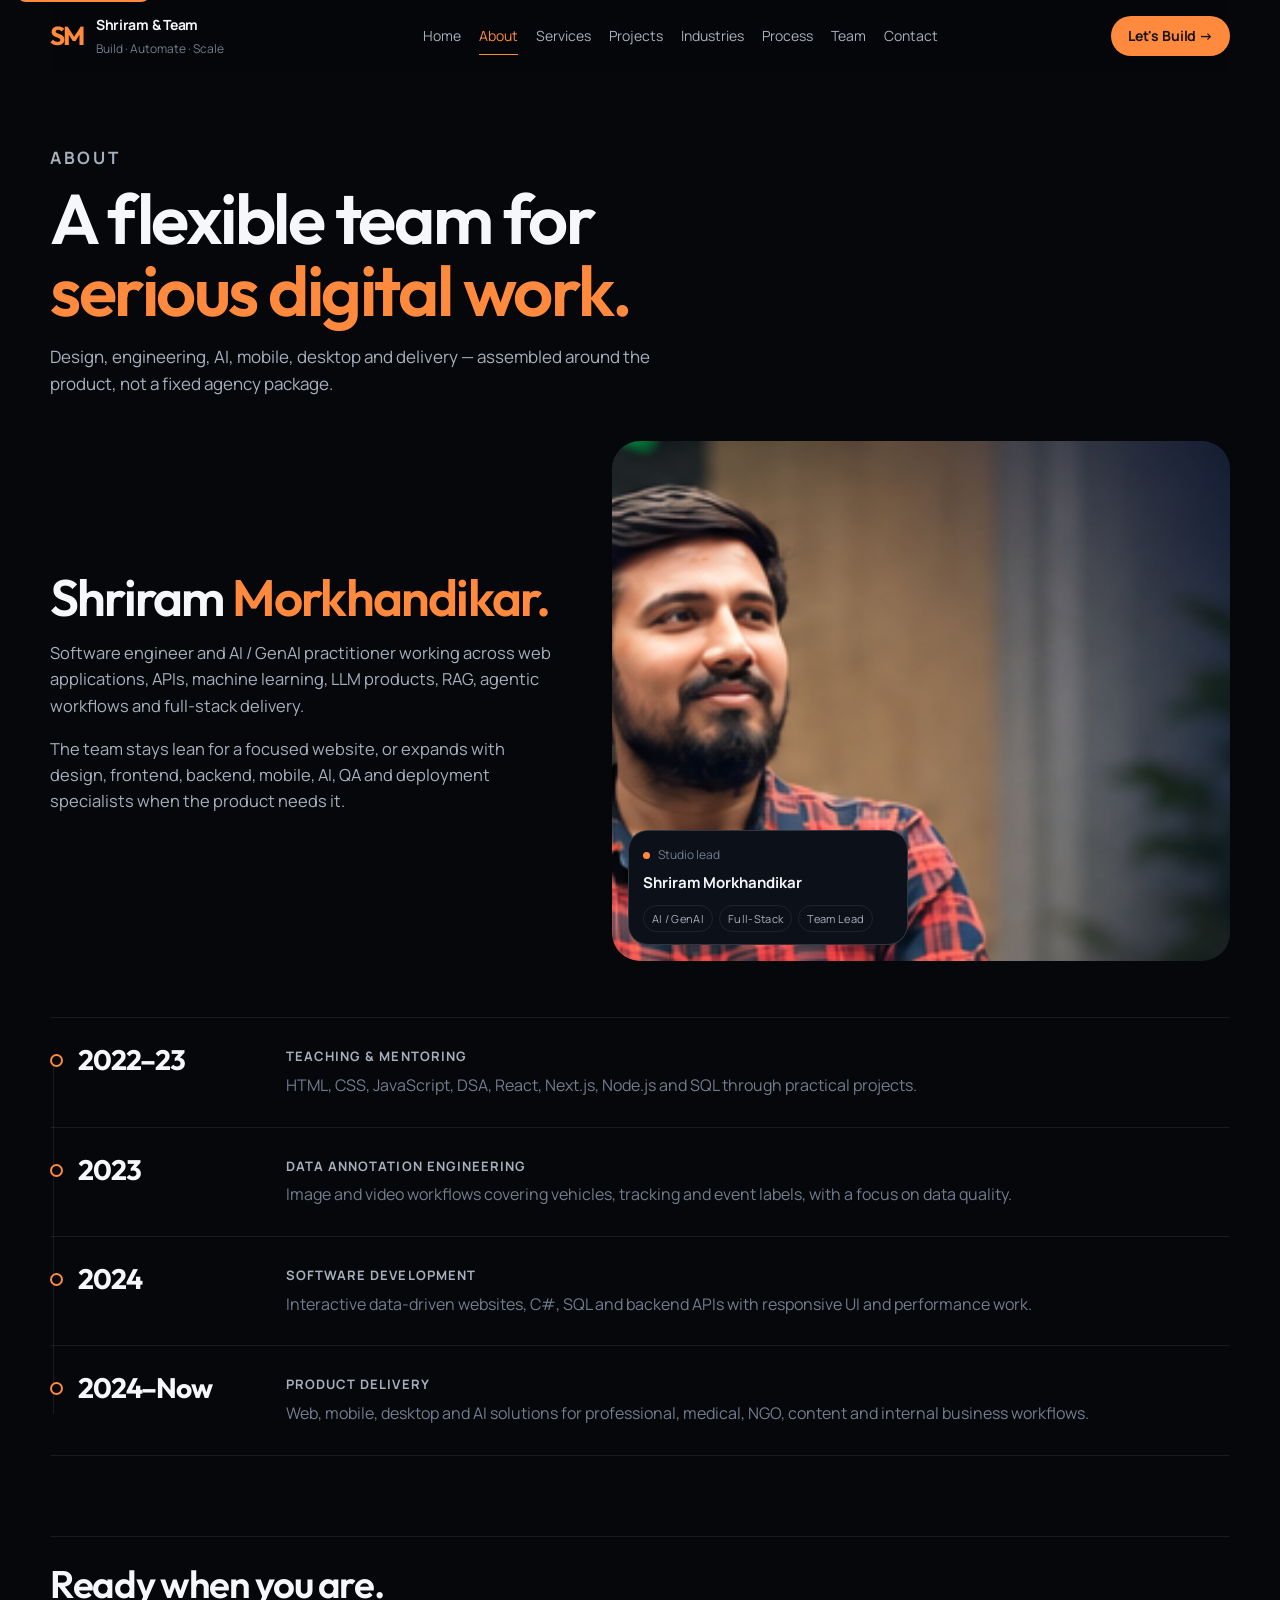
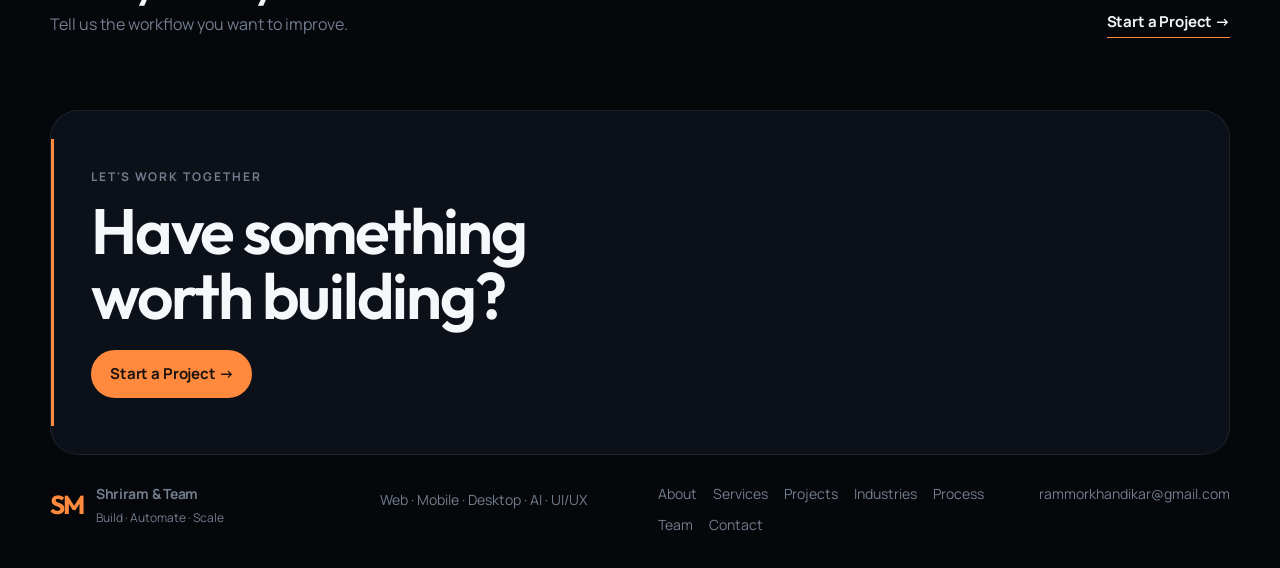
==== commit 2b8eea7b: "Shape the studio site into a premium product interface. Replace divider-only sections with compact s" ====
--- a/about.html
+++ b/about.html
@@ -20,6 +20,7 @@
   <button class="menu-btn" aria-label="Open menu" aria-expanded="false"><span></span><span></span><span></span></button>
   <nav class="links">
     <a href="index.html">Home</a><a class="active" aria-current="page" href="about.html">About</a><a href="services.html">Services</a><a href="projects.html">Projects</a><a href="industries.html">Industries</a><a href="process.html">Process</a><a href="team.html">Team</a><a href="contact.html">Contact</a>
+    <a class="btn btn-orange menu-cta" href="contact.html">Let's Build →</a>
   </nav>
   <a class="btn btn-orange nav-cta" href="contact.html">Let's Build →</a>
 </header>
@@ -35,7 +36,14 @@
       <p>Software engineer and AI / GenAI practitioner working across web applications, APIs, machine learning, LLM products, RAG, agentic workflows and full-stack delivery.</p>
       <p>The team stays lean for a focused website, or expands with design, frontend, backend, mobile, AI, QA and deployment specialists when the product needs it.</p>
     </div>
-    <figure class="portrait"><img class="about-photo" src="assets/about-portrait.png" alt="Shriram Morkhandikar"></figure>
+    <figure class="portrait">
+      <img class="about-photo" src="assets/about-portrait.png" alt="Shriram Morkhandikar">
+      <figcaption class="status-card cap-card">
+        <span class="live"><i></i> Studio lead</span>
+        <strong>Shriram Morkhandikar</strong>
+        <span class="mini-pills"><em>AI / GenAI</em><em>Full-Stack</em><em>Team Lead</em></span>
+      </figcaption>
+    </figure>
   </section>
   <section class="page-grid">
     <div class="timeline">
--- a/style.css
+++ b/style.css
@@ -1,15 +1,19 @@
 :root {
-  --bg: #07090d;
-  --surface: #10151c;
-  --surface-2: #171d27;
-  --text: #f4f6f8;
-  --text-muted: #9aa3b2;
+  --bg: #05070b;
+  --surface: #0b1019;
+  --surface-2: #101725;
+  --surface-3: #151d2b;
+  --text: #f5f7fa;
+  --text-secondary: #a8b0bd;
+  --text-muted: #737d8d;
   --accent: #ff8a3d;
   --accent-ink: #1a120c;
-  --border: rgba(244, 246, 248, 0.12);
-  --radius-sm: 8px;
+  --border: rgba(255, 255, 255, 0.08);
+  --border-strong: rgba(255, 255, 255, 0.16);
+  --radius-sm: 10px;
   --radius-md: 14px;
-  --radius-lg: 22px;
+  --radius-lg: 20px;
+  --radius-xl: 28px;
   --space-1: 4px;
   --space-2: 8px;
   --space-3: 12px;
@@ -20,7 +24,7 @@
   --space-8: 64px;
   --space-9: 80px;
   --space-10: 120px;
-  --section-space: 120px;
+  --section-space: 112px;
   --container-width: 1180px;
   --sans: "Manrope", "Segoe UI", sans-serif;
   --display: "Outfit", "Manrope", sans-serif;
@@ -44,608 +48,375 @@
 button { cursor: pointer; }
 h1, h2, h3, p { overflow-wrap: break-word; }
 .shell { width: min(var(--container-width), calc(100% - 48px)); margin: 0 auto; }
-
+.ico { width: 20px; height: 20px; display: block; color: var(--accent); }
 .skip {
-  position: absolute;
-  left: 16px;
-  top: -40px;
-  background: var(--accent);
-  color: var(--accent-ink);
-  padding: 8px 12px;
-  border-radius: var(--radius-sm);
-  z-index: 80;
+  position: absolute; left: 16px; top: -40px; z-index: 80;
+  background: var(--accent); color: var(--accent-ink);
+  padding: 8px 12px; border-radius: var(--radius-sm);
 }
 .skip:focus { top: 12px; }
 
 .nav {
-  position: sticky;
-  top: 0;
-  z-index: 40;
-  height: 80px;
-  display: flex;
-  align-items: center;
-  gap: 28px;
-  background: rgba(7, 9, 13, 0.88);
-  backdrop-filter: blur(16px);
-}
-.brand { display: flex; align-items: center; gap: 12px; min-width: 210px; }
+  position: sticky; top: 0; z-index: 40;
+  height: 72px;
+  display: flex; align-items: center; gap: 24px;
+  background: rgba(5, 7, 11, 0.9);
+  backdrop-filter: blur(14px);
+}
+.brand { display: flex; align-items: center; gap: 12px; min-width: 200px; }
 .mark {
-  font-family: var(--display);
-  font-weight: 700;
-  font-size: 28px;
-  letter-spacing: -0.06em;
-  line-height: 1;
-  color: var(--accent);
-}
-.brand strong { display: block; font-size: 15px; letter-spacing: -0.02em; }
+  font-family: var(--display); font-weight: 700; font-size: 26px;
+  letter-spacing: -0.06em; line-height: 1; color: var(--accent);
+}
+.brand strong { display: block; font-size: 14px; letter-spacing: -0.02em; }
 .brand small { display: block; margin-top: 2px; color: var(--text-muted); font-size: 12px; }
-.links { display: flex; justify-content: center; gap: 22px; flex: 1; }
+.links { display: flex; justify-content: center; gap: 18px; flex: 1; }
 .links a {
-  position: relative;
-  font-size: 15px;
-  color: #d5dbe3;
-  padding: 10px 0;
-}
-.links a:hover { color: #fff; }
+  position: relative; font-size: 14px; color: var(--text-secondary); padding: 8px 0;
+}
+.links a:hover { color: var(--text); }
 .links a.active { color: var(--accent); }
 .links a.active:after {
-  content: "";
-  position: absolute;
-  left: 0; right: 0; bottom: 0;
-  height: 1px;
-  background: var(--accent);
+  content: ""; position: absolute; left: 0; right: 0; bottom: 0; height: 1px; background: var(--accent);
 }
 .menu-btn {
-  display: none;
-  width: 44px; height: 44px;
-  margin-left: auto;
-  border-radius: var(--radius-sm);
-  border: 1px solid var(--border);
-  background: transparent;
-  padding: 0;
+  display: none; width: 44px; height: 44px; margin-left: auto;
+  border-radius: var(--radius-sm); border: 1px solid var(--border); background: var(--surface); padding: 0;
 }
 .menu-btn span { display: block; width: 16px; height: 1.5px; margin: 4px auto; background: #fff; }
 
 .btn {
-  display: inline-flex;
-  align-items: center;
-  justify-content: center;
-  gap: 8px;
-  min-height: 48px;
-  padding: 0 18px;
-  border-radius: 999px;
-  border: 1px solid transparent;
-  font-weight: 700;
-  font-size: 15px;
-  letter-spacing: -0.01em;
-  transition: background .2s ease, color .2s ease, border-color .2s ease, transform .2s ease;
+  display: inline-flex; align-items: center; justify-content: center; gap: 8px;
+  min-height: 48px; padding: 0 18px; border-radius: 999px; border: 1px solid transparent;
+  font-weight: 700; font-size: 15px; letter-spacing: -0.01em;
+  transition: background .2s ease, color .2s ease, border-color .2s ease, transform .2s ease, box-shadow .2s ease;
 }
 .btn:hover { transform: translateY(-1px); }
 .btn-orange { background: var(--accent); color: var(--accent-ink); }
-.btn-orange:hover { background: #ff9a55; }
-.btn-ghost { background: transparent; border-color: var(--border); color: var(--text); }
-.btn-ghost:hover { border-color: #fff; }
-.nav-cta { min-height: 42px; padding: 0 16px; font-size: 14px; }
+.btn-orange:hover { background: #ff9a55; box-shadow: 0 8px 22px rgba(255, 138, 61, 0.28); }
+.btn-ghost { background: var(--surface); border-color: var(--border); color: var(--text); }
+.btn-ghost:hover { border-color: var(--border-strong); background: var(--surface-2); }
+.nav-cta { min-height: 40px; padding: 0 16px; font-size: 14px; }
+.menu-cta { display: none; }
 .btn-lg { min-height: 52px; padding: 0 22px; }
+.text-link { font-size: 14px; font-weight: 700; color: var(--text); }
+.text-link:hover { color: var(--accent); }
+.arrow-btn, .project::after, .svc .arrow, .info .arrow {
+  width: 34px; height: 34px; border-radius: 50%;
+  border: 1px solid var(--border); background: var(--surface-3);
+  display: inline-grid; place-items: center; font-size: 14px; color: var(--text);
+  transition: transform .2s ease, border-color .2s ease, color .2s ease;
+}
+.project { position: relative; }
+.project::after {
+  content: "→"; position: absolute; right: 14px; bottom: 14px;
+}
+.svc:hover .arrow, .info:hover .arrow, .project:hover::after {
+  transform: translateX(3px); border-color: var(--accent); color: var(--accent);
+}
 
 .eyebrow {
-  margin: 0;
-  color: var(--text-muted);
-  font-size: 12px;
-  font-weight: 700;
-  letter-spacing: 0.16em;
-  text-transform: uppercase;
+  margin: 0; color: var(--text-muted); font-size: 12px; font-weight: 700;
+  letter-spacing: 0.16em; text-transform: uppercase;
 }
 .grad { color: var(--accent); font-style: normal; }
 
 .hero-stage {
   display: grid;
-  grid-template-columns: minmax(0, 1.05fr) minmax(300px, 0.95fr);
-  gap: 64px;
-  align-items: center;
-  padding: 72px 0 12px;
+  grid-template-columns: minmax(0, 1.05fr) minmax(300px, 0.92fr);
+  gap: 56px; align-items: center; padding: 64px 0 20px;
 }
 .kicker { margin: 0; color: var(--text-muted); font-size: 13px; letter-spacing: 0.04em; }
 .hero-stage h1 {
-  margin: 18px 0 18px;
-  font-family: var(--display);
-  font-weight: 600;
-  font-size: clamp(3.1rem, 6vw, 4.75rem);
-  line-height: 0.94;
-  letter-spacing: -0.045em;
+  margin: 16px 0 18px; font-family: var(--display); font-weight: 600;
+  font-size: clamp(3.5rem, 6vw, 5.5rem); line-height: 0.92; letter-spacing: -0.045em;
 }
 .hero-stage h1 span { display: block; }
-.hero-stage .lede {
-  max-width: 460px;
-  margin: 0 0 28px;
-  color: #d7dde6;
-  font-size: 17px;
-  line-height: 1.55;
-}
+.hero-stage .lede { max-width: 480px; margin: 0 0 28px; color: var(--text-secondary); font-size: 17px; }
 .hero-actions { display: flex; flex-wrap: wrap; gap: 12px; }
-.trust {
-  display: flex;
-  align-items: center;
-  gap: 14px;
-  margin-top: 28px;
-  color: var(--text-muted);
-  font-size: 14px;
-  line-height: 1.4;
-}
-.faces { display: flex; gap: 8px; }
-.faces img {
-  width: 36px; height: 36px; border-radius: 50%;
-  object-fit: cover;
-}
-.hero-frame {
-  margin: 0;
-  border-radius: var(--radius-lg);
-  overflow: hidden;
-  background: var(--surface);
-}
-.hero-frame img {
-  width: 100%;
-  height: min(680px, 76vh);
-  object-fit: cover;
-  object-position: center 18%;
-}
-.hero-caption { margin: 14px 0 0; color: var(--text-muted); font-size: 14px; }
-.hero-caption strong { display: block; color: var(--text); font-size: 16px; }
-
-.proof {
-  display: grid;
-  grid-template-columns: repeat(4, 1fr);
-  margin-top: 56px;
-  border-top: 1px solid var(--border);
-}
-.proof article { padding: 36px 24px 4px 0; }
-.proof i {
-  display: block;
-  width: 28px;
-  height: 2px;
-  margin-bottom: 16px;
-  background: var(--accent);
-}
-.proof strong {
-  display: block;
-  font-family: var(--display);
-  font-size: clamp(2.8rem, 4.5vw, 4rem);
-  letter-spacing: -0.045em;
-  line-height: 1;
-}
-.proof span { display: block; margin-top: 8px; color: var(--text-muted); font-size: 14px; }
+.trust { display: flex; align-items: center; gap: 14px; margin-top: 28px; color: var(--text-muted); font-size: 14px; }
+.faces { display: flex; }
+.faces img { width: 34px; height: 34px; border-radius: 50%; object-fit: cover; border: 2px solid var(--bg); margin-right: -8px; }
+.hero-frame { position: relative; margin: 0; border-radius: var(--radius-xl); overflow: hidden; background: var(--surface); border: 1px solid var(--border); }
+.hero-frame img { width: 100%; height: min(640px, 74vh); object-fit: cover; object-position: center 18%; }
+.status-card {
+  position: absolute; left: 16px; bottom: 16px; width: min(280px, calc(100% - 32px));
+  padding: 14px 14px 12px; border-radius: var(--radius-lg);
+  background: var(--surface); border: 1px solid var(--border-strong);
+}
+.status-card strong { display: block; font-size: 15px; }
+.live { display: flex; align-items: center; gap: 8px; margin-bottom: 6px; color: var(--text-muted); font-size: 12px; }
+.live i { width: 7px; height: 7px; border-radius: 50%; background: var(--accent); display: block; }
+.mini-pills { display: flex; flex-wrap: wrap; gap: 6px; margin-top: 10px; }
+.mini-pills em {
+  font-style: normal; font-size: 11px; letter-spacing: 0.03em;
+  padding: 4px 8px; border-radius: 999px; border: 1px solid var(--border); color: var(--text-secondary);
+}
+
+.proof { display: grid; grid-template-columns: repeat(4, 1fr); gap: 12px; margin-top: 36px; }
+.stat {
+  padding: 16px 16px 14px; background: var(--surface); border: 1px solid var(--border);
+  border-radius: var(--radius-lg); transition: transform .2s ease, border-color .2s ease;
+}
+.stat:hover { transform: translateY(-3px); border-color: var(--border-strong); }
+.stat .ico { margin-bottom: 14px; }
+.stat strong {
+  display: block; font-family: var(--display); font-size: clamp(1.8rem, 2.4vw, 2.3rem);
+  letter-spacing: -0.04em; line-height: 1;
+}
+.stat span { display: block; margin-top: 6px; color: var(--text-muted); font-size: 13px; }
 
 .section { padding-top: var(--section-space); }
-.section-head {
-  display: flex;
-  justify-content: space-between;
-  align-items: flex-end;
-  gap: 24px;
-  margin-bottom: 8px;
-}
+.section-head { display: flex; justify-content: space-between; align-items: flex-end; gap: 24px; margin-bottom: 28px; }
 .section-head h2, .page-hero h1, .band h2, .footer-lead h2, .split h2, .contact-copy h2 {
-  font-family: var(--display);
-  font-weight: 600;
-  letter-spacing: -0.035em;
-  line-height: 1.02;
-}
-.section-head h2 {
-  margin: 10px 0 0;
-  font-size: clamp(2.25rem, 4vw, 3.15rem);
-}
-.section-head p, .quiet { margin: 0; max-width: 360px; color: var(--text-muted); font-size: 15px; }
-
-.offer { list-style: none; margin: 28px 0 0; padding: 0; }
-.offer a {
-  display: grid;
-  grid-template-columns: 56px minmax(180px, 0.8fr) 1.2fr;
-  gap: 12px 28px;
-  align-items: baseline;
-  padding: 28px 0;
-  border-top: 1px solid var(--border);
-}
-.offer li:last-child a { border-bottom: 1px solid var(--border); }
-.offer span { color: var(--accent); font-size: 13px; letter-spacing: 0.08em; }
-.offer h3 { margin: 0; font-size: clamp(1.35rem, 2vw, 1.7rem); letter-spacing: -0.03em; transition: color .2s ease; }
-.offer p { margin: 0; color: var(--text-muted); font-size: 15.5px; }
-.offer a:hover h3 { color: var(--accent); }
-
-.feature-work {
-  display: grid;
-  grid-template-columns: 1fr 1fr;
-  gap: 56px 32px;
-  margin-top: 48px;
-  align-items: start;
-}
-.feature-work .project.lead {
-  grid-column: 1 / -1;
-  grid-row: auto;
-  display: grid;
-  grid-template-columns: 1.35fr 0.75fr;
-  gap: 36px;
-  align-items: end;
-}
+  font-family: var(--display); font-weight: 600; letter-spacing: -0.035em; line-height: 1.02;
+}
+.section-head h2 { margin: 8px 0 0; font-size: clamp(2.15rem, 4vw, 3rem); }
+.section-head p { margin: 0; max-width: 340px; color: var(--text-muted); font-size: 15px; }
+
+.offer { list-style: none; margin: 0; padding: 0; display: grid; grid-template-columns: repeat(3, 1fr); gap: 14px; }
+.svc {
+  display: flex; flex-direction: column; gap: 12px; min-height: 210px;
+  padding: 18px; background: var(--surface); border: 1px solid var(--border); border-radius: var(--radius-lg);
+  transition: transform .2s ease, border-color .2s ease, background .2s ease;
+}
+.svc:hover { transform: translateY(-3px); border-color: rgba(255, 138, 61, 0.45); background: var(--surface-2); }
+.svc-top { display: flex; justify-content: space-between; align-items: center; }
+.svc .num, .service-sheet .num { color: var(--accent); font-size: 12px; letter-spacing: 0.08em; }
+.svc h3 { margin: 8px 0 0; font-size: 20px; letter-spacing: -0.03em; }
+.svc p { margin: 0; color: var(--text-muted); font-size: 14.5px; }
+.svc .arrow { margin-top: auto; }
+
+.feature-work { display: grid; grid-template-columns: 1.35fr 1fr 1fr; gap: 14px; align-items: stretch; }
+.feature-work .lead { grid-column: 1; grid-row: 1 / span 2; }
 .project {
-  display: flex;
-  flex-direction: column;
-  min-width: 0;
-  background: transparent;
-}
+  display: flex; flex-direction: column; min-width: 0;
+  background: var(--surface); border: 1px solid var(--border); border-radius: var(--radius-lg); overflow: hidden;
+  transition: transform .2s ease, border-color .2s ease;
+}
+.project:hover { transform: translateY(-3px); border-color: var(--border-strong); }
 .project[hidden] { display: none; }
-.shot {
-  position: relative;
-  height: 280px;
-  border-radius: var(--radius-md);
-  overflow: hidden;
-  background: var(--surface);
-}
-.feature-work .project.lead .shot { height: 460px; min-height: 0; }
-.feature-work .project.lead h3 { font-size: 34px; }
+.shot { position: relative; height: 168px; overflow: hidden; background: var(--surface-3); }
+.feature-work .lead .shot { height: auto; flex: 1; min-height: 340px; }
 .shot-tag, .chip {
-  display: inline-flex;
-  align-items: center;
-  font-size: 12px;
-  letter-spacing: 0.04em;
-  text-transform: uppercase;
-  color: var(--text-muted);
+  display: inline-flex; align-items: center; font-size: 11px; letter-spacing: 0.04em;
+  text-transform: uppercase; color: var(--text);
 }
 .shot-tag {
-  position: absolute;
-  z-index: 2;
-  top: 14px; left: 14px;
-  padding: 4px 8px;
-  border-radius: 999px;
-  background: rgba(7, 9, 13, 0.72);
-  color: #fff;
-}
-.project-body { padding: 18px 2px 0; display: flex; flex-direction: column; gap: 10px; }
+  position: absolute; z-index: 2; top: 12px; left: 12px; padding: 4px 8px;
+  border-radius: 999px; background: rgba(5, 7, 11, 0.72);
+}
 .chip { display: none; }
-.project h3 { margin: 0; font-size: 22px; letter-spacing: -0.03em; }
-.project p { margin: 0; color: var(--text-muted); font-size: 15px; line-height: 1.5; }
-.tags { display: flex; flex-wrap: wrap; gap: 8px; margin-top: 6px; }
+.project-body { padding: 14px 52px 16px 16px; display: flex; flex-direction: column; gap: 8px; }
+.project h3 { margin: 0; font-size: 18px; letter-spacing: -0.03em; }
+.feature-work .lead h3, .project-grid .lead h3 { font-size: 28px; }
+.project p { margin: 0; color: var(--text-muted); font-size: 14.5px; }
+.tags { display: flex; flex-wrap: wrap; gap: 6px; }
 .tag {
-  font-size: 12px;
-  color: #b7c0cc;
-  padding: 0;
-  background: none;
-}
-.tag + .tag:before { content: "·"; margin-right: 8px; color: #66707c; }
-.text-link { margin-top: 8px; font-size: 14px; font-weight: 700; color: var(--text); }
-.more { margin-top: 28px; }
-.text-link:hover { color: var(--accent); }
-
-.industry-index {
-  display: grid;
-  grid-template-columns: repeat(3, 1fr);
-  column-gap: 36px;
-  margin-top: 28px;
-}
+  font-size: 12px; color: var(--text-secondary); padding: 3px 8px;
+  border-radius: 999px; border: 1px solid var(--border); background: var(--surface-3);
+}
+.tag + .tag:before { content: none; }
+.more { margin-top: 20px; }
+.project:hover .shot { transform: none; }
+
+.industry-index { display: grid; grid-template-columns: repeat(4, 1fr); gap: 12px; }
 .industry-index a {
-  display: flex;
-  justify-content: space-between;
-  gap: 12px;
-  padding: 20px 0;
-  border-top: 1px solid var(--border);
-  font-size: 17px;
-}
-.industry-index a span { color: var(--text-muted); font-size: 12px; }
-.industry-index a:hover { color: var(--accent); }
+  display: flex; align-items: center; gap: 10px; min-height: 64px; padding: 12px 14px;
+  background: var(--surface); border: 1px solid var(--border); border-radius: var(--radius-md);
+  font-size: 14.5px; transition: border-color .2s ease, background .2s ease, transform .2s ease;
+}
+.industry-index a:hover { border-color: rgba(255, 138, 61, 0.45); background: var(--surface-2); transform: translateY(-2px); }
+.industry-index small { margin-left: auto; color: var(--text-muted); font-size: 12px; }
 
 .journey {
-  list-style: none;
-  display: grid;
-  grid-template-columns: repeat(4, 1fr);
-  gap: 36px;
-  margin: 40px 0 0;
-  padding: 0;
-}
-.journey li { border-top: 1px solid var(--border); padding-top: 22px; }
-.journey span {
-  display: block;
-  margin-bottom: 36px;
-  font-family: var(--display);
-  color: var(--accent);
-  font-size: clamp(1.8rem, 3vw, 2.5rem);
-  letter-spacing: -0.04em;
-  line-height: 1;
-}
-.journey h3 { margin: 0 0 10px; font-size: 22px; letter-spacing: -0.03em; }
-.journey p { margin: 0; color: var(--text-muted); font-size: 15px; }
-
-.studio-team {
-  display: grid;
-  grid-template-columns: 0.85fr 1.15fr;
-  gap: 48px;
-  align-items: center;
-  margin-top: 28px;
-}
-.studio-team figure { margin: 0; }
-.studio-team .portrait-lg {
-  width: 100%;
-  height: 460px;
-  object-fit: cover;
-  object-position: center 18%;
-  border-radius: var(--radius-lg);
-}
-.studio-team figcaption { margin-top: 14px; }
-.studio-team figcaption strong { display: block; font-size: 20px; }
-.studio-team figcaption span { color: var(--text-muted); font-size: 14px; }
+  list-style: none; display: grid; grid-template-columns: repeat(4, 1fr); gap: 28px;
+  margin: 0; padding: 8px 0 0; position: relative;
+}
+.journey:before {
+  content: ""; position: absolute; top: 29px; left: 4%; right: 4%; height: 1px; background: var(--border);
+}
+.journey li { position: relative; z-index: 1; padding: 0; background: none; border: 0; }
+.step-mark {
+  width: 42px; height: 42px; border-radius: 50%; display: grid; place-items: center;
+  background: var(--bg); border: 1px solid var(--border); margin-bottom: 16px;
+  transition: background .2s ease, border-color .2s ease, color .2s ease;
+}
+.journey li:hover .step-mark { background: var(--accent); border-color: var(--accent); }
+.journey li:hover .step-mark .ico { color: var(--accent-ink); }
+.journey b { display: block; margin: 0 0 8px; color: var(--accent); font-size: 12px; letter-spacing: 0.08em; }
+.journey h3 { margin: 0 0 8px; font-size: 18px; letter-spacing: -0.03em; }
+.journey p { margin: 0; color: var(--text-muted); font-size: 14.5px; }
+
+.studio-team { display: grid; grid-template-columns: 0.85fr 1.15fr; gap: 40px; align-items: center; }
+.studio-team figure { position: relative; margin: 0; }
+.studio-team figcaption { margin-top: 16px; }
+.studio-team figcaption strong { display: block; font-size: 22px; letter-spacing: -0.03em; }
+.studio-team figcaption .mini-pills { margin-top: 10px; }
+.studio-team .portrait-lg, .member.lead img, .portrait img, .about-photo {
+  width: 100%; object-fit: cover; object-position: center 18%; border-radius: var(--radius-xl);
+}
+.studio-team .portrait-lg { height: 520px; }
 .role-list { list-style: none; margin: 0; padding: 0; }
 .role-list li {
-  display: flex;
-  align-items: center;
-  gap: 16px;
-  padding: 14px 0;
-  border-top: 1px solid var(--border);
-  font-size: 16px;
+  display: grid; grid-template-columns: 52px 1fr; gap: 14px; align-items: center;
+  padding: 12px 0; border-top: 1px solid var(--border);
 }
 .role-list li:last-child { border-bottom: 1px solid var(--border); }
 .role-list img { width: 52px; height: 52px; border-radius: 50%; object-fit: cover; }
-
-.page-hero { padding: 80px 0 8px; }
-.page-hero h1 { margin: 12px 0 16px; font-size: clamp(2.7rem, 5vw, 4rem); max-width: 14ch; }
-.page-hero > p { max-width: 620px; margin: 0; color: #d5dbe3; font-size: 17px; }
-.page-grid { padding: 40px 0 16px; }
-
-.split { display: grid; grid-template-columns: 0.9fr 1.1fr; gap: 64px; align-items: start; }
-.split h2 { margin: 0 0 16px; font-size: clamp(2.2rem, 4vw, 3.4rem); }
-.split p { color: #d5dbe3; font-size: 16.5px; }
-.portrait { margin: 0; }
-.about-intro { align-items: center; }
-.portrait img, .about-photo {
-  width: 100%;
-  height: 520px;
-  object-fit: cover;
-  object-position: center 18%;
-  border-radius: var(--radius-lg);
-}
-.timeline { margin-top: 8px; }
+.role-list strong { display: block; font-size: 16px; }
+.role-list small { color: var(--text-muted); font-size: 13px; }
+
+.page-hero { padding: 72px 0 8px; }
+.page-hero h1 { margin: 12px 0 16px; font-size: clamp(3.25rem, 5.5vw, 4.5rem); max-width: 16ch; }
+.page-hero > p { max-width: 640px; margin: 0; color: var(--text-secondary); font-size: 17px; }
+.page-grid { padding: 36px 0 8px; }
+.split { display: grid; grid-template-columns: 0.9fr 1.1fr; gap: 56px; align-items: center; }
+.split h2 { margin: 0 0 16px; font-size: clamp(2.2rem, 4vw, 3.2rem); }
+.split p { color: var(--text-secondary); font-size: 16.5px; }
+.portrait { position: relative; margin: 0; }
+.portrait img, .about-photo { height: 520px; }
+.cap-card { position: absolute; left: 16px; bottom: 16px; }
+
+.timeline { margin-top: 12px; position: relative; }
+.timeline:before {
+  content: ""; position: absolute; left: 3px; top: 42px; bottom: 42px; width: 1px; background: var(--border);
+}
 .timeline article {
-  display: grid;
-  grid-template-columns: 180px 1fr;
-  gap: 32px;
-  padding: 36px 0;
-  border-top: 1px solid var(--border);
+  display: grid; grid-template-columns: 180px 1fr; gap: 28px;
+  padding: 28px 0 28px 28px; border-top: 1px solid var(--border); position: relative;
 }
 .timeline article:last-child { border-bottom: 1px solid var(--border); }
+.timeline article:before {
+  content: ""; position: absolute; left: 0; top: 36px; width: 9px; height: 9px; border-radius: 50%;
+  background: var(--bg); border: 2px solid var(--accent);
+}
 .timeline b {
-  font-family: var(--display);
-  font-size: clamp(1.7rem, 2.4vw, 2.15rem);
-  letter-spacing: -0.04em;
-  line-height: 1;
-  color: var(--text);
-}
-.timeline h3 { margin: 0 0 6px; font-size: 14px; letter-spacing: 0.08em; text-transform: uppercase; }
+  font-family: var(--display); font-size: clamp(1.6rem, 2.2vw, 2rem);
+  letter-spacing: -0.04em; line-height: 1;
+}
+.timeline h3 { margin: 0 0 6px; font-size: 13px; letter-spacing: 0.08em; text-transform: uppercase; color: var(--text-secondary); }
 .timeline p { margin: 0; color: var(--text-muted); }
 
-.service-sheet { list-style: none; margin: 12px 0 0; padding: 0; }
-.service-sheet li {
-  display: grid;
-  grid-template-columns: 96px 1fr;
-  gap: 12px 28px;
-  align-items: baseline;
-  padding: 40px 0;
-  border-top: 1px solid var(--border);
-}
-.service-sheet li > div {
-  display: grid;
-  grid-template-columns: minmax(220px, 0.85fr) 1.15fr;
-  gap: 24px 40px;
-  align-items: baseline;
-}
-.service-sheet li:last-child { border-bottom: 1px solid var(--border); }
-.service-sheet .num {
-  font-family: var(--display);
-  color: var(--accent);
-  font-size: clamp(2rem, 3vw, 2.75rem);
-  letter-spacing: -0.04em;
-  line-height: 0.9;
-  padding-top: 6px;
-}
-.service-sheet h3 { margin: 0; font-size: clamp(1.7rem, 2.4vw, 2.15rem); letter-spacing: -0.03em; }
-.service-sheet p { margin: 0; color: var(--text-muted); font-size: 16.5px; }
-.service-sheet .ico { color: var(--text-muted); }
-.service-sheet .ico svg { width: 22px; height: 22px; }
-
-.filters { display: flex; flex-wrap: wrap; gap: 8px; margin: 0 0 28px; }
+.service-sheet { list-style: none; margin: 8px 0 0; padding: 0; display: grid; grid-template-columns: repeat(3, 1fr); gap: 14px; }
+.service-sheet li { display: block; padding: 0; border: 0; }
+.service-sheet .svc { min-height: 240px; }
+.service-sheet .feature .svc { background: var(--surface-2); }
+.service-sheet h3 { margin: 8px 0 0; font-size: clamp(1.25rem, 2vw, 1.5rem); }
+.service-sheet p { margin: 0; color: var(--text-muted); font-size: 15px; }
+
+.filters { display: flex; flex-wrap: wrap; gap: 8px; margin: 0 0 22px; }
 .filters button {
-  min-height: 40px;
-  padding: 0 14px;
-  border-radius: 999px;
-  border: 1px solid var(--border);
-  background: transparent;
-  color: #d5dbe3;
-  font-size: 13.5px;
-  font-weight: 600;
-}
-.filters button:hover { border-color: #fff; color: #fff; }
+  min-height: 40px; padding: 0 14px; border-radius: 999px; border: 1px solid var(--border);
+  background: var(--surface); color: var(--text-secondary); font-size: 13.5px; font-weight: 600;
+}
+.filters button:hover { border-color: var(--border-strong); color: var(--text); }
 .filters button.active { background: var(--accent); border-color: var(--accent); color: var(--accent-ink); }
-
-.project-grid { display: grid; grid-template-columns: 1fr 1fr; gap: 64px 36px; }
-.project-grid .shot { height: 300px; }
-.project-grid .lead { grid-column: 1 / -1; display: flex; }
-.project-grid .lead .shot { height: 480px; }
-.project-grid .lead h3 { font-size: 32px; }
-.project-grid .project { transition: transform .25s ease; }
-.project-grid .shot img, .shot { transition: transform .4s ease; }
-.project:hover .shot { transform: translateY(-3px); }
-
-.ind-large { display: grid; grid-template-columns: 1fr 1fr; column-gap: 48px; }
+.project-grid { display: grid; grid-template-columns: 1fr 1fr; gap: 16px; }
+.project-grid .shot { height: 220px; }
+.project-grid .lead { grid-column: 1 / -1; display: grid; grid-template-columns: 1.35fr 0.75fr; }
+.project-grid .lead .shot { height: 100%; min-height: 360px; }
+.project-grid .mid .shot { height: 260px; }
+
+.ind-large { display: grid; grid-template-columns: repeat(3, 1fr); gap: 14px; }
 .info {
-  background: none;
-  border: 0;
-  border-top: 1px solid var(--border);
-  border-radius: 0;
-  padding: 32px 0 36px;
-}
-.info h3 { margin: 0 0 8px; font-size: 22px; letter-spacing: -0.03em; }
-.info p { margin: 0; color: var(--text-muted); font-size: 15.5px; max-width: 46ch; }
-.info:first-child, .info:last-child { grid-column: 1 / -1; }
-.info:first-child { padding: 40px 0 44px; }
-.info:first-child h3 { font-size: clamp(2rem, 3vw, 2.75rem); max-width: 18ch; }
-.info:last-child h3 { font-size: clamp(1.6rem, 2.2vw, 2rem); }
-.info:nth-child(2) h3, .info:nth-child(3) h3 { font-size: clamp(1.45rem, 2vw, 1.75rem); }
-
-.steps-large { display: grid; }
-.step-card {
-  display: grid;
-  grid-template-columns: 120px 1fr;
-  column-gap: 28px;
-  row-gap: 10px;
-  background: none;
-  border: 0;
-  border-radius: 0;
-  border-top: 1px solid var(--border);
-  padding: 48px 0;
-  transition: padding-left .25s ease;
-}
-.step-card:last-child { border-bottom: 1px solid var(--border); }
-.step-card:hover { padding-left: 8px; }
+  position: relative; background: var(--surface); border: 1px solid var(--border);
+  border-radius: var(--radius-lg); padding: 18px 18px 16px;
+  transition: background .2s ease, border-color .2s ease, transform .2s ease;
+}
+.info:hover { background: var(--surface-2); border-color: var(--border-strong); transform: translateY(-2px); }
+.info .top { display: flex; align-items: center; justify-content: space-between; margin-bottom: 14px; }
+.info .idx { color: var(--text-muted); font-size: 12px; }
+.info h3 { margin: 0 0 8px; font-size: 18px; letter-spacing: -0.03em; }
+.info p { margin: 0; color: var(--text-muted); font-size: 14.5px; padding-right: 28px; }
+.info .arrow { position: absolute; right: 14px; bottom: 14px; opacity: 0; }
+.info:hover .arrow, .info:focus-visible .arrow { opacity: 1; }
+.info.feature { grid-column: span 2; }
+.info.feature h3 { font-size: 26px; }
+
+.steps-large { display: grid; grid-template-columns: repeat(4, 1fr); gap: 22px; position: relative; padding-top: 8px; }
+.steps-large:before {
+  content: ""; position: absolute; top: 30px; left: 4%; right: 4%; height: 1px; background: var(--border);
+}
+.step-card { position: relative; display: block; background: none; border: 0; padding: 0; }
 .step-card b {
-  grid-row: 1 / span 2;
-  font-family: var(--display);
-  font-size: clamp(2.4rem, 4vw, 3.5rem);
-  line-height: 0.9;
-  color: var(--accent);
-}
-.step-card h3 { margin: 4px 0 0; font-size: clamp(1.5rem, 2vw, 2rem); }
-.step-card p { margin: 0; max-width: 62ch; color: var(--text-muted); font-size: 16.5px; }
-
-.team-large {
-  display: grid;
-  grid-template-columns: 0.9fr 1.1fr;
-  gap: 20px 40px;
-}
-.member {
-  background: none;
-  border: 0;
-  border-radius: 0;
-  padding: 0;
-  text-align: left;
-}
+  position: relative; z-index: 1; display: grid; place-items: center;
+  width: 46px; height: 46px; margin: 0 0 16px; border-radius: 50%;
+  background: var(--bg); border: 1px solid var(--border);
+  font-family: var(--display); font-size: 14px; color: var(--accent); line-height: 1;
+}
+.step-card:hover b { background: var(--accent); color: var(--accent-ink); border-color: var(--accent); }
+.step-card .ico { margin-bottom: 10px; }
+.step-card h3 { margin: 0 0 8px; font-size: 20px; }
+.step-card p { margin: 0; color: var(--text-muted); font-size: 15px; }
+
+.team-large { display: grid; grid-template-columns: 0.82fr 1.18fr; gap: 28px 40px; }
+.member { background: none; border: 0; padding: 0; text-align: left; }
 .member.lead { grid-row: span 6; }
-.member.lead img {
-  width: 100%;
-  height: 520px;
-  border-radius: var(--radius-lg);
-  object-fit: cover;
-  object-position: center 18%;
-  border: 0;
-  margin: 0 0 16px;
-}
+.member.lead img { height: 560px; border: 0; margin: 0 0 16px; }
+.member.lead h3 { font-size: 28px; }
+.member .role { margin: 0; color: var(--accent); font-size: 13px; font-weight: 700; }
+.member .mail { display: inline-block; margin-top: 8px; color: var(--text-secondary); border-bottom: 1px solid var(--border); font-size: 14px; }
 .member:not(.lead) {
-  display: grid;
-  grid-template-columns: 72px 1fr;
-  gap: 18px;
-  align-items: center;
-  padding: 20px 0;
-  border-top: 1px solid var(--border);
-}
-.member:not(.lead) img {
-  width: 72px; height: 72px; margin: 0;
-  border-radius: 50%; object-fit: cover; border: 0;
-}
-.member h3 { margin: 0 0 2px; font-size: 18px; }
-.member .role { margin: 0; color: var(--text-muted); font-size: 13px; font-weight: 600; letter-spacing: 0.02em; }
-.member.lead .role { color: var(--accent); }
-.member p { margin: 4px 0 0; color: var(--text-muted); font-size: 15px; }
-.member.lead img { height: 560px; }
-
-.contact-grid {
-  display: grid;
-  grid-template-columns: 0.8fr 1.2fr;
-  gap: 72px;
-  align-items: start;
-}
-.contact-copy { position: sticky; top: 104px; }
-.contact-copy h2 { margin: 0 0 12px; font-size: clamp(2rem, 3vw, 2.8rem); }
-.contact-copy p { color: #d5dbe3; font-size: 16px; }
+  display: grid; grid-template-columns: 64px 1fr; gap: 14px; align-items: center;
+  padding: 14px 0; border-top: 1px solid var(--border);
+}
+.member:not(.lead) img { width: 64px; height: 64px; margin: 0; border-radius: 50%; object-fit: cover; border: 0; }
+.member h3 { margin: 0 0 2px; font-size: 17px; }
+.member:not(.lead) .role { color: var(--text-muted); font-weight: 600; }
+.member p { margin: 4px 0 0; color: var(--text-muted); font-size: 14.5px; }
+
+.contact-grid { display: grid; grid-template-columns: 0.8fr 1.2fr; gap: 64px; align-items: start; }
+.contact-copy { position: sticky; top: 96px; }
+.contact-copy h2 { margin: 0 0 12px; font-size: clamp(2rem, 3vw, 2.6rem); }
+.contact-copy p { color: var(--text-secondary); font-size: 16px; }
 .contact-copy a { color: var(--text); border-bottom: 1px solid var(--accent); }
-.brief { display: grid; gap: 22px; padding-top: 4px; }
-.brief label { display: grid; gap: 6px; font-size: 13px; color: var(--text-muted); }
+.brief { display: grid; gap: 14px; }
+.brief label { display: grid; gap: 8px; font-size: 13px; color: var(--text-muted); }
 .brief input, .brief select, .brief textarea {
-  width: 100%;
-  min-height: 48px;
-  background: transparent;
-  border: 0;
-  border-bottom: 1px solid var(--border);
-  border-radius: 0;
-  padding: 6px 0 10px;
-  font-size: 16px;
-}
-.brief textarea { min-height: 140px; resize: vertical; }
-.brief input:focus, .brief select:focus, .brief textarea:focus { outline: none; border-bottom-color: var(--accent); }
-.brief .btn { justify-self: start; margin-top: 12px; min-width: 220px; }
+  width: 100%; min-height: 52px; background: var(--surface); border: 1px solid var(--border);
+  border-radius: var(--radius-md); padding: 12px 14px; font-size: 16px;
+}
+.brief textarea { min-height: 150px; resize: vertical; }
+.brief input:focus, .brief select:focus, .brief textarea:focus {
+  outline: none; border-color: var(--accent); box-shadow: 0 0 0 3px rgba(255, 138, 61, 0.18);
+}
+.brief .btn { justify-self: start; margin-top: 8px; min-width: 220px; }
 
 .band {
-  display: flex;
-  justify-content: space-between;
-  align-items: flex-end;
-  gap: 24px;
-  margin: 88px 0 0;
-  padding: 40px 0 8px;
-  border: 0;
-  border-top: 1px solid var(--border);
-  border-radius: 0;
-  background: none;
-}
-.band h2 { margin: 0 0 8px; font-size: clamp(1.8rem, 3vw, 2.6rem); }
+  display: flex; justify-content: space-between; align-items: flex-end; gap: 24px;
+  margin: 72px 0 0; padding: 28px 0 0; border-top: 1px solid var(--border);
+}
+.band h2 { margin: 0 0 8px; font-size: clamp(1.8rem, 3vw, 2.4rem); }
 .band p { margin: 0; color: var(--text-muted); }
-.band .btn {
-  min-height: 0;
-  padding: 0 0 3px;
-  border: 0;
-  border-bottom: 1px solid var(--accent);
-  border-radius: 0;
-  background: transparent;
-  color: var(--text);
-}
-.band .btn:hover { background: transparent; color: var(--accent); transform: none; }
-
-.site-footer { margin-top: 96px; padding-bottom: 36px; }
-.site-footer.quiet { margin-top: 64px; }
+.band .btn { background: transparent; color: var(--text); border: 0; border-bottom: 1px solid var(--accent); border-radius: 0; min-height: 0; padding: 0 0 3px; }
+.band .btn:hover { background: transparent; color: var(--accent); transform: none; box-shadow: none; }
+
+.site-footer { margin-top: 72px; padding-bottom: 32px; }
 .site-footer.quiet .footer-lead { display: none; }
 .footer-lead {
-  padding: 64px 0;
-  border-top: 1px solid var(--border);
-}
-.footer-lead h2 {
-  margin: 12px 0 24px;
-  max-width: 12ch;
-  font-size: clamp(2.6rem, 5vw, 4.2rem);
-}
+  position: relative; padding: 56px 40px; border-radius: var(--radius-xl);
+  background: var(--surface); border: 1px solid var(--border); overflow: hidden;
+}
+.footer-lead:before {
+  content: ""; position: absolute; left: 0; top: 28px; bottom: 28px; width: 3px; background: var(--accent);
+}
+.footer-lead h2 { margin: 12px 0 22px; max-width: 12ch; font-size: clamp(2.6rem, 5vw, 4rem); }
 .footer-meta {
-  display: grid;
-  grid-template-columns: 1.2fr 1fr 1.4fr auto;
-  gap: 24px;
-  align-items: start;
-  padding-top: 24px;
-  border-top: 1px solid var(--border);
-  color: var(--text-muted);
-  font-size: 14px;
+  display: grid; grid-template-columns: 1.2fr 1fr 1.4fr auto; gap: 24px; align-items: start;
+  padding-top: 28px; color: var(--text-muted); font-size: 14px;
 }
 .footer-meta p { margin: 6px 0 0; }
-.footer-meta nav { display: flex; flex-wrap: wrap; gap: 8px 18px; max-width: 360px; }
+.footer-meta nav { display: flex; flex-wrap: wrap; gap: 8px 16px; max-width: 340px; }
 .footer-meta nav a:hover, .footer-meta > a:hover { color: var(--text); }
 
 :focus-visible { outline: 2px solid var(--accent); outline-offset: 3px; }
 
 @media (prefers-reduced-motion: no-preference) {
-  .js .hero-stage,
-  .js .proof,
-  .js .section,
-  .js .page-hero,
-  .js .page-grid,
-  .js .band,
-  .js .footer-lead {
-    opacity: 0;
-    transform: translateY(16px);
+  .js .hero-stage, .js .proof, .js .section, .js .page-hero, .js .page-grid, .js .band, .js .footer-lead {
+    opacity: 0; transform: translateY(16px);
   }
-  .js .is-in {
-    opacity: 1;
-    transform: none;
-    transition: opacity .55s ease, transform .55s ease;
-  }
+  .js .is-in { opacity: 1; transform: none; transition: opacity .55s ease, transform .55s ease; }
 }
 
 /* product previews */
@@ -768,63 +539,70 @@
 .tone-web.bars .chart i:nth-child(2) { background: var(--accent); }
 .tone-web.bars .chart i:nth-child(4) { background: #2ec8b0; }
 
+
 @media (max-width: 1100px) {
   .nav { gap: 16px; }
-  .links { gap: 14px; }
+  .links { gap: 12px; }
   .brand { min-width: 0; }
+  .feature-work { grid-template-columns: 1fr 1fr; }
+  .feature-work .lead { grid-column: 1 / -1; grid-row: auto; }
+  .feature-work .lead .shot { min-height: 280px; height: 320px; flex: none; }
+  .offer, .service-sheet, .ind-large { grid-template-columns: 1fr 1fr; }
+  .info.feature { grid-column: span 2; }
 }
 @media (max-width: 1024px) {
-  .hero-stage, .split, .studio-team, .contact-grid, .team-large { grid-template-columns: 1fr; }
-  .feature-work .project.lead { display: flex; grid-template-columns: 1fr; }
+  .hero-stage, .split, .studio-team, .contact-grid, .team-large, .project-grid .lead { grid-template-columns: 1fr; }
   .contact-copy { position: static; }
-  .service-sheet li > div { grid-template-columns: 1fr; gap: 8px; }
   .member.lead { grid-row: auto; }
   .member.lead img, .portrait img, .about-photo, .hero-frame img, .studio-team .portrait-lg { height: 420px; }
-  .offer a { grid-template-columns: 48px 1fr; }
-  .offer p { grid-column: 2; }
-  .journey { grid-template-columns: 1fr 1fr; }
-  .feature-work, .project-grid, .ind-large { grid-template-columns: 1fr; }
-  .project-grid .lead, .feature-work .project.lead { grid-column: auto; }
-  .project.lead .shot, .project-grid .lead .shot, .feature-work .project.lead .shot { min-height: 0; height: 280px; }
+  .journey, .steps-large { grid-template-columns: 1fr 1fr; }
+  .journey:before, .steps-large:before { display: none; }
+  .project-grid .lead .shot { min-height: 0; height: 280px; }
   .footer-meta { grid-template-columns: 1fr 1fr; }
+  .industry-index { grid-template-columns: 1fr 1fr; }
 }
 @media (max-width: 980px) {
   .menu-btn { display: block; }
   .nav-cta { display: none; }
   .links {
-    display: none;
-    position: absolute;
-    top: calc(100% + 8px); left: 16px; right: 16px;
-    flex-direction: column;
-    gap: 0;
-    padding: 8px;
-    background: var(--surface);
-    border: 1px solid var(--border);
-    border-radius: var(--radius-md);
-    max-height: calc(100vh - 96px);
-    overflow: auto;
+    display: none; position: absolute; top: calc(100% + 8px); left: 16px; right: 16px;
+    flex-direction: column; gap: 0; padding: 8px; background: var(--surface);
+    border: 1px solid var(--border); border-radius: var(--radius-md);
+    max-height: calc(100vh - 96px); overflow: auto;
   }
   .links.open { display: flex; }
   .links a { padding: 14px 12px; }
   .links a.active:after { display: none; }
+  .links .menu-cta {
+    display: flex; justify-content: center; margin: 8px 4px 4px;
+    padding: 0 18px; color: var(--accent-ink); border-radius: 999px;
+  }
 }
 @media (max-width: 760px) {
   .shell { width: min(var(--container-width), calc(100% - 32px)); }
-  .proof, .industry-index, .journey { grid-template-columns: 1fr 1fr; }
-  .service-sheet li, .timeline article, .step-card { grid-template-columns: 1fr; gap: 8px; }
-  .step-card b { grid-row: auto; }
+  .offer, .service-sheet, .feature-work, .project-grid, .ind-large, .journey, .steps-large { grid-template-columns: 1fr; }
+  .proof, .industry-index { grid-template-columns: 1fr 1fr; }
+  .info.feature { grid-column: auto; }
+  .timeline article { grid-template-columns: 1fr; gap: 6px; padding: 22px 0 22px 22px; }
+  .timeline article:before { top: 30px; }
   .band, .section-head, .footer-meta { flex-direction: column; align-items: flex-start; }
   .footer-meta { display: flex; }
-  .section { padding-top: 88px; }
-  .page-hero { padding-top: 36px; }
-  .hero-stage { padding-top: 28px; gap: 32px; }
+  .section { padding-top: 80px; }
+  .page-hero { padding-top: 28px; }
   .page-hero h1 { max-width: none; }
+  .hero-stage { padding-top: 24px; gap: 28px; }
+  .filters { flex-wrap: nowrap; overflow-x: auto; padding-bottom: 6px; }
+  .filters button { flex: none; }
+  .journey, .steps-large { position: relative; }
+  .journey:before, .steps-large:before { display: block; left: 20px; right: auto; top: 8px; bottom: 8px; width: 1px; height: auto; }
+  .journey li, .step-card { padding: 0 0 32px 68px; }
+  .journey .step-mark, .step-card b { position: absolute; left: 0; top: 0; margin: 0; }
+  .footer-lead { padding: 36px 22px; }
 }
 @media (max-width: 480px) {
-  .journey { grid-template-columns: 1fr; }
   .hero-actions .btn { width: 100%; }
-  .proof { grid-template-columns: 1fr 1fr; }
-  .trust { flex-direction: column; align-items: flex-start; gap: 12px; }
+  .trust { flex-direction: column; align-items: flex-start; }
+  .faces img { margin-right: -8px; }
 }
 @media (prefers-reduced-motion: reduce) {
   *, *::before, *::after {
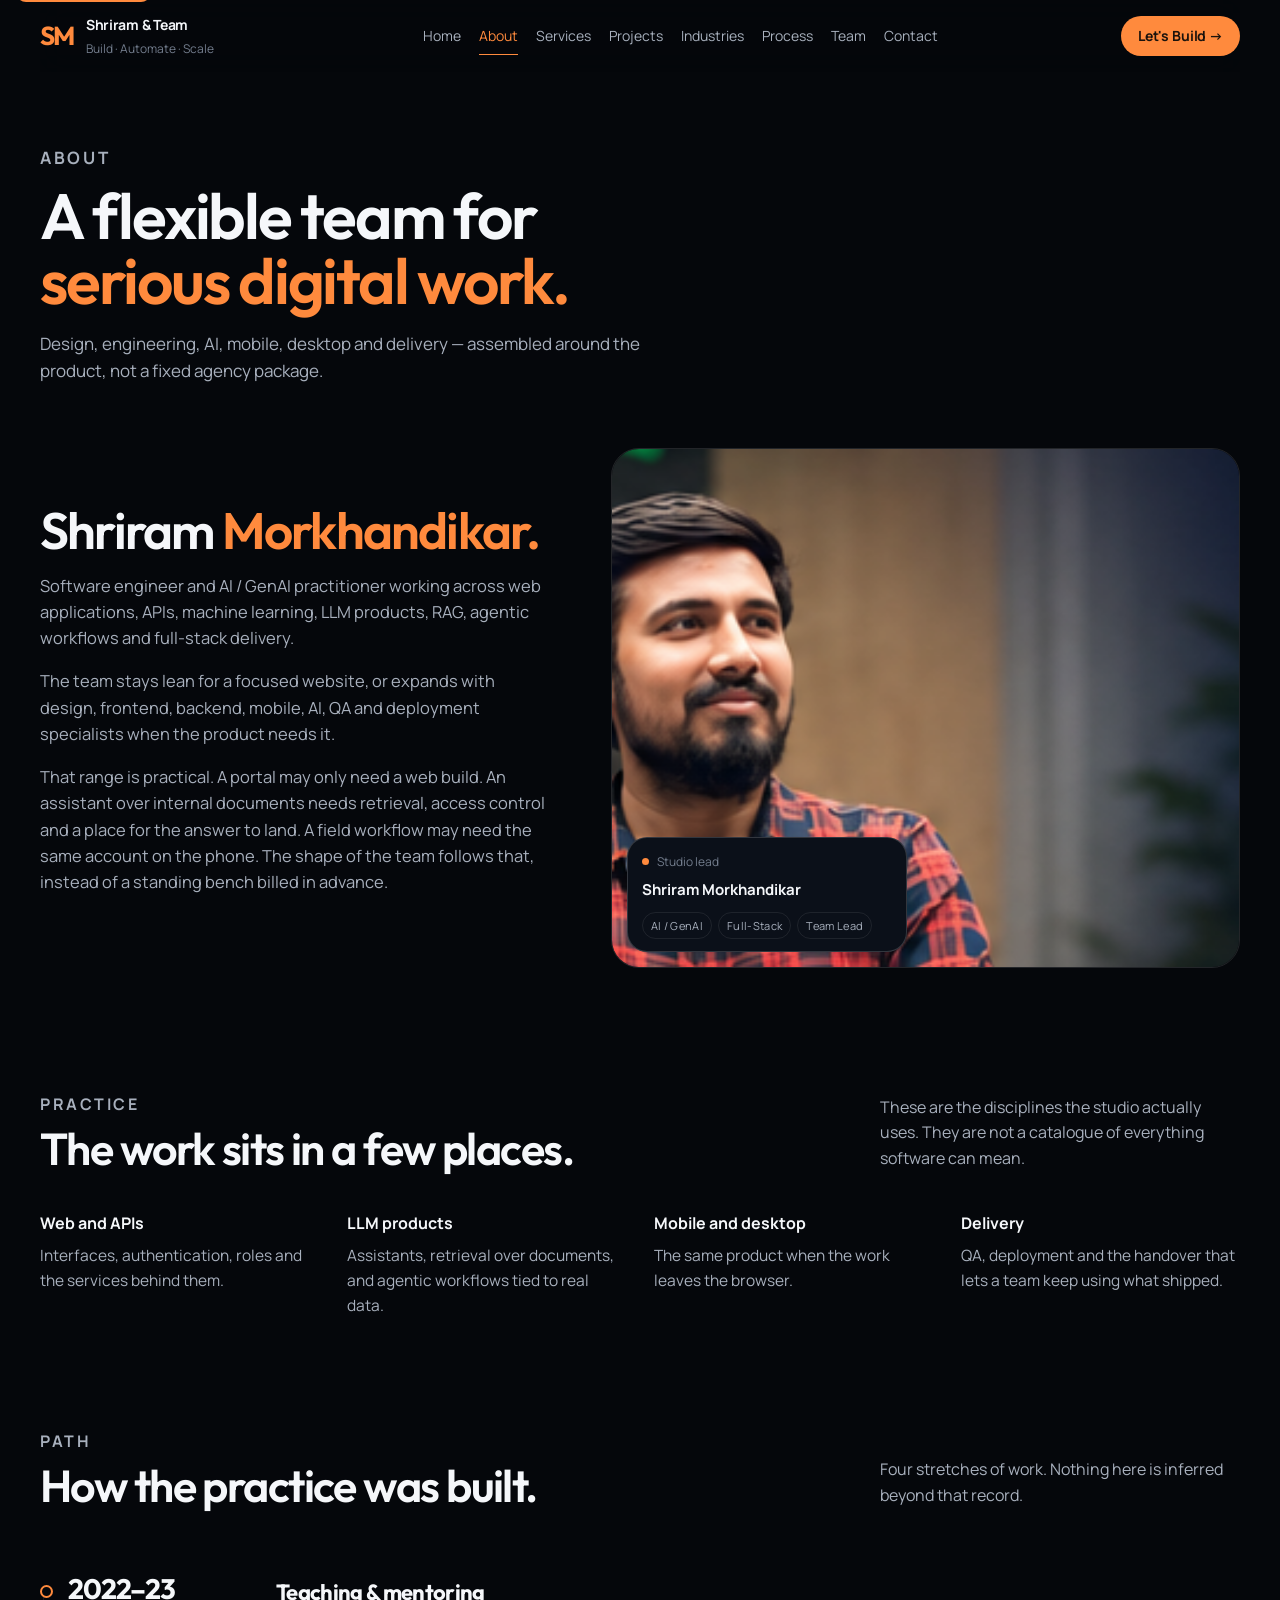
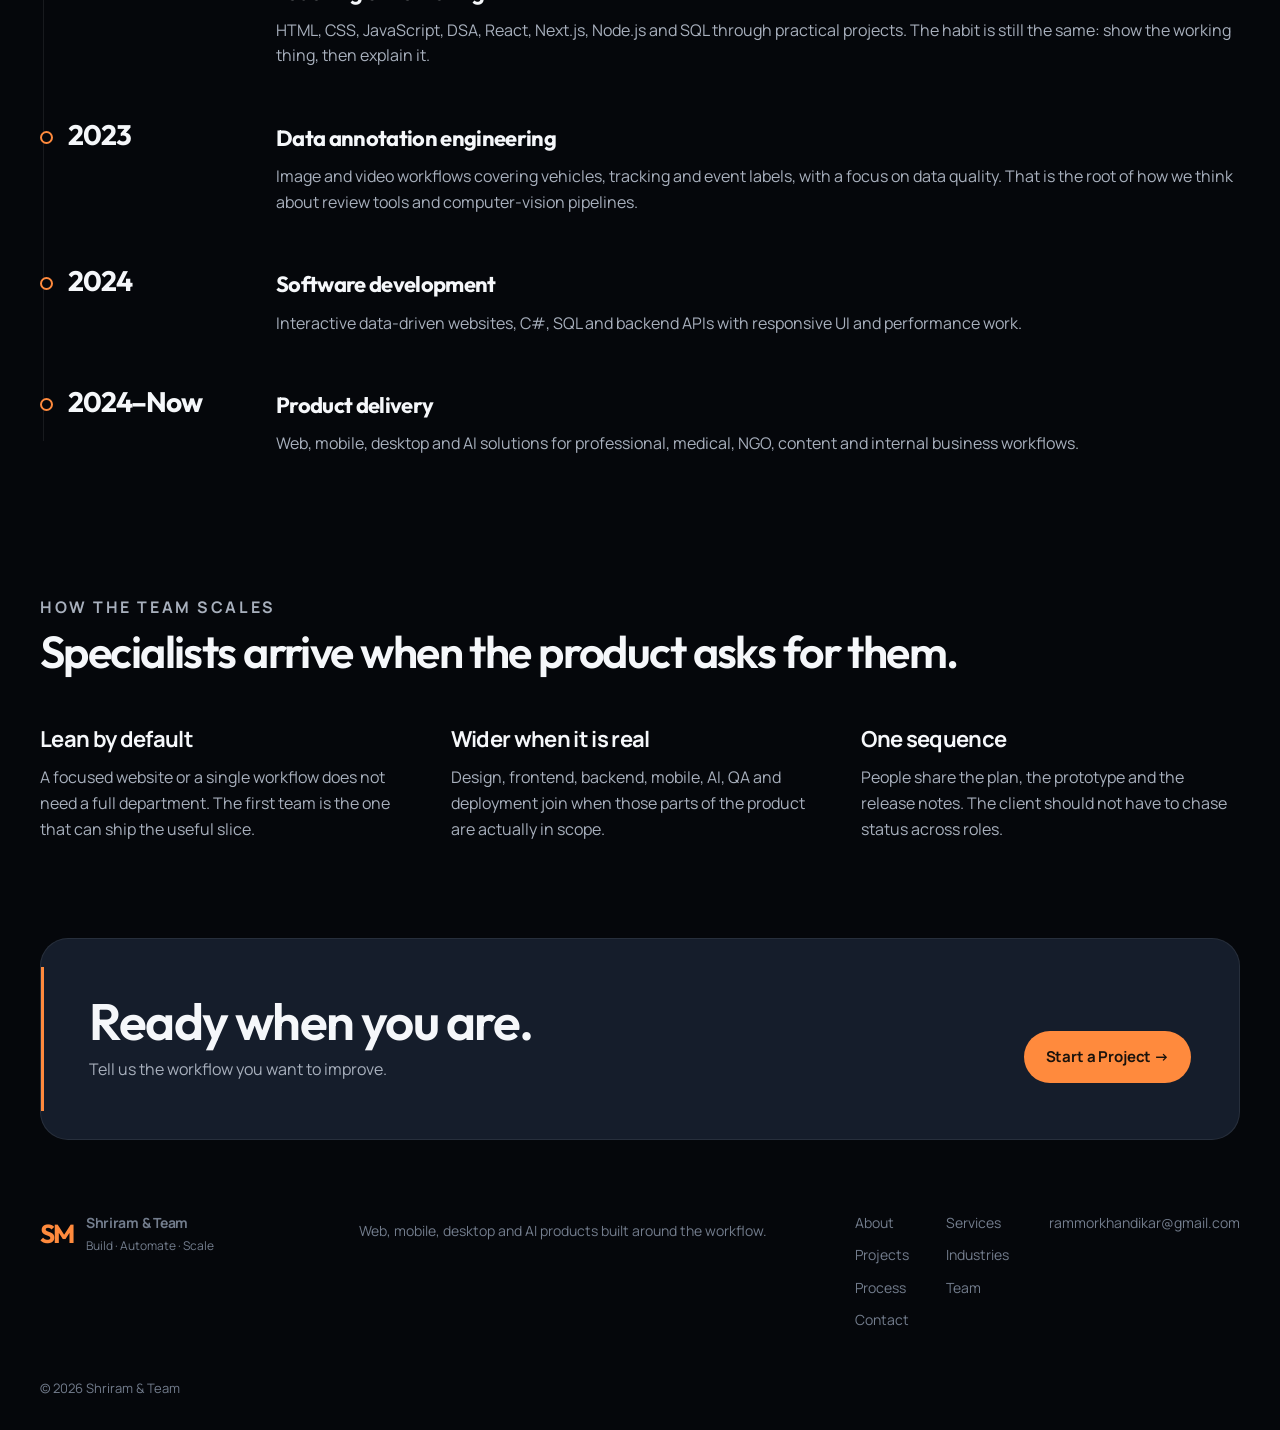
==== commit 753771b4: "Turn the studio site into a fuller product story. Each page now explains the workflow, the service, " ====
--- a/about.html
+++ b/about.html
@@ -3,13 +3,21 @@
 <head>
 <meta charset="utf-8">
 <meta name="viewport" content="width=device-width, initial-scale=1">
-<meta name="description" content="About Shriram Morkhandikar and the team building web, mobile, desktop and AI products.">
-<title>About — Shriram & Team</title>
+<title>About — Shriram &amp; Team</title>
+<meta name="description" content="Shriram Morkhandikar leads a flexible team for web, mobile, desktop and AI product work.">
+<link rel="canonical" href="https://mrrammorkhandikar.github.io/ChatGpt_Test_01/about.html">
+<meta property="og:title" content="About — Shriram & Team">
+<meta property="og:description" content="A flexible team for serious digital work, led by Shriram Morkhandikar.">
+<meta property="og:image" content="https://mrrammorkhandikar.github.io/ChatGpt_Test_01/assets/og.jpg">
+<meta name="twitter:card" content="summary_large_image">
 <link rel="icon" href="assets/favicon.svg" type="image/svg+xml">
 <link rel="preconnect" href="https://fonts.googleapis.com">
 <link rel="preconnect" href="https://fonts.gstatic.com" crossorigin>
-<link href="https://fonts.googleapis.com/css2?family=Manrope:wght@400;500;600;700&family=Outfit:wght@500;600;700;800&display=swap" rel="stylesheet">
+<link href="https://fonts.googleapis.com/css2?family=Manrope:wght@400;500;600;700&family=Outfit:wght@500;600;700&display=swap" rel="stylesheet">
 <link rel="stylesheet" href="style.css">
+<script type="application/ld+json">
+{"@context":"https://schema.org","@type":"Person","name":"Shriram Morkhandikar","jobTitle":"AI / GenAI, Full-Stack, Team Lead","email":"rammorkhandikar@gmail.com","worksFor":{"@type":"Organization","name":"Shriram & Team","url":"https://mrrammorkhandikar.github.io/ChatGpt_Test_01/"}}
+</script>
 <script>try{if(!matchMedia("(prefers-reduced-motion: reduce)").matches)document.documentElement.classList.add("js")}catch(e){}</script>
 </head>
 <body>
@@ -26,7 +34,7 @@
 </header>
 <main id="content">
   <section class="page-hero">
-    <p class="eyebrow">ABOUT</p>
+    <p class="eyebrow">About</p>
     <h1>A flexible team for <em class="grad">serious digital work.</em></h1>
     <p>Design, engineering, AI, mobile, desktop and delivery — assembled around the product, not a fixed agency package.</p>
   </section>
@@ -35,6 +43,7 @@
       <h2>Shriram <em class="grad">Morkhandikar.</em></h2>
       <p>Software engineer and AI / GenAI practitioner working across web applications, APIs, machine learning, LLM products, RAG, agentic workflows and full-stack delivery.</p>
       <p>The team stays lean for a focused website, or expands with design, frontend, backend, mobile, AI, QA and deployment specialists when the product needs it.</p>
+      <p>That range is practical. A portal may only need a web build. An assistant over internal documents needs retrieval, access control and a place for the answer to land. A field workflow may need the same account on the phone. The shape of the team follows that, instead of a standing bench billed in advance.</p>
     </div>
     <figure class="portrait">
       <img class="about-photo" src="assets/about-portrait.png" alt="Shriram Morkhandikar">
@@ -45,38 +54,62 @@
       </figcaption>
     </figure>
   </section>
-  <section class="page-grid">
+
+  <section class="section">
+    <div class="section-head">
+      <div>
+        <p class="eyebrow">Practice</p>
+        <h2>The work sits in a few places.</h2>
+      </div>
+      <p>These are the disciplines the studio actually uses. They are not a catalogue of everything software can mean.</p>
+    </div>
+    <div class="strip-grid">
+      <p><strong>Web and APIs</strong>Interfaces, authentication, roles and the services behind them.</p>
+      <p><strong>LLM products</strong>Assistants, retrieval over documents, and agentic workflows tied to real data.</p>
+      <p><strong>Mobile and desktop</strong>The same product when the work leaves the browser.</p>
+      <p><strong>Delivery</strong>QA, deployment and the handover that lets a team keep using what shipped.</p>
+    </div>
+  </section>
+
+  <section class="section">
+    <div class="section-head">
+      <div>
+        <p class="eyebrow">Path</p>
+        <h2>How the practice was built.</h2>
+      </div>
+      <p>Four stretches of work. Nothing here is inferred beyond that record.</p>
+    </div>
     <div class="timeline">
-      <article><b>2022–23</b><div><h3>Teaching &amp; mentoring</h3><p>HTML, CSS, JavaScript, DSA, React, Next.js, Node.js and SQL through practical projects.</p></div></article>
-      <article><b>2023</b><div><h3>Data annotation engineering</h3><p>Image and video workflows covering vehicles, tracking and event labels, with a focus on data quality.</p></div></article>
+      <article><b>2022–23</b><div><h3>Teaching &amp; mentoring</h3><p>HTML, CSS, JavaScript, DSA, React, Next.js, Node.js and SQL through practical projects. The habit is still the same: show the working thing, then explain it.</p></div></article>
+      <article><b>2023</b><div><h3>Data annotation engineering</h3><p>Image and video workflows covering vehicles, tracking and event labels, with a focus on data quality. That is the root of how we think about review tools and computer-vision pipelines.</p></div></article>
       <article><b>2024</b><div><h3>Software development</h3><p>Interactive data-driven websites, C#, SQL and backend APIs with responsive UI and performance work.</p></div></article>
       <article><b>2024–Now</b><div><h3>Product delivery</h3><p>Web, mobile, desktop and AI solutions for professional, medical, NGO, content and internal business workflows.</p></div></article>
     </div>
   </section>
-  <section class="band">
-    <div><h2>Ready when you are.</h2><p>Tell us the workflow you want to improve.</p></div>
-    <a class="btn btn-orange btn-lg" href="contact.html">Start a Project →</a>
+
+  <section class="section">
+    <div class="section-head">
+      <div>
+        <p class="eyebrow">How the team scales</p>
+        <h2>Specialists arrive when the product asks for them.</h2>
+      </div>
+    </div>
+    <div class="principles">
+      <article><h3>Lean by default</h3><p>A focused website or a single workflow does not need a full department. The first team is the one that can ship the useful slice.</p></article>
+      <article><h3>Wider when it is real</h3><p>Design, frontend, backend, mobile, AI, QA and deployment join when those parts of the product are actually in scope.</p></article>
+      <article><h3>One sequence</h3><p>People share the plan, the prototype and the release notes. The client should not have to chase status across roles.</p></article>
+    </div>
   </section>
+
+  <section class="band"><div><h2>Ready when you are.</h2><p>Tell us the workflow you want to improve.</p></div><a class="btn btn-orange btn-lg" href="contact.html">Start a Project →</a></section>
 </main>
 <footer class="site-footer">
-  <div class="footer-lead">
-    <p class="eyebrow">Let's work together</p>
-    <h2>Have something worth building?</h2>
-    <a class="btn btn-orange" href="contact.html">Start a Project →</a>
-  </div>
   <div class="footer-meta">
     <a class="brand" href="index.html"><span class="mark">SM</span><span><strong>Shriram &amp; Team</strong><small>Build · Automate · Scale</small></span></a>
-    <p>Web · Mobile · Desktop · AI · UI/UX</p>
-    <nav aria-label="Footer">
-      <a href="about.html">About</a>
-      <a href="services.html">Services</a>
-      <a href="projects.html">Projects</a>
-      <a href="industries.html">Industries</a>
-      <a href="process.html">Process</a>
-      <a href="team.html">Team</a>
-      <a href="contact.html">Contact</a>
-    </nav>
+    <p>Web, mobile, desktop and AI products built around the workflow.</p>
+    <nav aria-label="Footer"><a href="about.html">About</a><a href="services.html">Services</a><a href="projects.html">Projects</a><a href="industries.html">Industries</a><a href="process.html">Process</a><a href="team.html">Team</a><a href="contact.html">Contact</a></nav>
     <a href="mailto:rammorkhandikar@gmail.com">rammorkhandikar@gmail.com</a>
+    <p class="copy">© 2026 Shriram &amp; Team</p>
   </div>
 </footer>
 </div>
--- a/style.css
+++ b/style.css
@@ -25,7 +25,7 @@
   --space-9: 80px;
   --space-10: 120px;
   --section-space: 112px;
-  --container-width: 1180px;
+  --container-width: 1320px;
   --sans: "Manrope", "Segoe UI", sans-serif;
   --display: "Outfit", "Manrope", sans-serif;
 }
@@ -47,8 +47,9 @@
 button, input, select, textarea { font: inherit; color: inherit; }
 button { cursor: pointer; }
 h1, h2, h3, p { overflow-wrap: break-word; }
-.shell { width: min(var(--container-width), calc(100% - 48px)); margin: 0 auto; }
-.ico { width: 20px; height: 20px; display: block; color: var(--accent); }
+.shell { width: min(var(--container-width), calc(100% - 80px)); margin: 0 auto; }
+.ico { width: 20px; height: 20px; display: block; color: var(--text-secondary); }
+.stat .ico { color: var(--accent); }
 .skip {
   position: absolute; left: 16px; top: -40px; z-index: 80;
   background: var(--accent); color: var(--accent-ink);
@@ -60,9 +61,11 @@
   position: sticky; top: 0; z-index: 40;
   height: 72px;
   display: flex; align-items: center; gap: 24px;
-  background: rgba(5, 7, 11, 0.9);
+  background: rgba(5, 7, 11, 0.78);
   backdrop-filter: blur(14px);
-}
+  transition: background .2s ease, box-shadow .2s ease;
+}
+.nav.is-scrolled { background: rgba(5, 7, 11, 0.96); box-shadow: 0 1px 0 rgba(255, 255, 255, 0.06); }
 .brand { display: flex; align-items: center; gap: 12px; min-width: 200px; }
 .mark {
   font-family: var(--display); font-weight: 700; font-size: 26px;
@@ -94,8 +97,8 @@
 .btn:hover { transform: translateY(-1px); }
 .btn-orange { background: var(--accent); color: var(--accent-ink); }
 .btn-orange:hover { background: #ff9a55; box-shadow: 0 8px 22px rgba(255, 138, 61, 0.28); }
-.btn-ghost { background: var(--surface); border-color: var(--border); color: var(--text); }
-.btn-ghost:hover { border-color: var(--border-strong); background: var(--surface-2); }
+.btn-ghost { background: transparent; border-color: rgba(255, 255, 255, 0.22); color: var(--text); }
+.btn-ghost:hover { border-color: rgba(255, 255, 255, 0.42); background: var(--surface-2); }
 .nav-cta { min-height: 40px; padding: 0 16px; font-size: 14px; }
 .menu-cta { display: none; }
 .btn-lg { min-height: 52px; padding: 0 22px; }
@@ -103,9 +106,9 @@
 .text-link:hover { color: var(--accent); }
 .arrow-btn, .project::after, .svc .arrow, .info .arrow {
   width: 34px; height: 34px; border-radius: 50%;
-  border: 1px solid var(--border); background: var(--surface-3);
-  display: inline-grid; place-items: center; font-size: 14px; color: var(--text);
-  transition: transform .2s ease, border-color .2s ease, color .2s ease;
+  border: 1px solid rgba(255, 255, 255, 0.14); background: transparent;
+  display: inline-grid; place-items: center; font-size: 14px; color: var(--text-secondary);
+  transition: transform .2s ease, border-color .2s ease, color .2s ease, background .2s ease;
 }
 .project { position: relative; }
 .project::after {
@@ -114,6 +117,7 @@
 .svc:hover .arrow, .info:hover .arrow, .project:hover::after {
   transform: translateX(3px); border-color: var(--accent); color: var(--accent);
 }
+.svc:hover .ico, .info:hover .ico, .industry-index a:hover .ico, .step-card:hover .ico { color: var(--accent); }
 
 .eyebrow {
   margin: 0; color: var(--text-muted); font-size: 12px; font-weight: 700;
@@ -129,7 +133,7 @@
 .kicker { margin: 0; color: var(--text-muted); font-size: 13px; letter-spacing: 0.04em; }
 .hero-stage h1 {
   margin: 16px 0 18px; font-family: var(--display); font-weight: 600;
-  font-size: clamp(3.5rem, 6vw, 5.5rem); line-height: 0.92; letter-spacing: -0.045em;
+  font-size: clamp(3.5rem, 7vw, 6.6rem); line-height: 0.92; letter-spacing: -0.045em;
 }
 .hero-stage h1 span { display: block; }
 .hero-stage .lede { max-width: 480px; margin: 0 0 28px; color: var(--text-secondary); font-size: 17px; }
@@ -153,51 +157,57 @@
   padding: 4px 8px; border-radius: 999px; border: 1px solid var(--border); color: var(--text-secondary);
 }
 
-.proof { display: grid; grid-template-columns: repeat(4, 1fr); gap: 12px; margin-top: 36px; }
+.proof { display: grid; grid-template-columns: repeat(4, 1fr); gap: 12px; margin-top: 48px; }
 .stat {
-  padding: 16px 16px 14px; background: var(--surface); border: 1px solid var(--border);
+  padding: 20px 20px 18px; background: var(--surface-2); border: 1px solid var(--border);
   border-radius: var(--radius-lg); transition: transform .2s ease, border-color .2s ease;
 }
 .stat:hover { transform: translateY(-3px); border-color: var(--border-strong); }
-.stat .ico { margin-bottom: 14px; }
+.stat .ico { margin-bottom: 16px; }
 .stat strong {
-  display: block; font-family: var(--display); font-size: clamp(1.8rem, 2.4vw, 2.3rem);
+  display: block; font-family: var(--display); font-size: clamp(2rem, 2.6vw, 2.5rem);
   letter-spacing: -0.04em; line-height: 1;
 }
-.stat span { display: block; margin-top: 6px; color: var(--text-muted); font-size: 13px; }
+.stat span { display: block; margin-top: 8px; color: var(--text-secondary); font-size: 13px; }
 
 .section { padding-top: var(--section-space); }
-.section-head { display: flex; justify-content: space-between; align-items: flex-end; gap: 24px; margin-bottom: 28px; }
+.section-head { display: flex; justify-content: space-between; align-items: flex-end; gap: 32px; margin-bottom: 40px; }
 .section-head h2, .page-hero h1, .band h2, .footer-lead h2, .split h2, .contact-copy h2 {
   font-family: var(--display); font-weight: 600; letter-spacing: -0.035em; line-height: 1.02;
 }
-.section-head h2 { margin: 8px 0 0; font-size: clamp(2.15rem, 4vw, 3rem); }
-.section-head p { margin: 0; max-width: 340px; color: var(--text-muted); font-size: 15px; }
+.section-head h2 { margin: 8px 0 0; font-size: clamp(2rem, 3.5vw, 3.5rem); }
+.section-head p { margin: 0; max-width: 360px; color: var(--text-secondary); font-size: 16px; }
 
 .offer { list-style: none; margin: 0; padding: 0; display: grid; grid-template-columns: repeat(3, 1fr); gap: 14px; }
 .svc {
-  display: flex; flex-direction: column; gap: 12px; min-height: 210px;
-  padding: 18px; background: var(--surface); border: 1px solid var(--border); border-radius: var(--radius-lg);
+  display: flex; flex-direction: column; gap: 12px; min-height: 0;
+  padding: 22px; background: var(--surface-2); border: 1px solid var(--border); border-radius: var(--radius-lg);
   transition: transform .2s ease, border-color .2s ease, background .2s ease;
 }
-.svc:hover { transform: translateY(-3px); border-color: rgba(255, 138, 61, 0.45); background: var(--surface-2); }
+.svc:hover { transform: translateY(-3px); border-color: rgba(255, 138, 61, 0.4); background: var(--surface-3); }
 .svc-top { display: flex; justify-content: space-between; align-items: center; }
 .svc .num, .service-sheet .num { color: var(--accent); font-size: 12px; letter-spacing: 0.08em; }
-.svc h3 { margin: 8px 0 0; font-size: 20px; letter-spacing: -0.03em; }
-.svc p { margin: 0; color: var(--text-muted); font-size: 14.5px; }
+.svc h3 { margin: 10px 0 0; font-size: 22px; letter-spacing: -0.03em; }
+.svc p { margin: 0; color: var(--text-secondary); font-size: 15.5px; line-height: 1.55; }
 .svc .arrow { margin-top: auto; }
-
-.feature-work { display: grid; grid-template-columns: 1.35fr 1fr 1fr; gap: 14px; align-items: stretch; }
-.feature-work .lead { grid-column: 1; grid-row: 1 / span 2; }
+.offer li:nth-child(-n + 3) .svc { background: var(--surface-3); }
+
+.feature-work { display: grid; grid-template-columns: 1fr 1fr; gap: 16px; align-items: stretch; }
+.feature-work .lead {
+  grid-column: 1 / -1;
+  display: grid;
+  grid-template-columns: 1.2fr 0.92fr;
+}
 .project {
   display: flex; flex-direction: column; min-width: 0;
-  background: var(--surface); border: 1px solid var(--border); border-radius: var(--radius-lg); overflow: hidden;
-  transition: transform .2s ease, border-color .2s ease;
-}
-.project:hover { transform: translateY(-3px); border-color: var(--border-strong); }
+  background: var(--surface-2); border: 1px solid var(--border); border-radius: var(--radius-lg); overflow: hidden;
+  transition: transform .2s ease, border-color .2s ease, opacity .2s ease;
+}
+.project:hover { transform: translateY(-4px); border-color: var(--border-strong); }
 .project[hidden] { display: none; }
-.shot { position: relative; height: 168px; overflow: hidden; background: var(--surface-3); }
-.feature-work .lead .shot { height: auto; flex: 1; min-height: 340px; }
+.shot { position: relative; height: 200px; overflow: hidden; background: var(--surface-3); }
+.feature-work .shot { height: 220px; }
+.feature-work .lead .shot { height: 100%; min-height: 380px; }
 .shot-tag, .chip {
   display: inline-flex; align-items: center; font-size: 11px; letter-spacing: 0.04em;
   text-transform: uppercase; color: var(--text);
@@ -208,9 +218,11 @@
 }
 .chip { display: none; }
 .project-body { padding: 14px 52px 16px 16px; display: flex; flex-direction: column; gap: 8px; }
-.project h3 { margin: 0; font-size: 18px; letter-spacing: -0.03em; }
-.feature-work .lead h3, .project-grid .lead h3 { font-size: 28px; }
-.project p { margin: 0; color: var(--text-muted); font-size: 14.5px; }
+.project h3 { margin: 0; font-size: 22px; letter-spacing: -0.03em; }
+.feature-work .lead h3, .project-grid .lead h3 { font-size: 32px; }
+.feature-work .lead .project-body { justify-content: center; padding: 32px 72px 32px 32px; gap: 14px; }
+.feature-work .lead p { font-size: 16.5px; color: var(--text-secondary); }
+.project p { margin: 0; color: var(--text-secondary); font-size: 15.5px; line-height: 1.5; }
 .tags { display: flex; flex-wrap: wrap; gap: 6px; }
 .tag {
   font-size: 12px; color: var(--text-secondary); padding: 3px 8px;
@@ -219,14 +231,15 @@
 .tag + .tag:before { content: none; }
 .more { margin-top: 20px; }
 .project:hover .shot { transform: none; }
+.project:has(.text-link)::after { content: none; }
 
 .industry-index { display: grid; grid-template-columns: repeat(4, 1fr); gap: 12px; }
 .industry-index a {
   display: flex; align-items: center; gap: 10px; min-height: 64px; padding: 12px 14px;
-  background: var(--surface); border: 1px solid var(--border); border-radius: var(--radius-md);
+  background: var(--surface-2); border: 1px solid var(--border); border-radius: var(--radius-md);
   font-size: 14.5px; transition: border-color .2s ease, background .2s ease, transform .2s ease;
 }
-.industry-index a:hover { border-color: rgba(255, 138, 61, 0.45); background: var(--surface-2); transform: translateY(-2px); }
+.industry-index a:hover { border-color: rgba(255, 138, 61, 0.45); background: var(--surface-3); transform: translateY(-2px); }
 .industry-index small { margin-left: auto; color: var(--text-muted); font-size: 12px; }
 
 .journey {
@@ -244,9 +257,9 @@
 }
 .journey li:hover .step-mark { background: var(--accent); border-color: var(--accent); }
 .journey li:hover .step-mark .ico { color: var(--accent-ink); }
-.journey b { display: block; margin: 0 0 8px; color: var(--accent); font-size: 12px; letter-spacing: 0.08em; }
-.journey h3 { margin: 0 0 8px; font-size: 18px; letter-spacing: -0.03em; }
-.journey p { margin: 0; color: var(--text-muted); font-size: 14.5px; }
+.journey b { display: block; margin: 0 0 8px; color: var(--text-muted); font-size: 12px; letter-spacing: 0.08em; }
+.journey h3 { margin: 0 0 8px; font-size: 20px; letter-spacing: -0.03em; }
+.journey p { margin: 0; color: var(--text-secondary); font-size: 15.5px; }
 
 .studio-team { display: grid; grid-template-columns: 0.85fr 1.15fr; gap: 40px; align-items: center; }
 .studio-team figure { position: relative; margin: 0; }
@@ -255,6 +268,7 @@
 .studio-team figcaption .mini-pills { margin-top: 10px; }
 .studio-team .portrait-lg, .member.lead img, .portrait img, .about-photo {
   width: 100%; object-fit: cover; object-position: center 18%; border-radius: var(--radius-xl);
+  border: 1px solid rgba(255, 255, 255, 0.12);
 }
 .studio-team .portrait-lg { height: 520px; }
 .role-list { list-style: none; margin: 0; padding: 0; }
@@ -268,9 +282,9 @@
 .role-list small { color: var(--text-muted); font-size: 13px; }
 
 .page-hero { padding: 72px 0 8px; }
-.page-hero h1 { margin: 12px 0 16px; font-size: clamp(3.25rem, 5.5vw, 4.5rem); max-width: 16ch; }
+.page-hero h1 { margin: 12px 0 16px; font-size: clamp(3rem, 5vw, 5rem); max-width: 16ch; }
 .page-hero > p { max-width: 640px; margin: 0; color: var(--text-secondary); font-size: 17px; }
-.page-grid { padding: 36px 0 8px; }
+.page-grid { padding: 56px 0 12px; }
 .split { display: grid; grid-template-columns: 0.9fr 1.1fr; gap: 56px; align-items: center; }
 .split h2 { margin: 0 0 16px; font-size: clamp(2.2rem, 4vw, 3.2rem); }
 .split p { color: var(--text-secondary); font-size: 16.5px; }
@@ -284,9 +298,9 @@
 }
 .timeline article {
   display: grid; grid-template-columns: 180px 1fr; gap: 28px;
-  padding: 28px 0 28px 28px; border-top: 1px solid var(--border); position: relative;
-}
-.timeline article:last-child { border-bottom: 1px solid var(--border); }
+  padding: 26px 0 26px 28px; border: 0; position: relative;
+}
+.timeline article:last-child { border: 0; }
 .timeline article:before {
   content: ""; position: absolute; left: 0; top: 36px; width: 9px; height: 9px; border-radius: 50%;
   background: var(--bg); border: 2px solid var(--accent);
@@ -295,15 +309,20 @@
   font-family: var(--display); font-size: clamp(1.6rem, 2.2vw, 2rem);
   letter-spacing: -0.04em; line-height: 1;
 }
-.timeline h3 { margin: 0 0 6px; font-size: 13px; letter-spacing: 0.08em; text-transform: uppercase; color: var(--text-secondary); }
-.timeline p { margin: 0; color: var(--text-muted); }
+.timeline h3 { margin: 0 0 8px; font-family: var(--display); font-size: 22px; letter-spacing: -0.03em; color: var(--text); }
+.timeline p { margin: 0; color: var(--text-secondary); font-size: 16px; }
 
 .service-sheet { list-style: none; margin: 8px 0 0; padding: 0; display: grid; grid-template-columns: repeat(3, 1fr); gap: 14px; }
 .service-sheet li { display: block; padding: 0; border: 0; }
 .service-sheet .svc { min-height: 240px; }
-.service-sheet .feature .svc { background: var(--surface-2); }
-.service-sheet h3 { margin: 8px 0 0; font-size: clamp(1.25rem, 2vw, 1.5rem); }
-.service-sheet p { margin: 0; color: var(--text-muted); font-size: 15px; }
+.service-sheet .feature .svc {
+  background: var(--surface-3);
+  border-color: rgba(255, 255, 255, 0.12);
+  box-shadow: inset 0 2px 0 var(--accent);
+}
+.service-sheet h3 { margin: 8px 0 0; font-size: clamp(1.35rem, 2vw, 1.65rem); }
+.service-sheet .feature h3 { font-size: clamp(1.5rem, 2.2vw, 1.8rem); }
+.service-sheet p { margin: 0; color: var(--text-secondary); font-size: 15.5px; }
 
 .filters { display: flex; flex-wrap: wrap; gap: 8px; margin: 0 0 22px; }
 .filters button {
@@ -318,44 +337,49 @@
 .project-grid .lead .shot { height: 100%; min-height: 360px; }
 .project-grid .mid .shot { height: 260px; }
 
-.ind-large { display: grid; grid-template-columns: repeat(3, 1fr); gap: 14px; }
+.ind-large { display: grid; grid-template-columns: repeat(3, 1fr); gap: 16px; }
 .info {
-  position: relative; background: var(--surface); border: 1px solid var(--border);
-  border-radius: var(--radius-lg); padding: 18px 18px 16px;
+  position: relative; background: var(--surface-2); border: 1px solid var(--border);
+  border-radius: var(--radius-lg); padding: 26px 24px 28px;
   transition: background .2s ease, border-color .2s ease, transform .2s ease;
 }
-.info:hover { background: var(--surface-2); border-color: var(--border-strong); transform: translateY(-2px); }
+.info:hover { background: var(--surface-3); border-color: var(--border-strong); transform: translateY(-2px); }
 .info .top { display: flex; align-items: center; justify-content: space-between; margin-bottom: 14px; }
 .info .idx { color: var(--text-muted); font-size: 12px; }
-.info h3 { margin: 0 0 8px; font-size: 18px; letter-spacing: -0.03em; }
-.info p { margin: 0; color: var(--text-muted); font-size: 14.5px; padding-right: 28px; }
-.info .arrow { position: absolute; right: 14px; bottom: 14px; opacity: 0; }
+.info h3 { margin: 0 0 8px; font-size: 20px; letter-spacing: -0.03em; }
+.info p { margin: 0; color: var(--text-secondary); font-size: 15.5px; padding-right: 8px; }
+.info .arrow { position: absolute; right: 16px; bottom: 16px; opacity: 0; }
 .info:hover .arrow, .info:focus-visible .arrow { opacity: 1; }
 .info.feature { grid-column: span 2; }
 .info.feature h3 { font-size: 26px; }
 
-.steps-large { display: grid; grid-template-columns: repeat(4, 1fr); gap: 22px; position: relative; padding-top: 8px; }
+.steps-large { display: grid; grid-template-columns: repeat(4, 1fr); gap: 28px; position: relative; padding-top: 8px; }
 .steps-large:before {
-  content: ""; position: absolute; top: 30px; left: 4%; right: 4%; height: 1px; background: var(--border);
+  content: ""; position: absolute; top: 5px; left: 0; right: 6%; height: 1px; background: var(--border);
 }
 .step-card { position: relative; display: block; background: none; border: 0; padding: 0; }
 .step-card b {
-  position: relative; z-index: 1; display: grid; place-items: center;
-  width: 46px; height: 46px; margin: 0 0 16px; border-radius: 50%;
-  background: var(--bg); border: 1px solid var(--border);
-  font-family: var(--display); font-size: 14px; color: var(--accent); line-height: 1;
-}
-.step-card:hover b { background: var(--accent); color: var(--accent-ink); border-color: var(--accent); }
-.step-card .ico { margin-bottom: 10px; }
-.step-card h3 { margin: 0 0 8px; font-size: 20px; }
-.step-card p { margin: 0; color: var(--text-muted); font-size: 15px; }
+  position: relative; z-index: 1; display: block;
+  width: auto; height: auto; margin: 0 0 12px; padding-top: 28px;
+  border: 0; border-radius: 0; background: none;
+  font-family: var(--display); font-size: clamp(2.5rem, 3.4vw, 3.15rem); font-weight: 600;
+  letter-spacing: -0.05em; color: var(--text); line-height: 0.9;
+}
+.step-card b:before {
+  content: ""; position: absolute; left: 0; top: 0; width: 12px; height: 12px; border-radius: 50%;
+  background: var(--bg); border: 2px solid var(--accent);
+}
+.step-card:hover b:before { background: var(--accent); }
+.step-card .ico { margin-bottom: 12px; }
+.step-card h3 { margin: 0 0 8px; font-size: 22px; }
+.step-card p { margin: 0; color: var(--text-secondary); font-size: 15.5px; }
 
 .team-large { display: grid; grid-template-columns: 0.82fr 1.18fr; gap: 28px 40px; }
 .member { background: none; border: 0; padding: 0; text-align: left; }
 .member.lead { grid-row: span 6; }
-.member.lead img { height: 560px; border: 0; margin: 0 0 16px; }
+.member.lead img { height: 560px; margin: 0 0 16px; }
 .member.lead h3 { font-size: 28px; }
-.member .role { margin: 0; color: var(--accent); font-size: 13px; font-weight: 700; }
+.role, .member .role { margin: 0; color: var(--accent); font-size: 13px; font-weight: 700; }
 .member .mail { display: inline-block; margin-top: 8px; color: var(--text-secondary); border-bottom: 1px solid var(--border); font-size: 14px; }
 .member:not(.lead) {
   display: grid; grid-template-columns: 64px 1fr; gap: 14px; align-items: center;
@@ -364,7 +388,7 @@
 .member:not(.lead) img { width: 64px; height: 64px; margin: 0; border-radius: 50%; object-fit: cover; border: 0; }
 .member h3 { margin: 0 0 2px; font-size: 17px; }
 .member:not(.lead) .role { color: var(--text-muted); font-weight: 600; }
-.member p { margin: 4px 0 0; color: var(--text-muted); font-size: 14.5px; }
+.member p { margin: 4px 0 0; color: var(--text-secondary); font-size: 15px; }
 
 .contact-grid { display: grid; grid-template-columns: 0.8fr 1.2fr; gap: 64px; align-items: start; }
 .contact-copy { position: sticky; top: 96px; }
@@ -374,7 +398,7 @@
 .brief { display: grid; gap: 14px; }
 .brief label { display: grid; gap: 8px; font-size: 13px; color: var(--text-muted); }
 .brief input, .brief select, .brief textarea {
-  width: 100%; min-height: 52px; background: var(--surface); border: 1px solid var(--border);
+  width: 100%; min-height: 52px; background: var(--surface-2); border: 1px solid rgba(255, 255, 255, 0.12);
   border-radius: var(--radius-md); padding: 12px 14px; font-size: 16px;
 }
 .brief textarea { min-height: 150px; resize: vertical; }
@@ -384,40 +408,51 @@
 .brief .btn { justify-self: start; margin-top: 8px; min-width: 220px; }
 
 .band {
-  display: flex; justify-content: space-between; align-items: flex-end; gap: 24px;
-  margin: 72px 0 0; padding: 28px 0 0; border-top: 1px solid var(--border);
-}
-.band h2 { margin: 0 0 8px; font-size: clamp(1.8rem, 3vw, 2.4rem); }
-.band p { margin: 0; color: var(--text-muted); }
-.band .btn { background: transparent; color: var(--text); border: 0; border-bottom: 1px solid var(--accent); border-radius: 0; min-height: 0; padding: 0 0 3px; }
-.band .btn:hover { background: transparent; color: var(--accent); transform: none; box-shadow: none; }
+  position: relative; display: grid; grid-template-columns: minmax(0, 1fr) auto;
+  align-items: end; column-gap: 40px; overflow: hidden;
+  margin: 96px 0 8px; padding: 56px 48px; border-radius: var(--radius-xl);
+  background: var(--surface-3); border: 1px solid var(--border);
+}
+.band:before {
+  content: ""; position: absolute; left: 0; top: 28px; bottom: 28px; width: 3px; background: var(--accent);
+}
+.band h2 { margin: 0 0 10px; max-width: 16ch; font-size: clamp(2.2rem, 4vw, 3.2rem); }
+.band p { margin: 0; max-width: 42ch; color: var(--text-secondary); }
+.band .btn {
+  background: var(--accent); color: var(--accent-ink); border: 0; border-radius: 999px;
+  min-height: 52px; padding: 0 22px; align-self: end;
+}
+.band .btn:hover { background: #ff9a55; color: var(--accent-ink); box-shadow: 0 8px 22px rgba(255, 138, 61, 0.28); }
+main:has(.band) + .site-footer .footer-lead { display: none; }
+main:has(.band) + .site-footer { margin-top: 36px; }
 
 .site-footer { margin-top: 72px; padding-bottom: 32px; }
 .site-footer.quiet .footer-lead { display: none; }
 .footer-lead {
-  position: relative; padding: 56px 40px; border-radius: var(--radius-xl);
-  background: var(--surface); border: 1px solid var(--border); overflow: hidden;
+  position: relative; display: grid; grid-template-columns: minmax(0, 1fr) auto;
+  align-items: end; column-gap: 40px; padding: 56px 48px; border-radius: var(--radius-xl);
+  background: var(--surface-3); border: 1px solid var(--border); overflow: hidden;
 }
 .footer-lead:before {
   content: ""; position: absolute; left: 0; top: 28px; bottom: 28px; width: 3px; background: var(--accent);
 }
-.footer-lead h2 { margin: 12px 0 22px; max-width: 12ch; font-size: clamp(2.6rem, 5vw, 4rem); }
+.footer-lead .eyebrow { grid-column: 1; }
+.footer-lead h2 { grid-column: 1; margin: 12px 0 0; max-width: 11ch; font-size: clamp(2.7rem, 5vw, 4.2rem); }
+.footer-lead .btn { grid-column: 2; grid-row: 1 / span 2; align-self: end; }
 .footer-meta {
-  display: grid; grid-template-columns: 1.2fr 1fr 1.4fr auto; gap: 24px; align-items: start;
-  padding-top: 28px; color: var(--text-muted); font-size: 14px;
-}
-.footer-meta p { margin: 6px 0 0; }
-.footer-meta nav { display: flex; flex-wrap: wrap; gap: 8px 16px; max-width: 340px; }
+  display: flex; flex-wrap: wrap; align-items: flex-start; gap: 28px 40px;
+  padding-top: 36px; color: var(--text-muted); font-size: 14px;
+}
+.footer-meta .brand { margin-right: auto; }
+.footer-meta p { margin: 8px 48px 0 0; }
+.footer-meta nav { display: grid; grid-template-columns: 1fr 1fr; gap: 10px 28px; }
 .footer-meta nav a:hover, .footer-meta > a:hover { color: var(--text); }
 
 :focus-visible { outline: 2px solid var(--accent); outline-offset: 3px; }
 
-@media (prefers-reduced-motion: no-preference) {
-  .js .hero-stage, .js .proof, .js .section, .js .page-hero, .js .page-grid, .js .band, .js .footer-lead {
-    opacity: 0; transform: translateY(16px);
-  }
-  .js .is-in { opacity: 1; transform: none; transition: opacity .55s ease, transform .55s ease; }
-}
+.will-reveal { opacity: 0; transform: translateY(16px); }
+.will-reveal.is-in { opacity: 1; transform: none; transition: opacity .55s ease, transform .55s ease; }
+.project.is-out { opacity: 0; transform: translateY(8px); }
 
 /* product previews */
 .legal { background: #1b2a48; }
@@ -428,40 +463,84 @@
   overflow: hidden;
 }
 .legal .ui { display: grid; grid-template-columns: 72px 1fr; background: #152238; height: 100%; }
-.legal .sideb { background: #10192c; padding: 52px 12px 16px; display: grid; gap: 12px; align-content: start; }
+.legal .sideb { background: #10192c; padding: 56px 12px 16px; display: grid; gap: 16px; align-content: start; justify-items: center; }
 .legal .sideb i, .plain i { display: block; height: 8px; border-radius: 4px; background: #2c3d5c; }
-.legal .sideb i.on { background: var(--accent); width: 70%; }
+.legal .sideb i { width: 18px; height: 18px; border-radius: 6px; }
+.legal .sideb i.on { background: var(--accent); width: 18px; }
 .legal .mainb { display: flex; flex-direction: column; gap: 14px; height: 100%; padding: 52px 18px 18px; min-height: 0; }
 .legal .topbar, .health .topbar { height: 14px; width: 38%; border-radius: 4px; background: #6d84a8; flex: none; }
 .legal .cards2, .health .cards2 { display: grid; grid-template-columns: repeat(3, 1fr); gap: 10px; flex: none; }
-.legal .cards2 b, .health .cards2 b { display: block; height: 88px; border-radius: 8px; background: #314868; }
+.legal .cards2 b, .health .cards2 b { display: block; height: 88px; border-radius: 8px; background: #314868; position: relative; }
+.legal .cards2 b:before, .health .cards2 b:before {
+  content: ""; position: absolute; left: 12px; top: 14px; width: 46%; height: 7px; border-radius: 4px; background: rgba(255, 255, 255, 0.28);
+}
+.legal .cards2 b:after, .health .cards2 b:after {
+  content: ""; position: absolute; left: 12px; bottom: 14px; width: 34%; height: 16px; border-radius: 4px; background: rgba(255, 255, 255, 0.55);
+}
 .legal .cards2 b:first-child { box-shadow: inset 0 3px 0 var(--accent); }
-.legal .list { flex: 1; display: flex; flex-direction: column; justify-content: flex-start; gap: 10px; min-height: 80px; }
-.legal .list i { height: 34px; border-radius: 7px; background: #3c5278; display: block; }
-.legal .list i:nth-child(odd) { width: 92%; }
-.legal .list i:nth-child(even) { width: 74%; }
+.legal .list { flex: none; display: flex; flex-direction: column; justify-content: flex-start; gap: 8px; }
+.legal .list i { position: relative; height: 36px; border-radius: 7px; background: #243656; display: block; width: 100%; }
+.legal .list i:before {
+  content: ""; position: absolute; left: 12px; top: 50%; width: 16px; height: 16px; border-radius: 50%;
+  background: #8aa0c4; transform: translateY(-50%);
+}
+.legal .list i:after {
+  content: ""; position: absolute; left: 40px; top: 50%; width: 34%; height: 7px; border-radius: 4px;
+  background: #d5e2f4; transform: translateY(-50%);
+}
 .task { background: #e7eef6; }
 .task .desk { display: grid; grid-template-columns: 1.35fr .65fr; gap: 12px; height: 100%; padding: 0; background: transparent; }
 .task .win { background: #fff; border-radius: 0; padding: 48px 16px 16px; color: #17304a; }
 .task .win b { display: block; font-size: 12px; margin-bottom: 8px; }
 .task .win { display: flex; flex-direction: column; height: 100%; }
-.task .win i { display: block; height: 16px; flex: 1; max-height: 22px; border-radius: 4px; background: #e7eef6; margin-top: 10px; }
-.task .win i.on { background: #d7e6ff; box-shadow: inset 3px 0 #3d7cff; }
-.phone { background: #111; border-radius: 16px 16px 0 0; padding: 14px 8px 0; border: 2px solid #2a2a2a; border-bottom: 0; height: 100%; display: flex; flex-direction: column; }
-.phone i { display: block; height: 12px; border-radius: 4px; background: #2a3950; margin-top: 8px; }
-.phone i.btn { background: #3d7cff; height: 16px; }
+.task .win i {
+  position: relative; display: block; height: 28px; flex: 1; max-height: 34px; margin-top: 8px;
+  border-radius: 0; background: transparent; border-bottom: 1px solid #e6eef6;
+}
+.task .win i:before {
+  content: ""; position: absolute; left: 0; top: 50%; width: 14px; height: 14px; border-radius: 4px;
+  border: 1.5px solid #c5d4e6; background: #fff; transform: translateY(-50%);
+}
+.task .win i:after {
+  content: ""; position: absolute; left: 26px; right: 22%; top: 50%; height: 8px; border-radius: 4px;
+  background: #e7eef6; transform: translateY(-50%);
+}
+.task .win i.on:before { background: #3d7cff; border-color: #3d7cff; box-shadow: inset 0 0 0 2px #fff; }
+.task .win i.on:after { right: 36%; background: #c5d8f8; }
+.phone { background: #1a2333; border-radius: 16px 16px 0 0; padding: 14px 8px 0; border: 2px solid #2a2a2a; border-bottom: 0; height: 100%; display: flex; flex-direction: column; }
+.phone:before { content: ""; width: 34px; height: 5px; margin: 0 auto 4px; border-radius: 4px; background: #2e2e2e; }
+.phone i { position: relative; display: block; height: 22px; margin-top: 8px; flex: none; border-radius: 0; background: transparent; border-bottom: 1px solid #2a3950; }
+.phone i:before { content: ""; position: absolute; left: 0; top: 7px; width: 58%; height: 7px; border-radius: 4px; background: #3a4d68; }
+.phone i.on:before { width: 74%; background: #8eb0ff; }
+.phone i.btn { background: #3d7cff; height: 18px; min-height: 0; display: block; padding: 0; border-radius: 6px; border: 0; }
+.phone i.btn:before { content: none; }
 .chat { background: #16141f; }
-.chatui { background: #141824; padding: 52px 18px 18px; height: 100%; display: flex; flex-direction: column; justify-content: flex-end; gap: 4px; }
+.chatui { background: #141824; padding: 48px 18px 18px; height: 100%; display: flex; flex-direction: column; justify-content: flex-start; gap: 0; }
+.chatui:before { content: ""; width: 36%; height: 10px; border-radius: 4px; background: #3a3158; margin-bottom: 16px; }
 .bubble { font-size: 13px; line-height: 1.35; background: #2a2150; color: #efeaff; border-radius: 10px; padding: 8px 10px; margin-top: 8px; max-width: 88%; }
 .bubble.me { background: #243044; margin-left: auto; }
-.chatui .input { margin-top: 12px; height: 28px; border-radius: 8px; background: #0e121c; border: 1px solid #2a3348; }
+.chatui .input { margin-top: 16px; height: 32px; border-radius: 8px; background: #0e121c; border: 1px solid #2a3348; }
 .social { background: #eef3f8; }
 .soc { display: grid; grid-template-columns: 48px 1fr; background: #fff; height: 100%; }
-.soc-nav { background: #f3f6fb; }
+.soc-nav {
+  background:
+    linear-gradient(#1c2b3f, #1c2b3f) 14px 56px / 18px 8px no-repeat,
+    linear-gradient(#d5deea, #d5deea) 14px 78px / 18px 8px no-repeat,
+    linear-gradient(#d5deea, #d5deea) 14px 100px / 18px 8px no-repeat,
+    linear-gradient(#d5deea, #d5deea) 14px 122px / 18px 8px no-repeat,
+    #f3f6fb;
+}
 .feed { padding: 48px 14px 14px; display: flex; flex-direction: column; min-height: 0; }
 .posthead { display: flex; gap: 6px; align-items: center; font-size: 12px; color: #1c2b3f; }
 .posthead img { width: 18px; height: 18px; border-radius: 50%; object-fit: cover; }
-.photo { margin-top: 8px; flex: 1; min-height: 96px; border-radius: 6px; background: linear-gradient(180deg, rgba(0,0,0,.05), rgba(0,0,0,.25)), url("assets/about-portrait.png") center 20% / cover; }
+.photo {
+  position: relative; margin-top: 8px; flex: 1; min-height: 96px; border-radius: 8px; overflow: hidden;
+  background: linear-gradient(180deg, rgba(255,255,255,0) 42%, rgba(16,24,36,.55) 100%), linear-gradient(145deg, #d5e2f0, #8ea3ba 48%, #1c2b3f);
+}
+.photo:after {
+  content: ""; position: absolute; left: 12px; bottom: 14px; width: 46%; height: 7px; border-radius: 4px; background: rgba(255,255,255,.85);
+  box-shadow: 0 12px 0 rgba(255,255,255,.4);
+}
 .feed { height: 100%; }
 .reactions { display: flex; gap: 6px; margin-top: 8px; }
 .reactions i { width: 28px; height: 8px; border-radius: 4px; background: #e4ebf4; display: block; }
@@ -472,9 +551,11 @@
 .health .cards2 b:first-child { background: #d5f0ea; }
 .health .cards2 b:nth-child(2) { background: #d5e4fb; }
 .health .cards2 b:last-child { background: #f3e7d4; }
+.health .cards2 b:before { background: rgba(23, 48, 74, 0.28); }
+.health .cards2 b:after { background: rgba(23, 48, 74, 0.45); }
 .cal { margin-top: auto; display: grid; grid-template-columns: repeat(7, 1fr); gap: 6px; }
 .cal i { height: 28px; border-radius: 4px; background: #e7eef8; display: block; }
-.cal i.on { background: var(--accent); }
+.cal i.on { background: #fff1e6; box-shadow: inset 0 -3px 0 var(--accent); }
 .deskapp { background: #1b2838; }
 .deskapp .laptop { left: 8%; right: 8%; top: 12%; bottom: 0; display: flex; flex-direction: column; }
 .screen {
@@ -495,8 +576,11 @@
 .bars i:nth-child(2) { height: 70%; background: var(--accent); }
 .bars i:nth-child(3) { height: 45%; }
 .bars i:nth-child(4) { height: 85%; background: #2ec8b0; }
-.screen .rows { margin-top: 8px; display: grid; gap: 5px; }
-.screen .rows i { height: 6px; background: #d5deea; border-radius: 3px; display: block; }
+.screen .rows { margin-top: auto; display: grid; gap: 8px; }
+.screen .rows i { position: relative; height: 22px; background: transparent; border-bottom: 1px solid #e1e8f0; border-radius: 0; display: block; }
+.screen .rows i:before {
+  content: ""; position: absolute; left: 0; top: 6px; width: 42%; height: 7px; border-radius: 4px; background: #d5deea;
+}
 .plain { background: #172033; }
 .plain .float, .product .frame {
   position: absolute; inset: 0;
@@ -514,16 +598,21 @@
 .product .frame header, .product .toprow { display: flex; justify-content: space-between; align-items: center; gap: 12px; }
 .product .pill { width: 54px; height: 10px; border-radius: 99px; background: currentColor; opacity: 0.2; }
 .product .tiles { display: grid; grid-template-columns: repeat(3, 1fr); gap: 8px; }
-.product .tiles span { display: block; height: 96px; border-radius: 8px; background: rgba(23, 48, 74, 0.08); }
+.product .tiles span { position: relative; display: block; height: 108px; border-radius: 8px; background: rgba(23, 48, 74, 0.08); overflow: hidden; }
+.product .tiles span:after {
+  content: ""; position: absolute; left: 10px; right: 10px; bottom: 10px; height: 7px; border-radius: 4px; background: rgba(23, 48, 74, 0.18);
+}
 .tone-ai .tiles span { background: #32284f; }
+.tone-ai .tiles span:after { background: rgba(255, 255, 255, 0.16); }
 .product .tiles span:first-child { box-shadow: inset 0 3px 0 var(--accent); }
-.product .lines { display: flex; flex-direction: column; justify-content: space-between; gap: 8px; flex: 1; }
-.product .lines i { height: 10px; }
+.product .lines { display: flex; flex-direction: column; justify-content: space-between; gap: 10px; flex: 1; }
+.product .lines i { height: 12px; }
 .product .lines i:nth-child(3n) { width: 68%; }
 .product.phone-ui .frame { inset: 18px 27% 0; background: #111827; color: #e8eef8; border: 2px solid #2a2a2a; border-bottom: 0; border-radius: 20px 20px 0 0; }
 .tone-mobile.phone-ui { background: #efe7fb; }
 .product.phone-ui .tiles { grid-template-columns: 1fr 1fr; }
-.product.phone-ui .tiles span { height: 48px; background: #243044; }
+.product.phone-ui .tiles span { height: 64px; background: #243044; }
+.product.phone-ui .tiles span:after { left: 8px; right: 8px; bottom: 8px; height: 6px; background: #33445c; }
 .product.phone-ui .lines i { background: #33445c; }
 .product .tiles.pair { grid-template-columns: 1fr 1fr; }
 .tone-ai .frame { background: #161222; color: #efeaff; }
@@ -538,6 +627,33 @@
 .tone-web.bars .chart i { background: #3d7cff; }
 .tone-web.bars .chart i:nth-child(2) { background: var(--accent); }
 .tone-web.bars .chart i:nth-child(4) { background: #2ec8b0; }
+.product.sheet .lines { gap: 0; }
+.product.sheet .lines i,
+.product.sheet .lines i:nth-child(3n) {
+  position: relative; width: 100%; height: 34px; border-radius: 0; background: transparent;
+  border-bottom: 1px solid rgba(23, 48, 74, 0.12);
+}
+.product.sheet .lines i:before {
+  content: ""; position: absolute; left: 0; top: 13px; width: 46%; height: 8px; border-radius: 4px; background: #d5e1ee;
+}
+.product.sheet .lines i:nth-child(3n):before { width: 32%; }
+.product.sheet .lines i:after {
+  content: ""; position: absolute; right: 0; top: 11px; width: 44px; height: 12px; border-radius: 99px; background: #d7e2ee;
+}
+.product.sheet .lines i:nth-child(odd):after { background: rgba(255, 138, 61, 0.4); }
+.product.editorial .frame { display: grid; grid-template-columns: 0.78fr 1.22fr; grid-template-rows: auto 1fr; }
+.product.editorial .frame header { grid-column: 1 / -1; grid-row: 1; }
+.product.editorial .frame:before {
+  content: ""; grid-column: 1; grid-row: 2; border-radius: 10px;
+  background: linear-gradient(165deg, #d5e2f0, #b7c6d8 70%);
+}
+.product.editorial .lines { grid-column: 2; grid-row: 2; min-height: 0; }
+.product.catalog .tiles span { height: 78px; }
+.product.catalog .tiles span:nth-child(2) { height: 108px; }
+.product.catalog .frame:after {
+  content: ""; height: 28px; margin-top: auto; border-radius: 8px; background: #17304a;
+}
+.product.courses .lines i:first-child { width: 62%; height: 8px; background: #c5d4e6; }
 
 
 @media (max-width: 1100px) {
@@ -545,20 +661,19 @@
   .links { gap: 12px; }
   .brand { min-width: 0; }
   .feature-work { grid-template-columns: 1fr 1fr; }
-  .feature-work .lead { grid-column: 1 / -1; grid-row: auto; }
-  .feature-work .lead .shot { min-height: 280px; height: 320px; flex: none; }
+  .feature-work .lead .shot { min-height: 320px; }
   .offer, .service-sheet, .ind-large { grid-template-columns: 1fr 1fr; }
   .info.feature { grid-column: span 2; }
 }
 @media (max-width: 1024px) {
-  .hero-stage, .split, .studio-team, .contact-grid, .team-large, .project-grid .lead { grid-template-columns: 1fr; }
+  .hero-stage, .split, .studio-team, .contact-grid, .team-large, .project-grid .lead, .feature-work .lead { grid-template-columns: 1fr; }
   .contact-copy { position: static; }
   .member.lead { grid-row: auto; }
   .member.lead img, .portrait img, .about-photo, .hero-frame img, .studio-team .portrait-lg { height: 420px; }
   .journey, .steps-large { grid-template-columns: 1fr 1fr; }
   .journey:before, .steps-large:before { display: none; }
   .project-grid .lead .shot { min-height: 0; height: 280px; }
-  .footer-meta { grid-template-columns: 1fr 1fr; }
+  .footer-meta { gap: 20px 28px; }
   .industry-index { grid-template-columns: 1fr 1fr; }
 }
 @media (max-width: 980px) {
@@ -579,7 +694,7 @@
   }
 }
 @media (max-width: 760px) {
-  .shell { width: min(var(--container-width), calc(100% - 32px)); }
+  .shell { width: min(var(--container-width), calc(100% - 40px)); }
   .offer, .service-sheet, .feature-work, .project-grid, .ind-large, .journey, .steps-large { grid-template-columns: 1fr; }
   .proof, .industry-index { grid-template-columns: 1fr 1fr; }
   .info.feature { grid-column: auto; }
@@ -595,13 +710,24 @@
   .filters button { flex: none; }
   .journey, .steps-large { position: relative; }
   .journey:before, .steps-large:before { display: block; left: 20px; right: auto; top: 8px; bottom: 8px; width: 1px; height: auto; }
-  .journey li, .step-card { padding: 0 0 32px 68px; }
-  .journey .step-mark, .step-card b { position: absolute; left: 0; top: 0; margin: 0; }
-  .footer-lead { padding: 36px 22px; }
+  .journey li { padding: 0 0 32px 68px; }
+  .journey .step-mark { position: absolute; left: 0; top: 0; margin: 0; }
+  .step-card { padding: 0 0 36px 0; }
+  .step-card b { padding-top: 0; font-size: 2.4rem; }
+  .step-card b:before { left: -2px; top: 10px; }
+  .steps-large { padding-left: 28px; }
+  .steps-large:before { left: 4px; }
+  .footer-lead, .band { grid-template-columns: 1fr; padding: 36px 22px; }
+  .footer-lead .btn, .band .btn { grid-column: 1; grid-row: auto; justify-self: start; margin-top: 22px; }
+  .steps-large { padding-left: 36px; }
+  .steps-large:before { left: 11px; }
+  .step-card b:before { left: -31px; top: 8px; }
 }
 @media (max-width: 480px) {
+  .shell { width: min(var(--container-width), calc(100% - 36px)); }
   .hero-actions .btn { width: 100%; }
   .trust { flex-direction: column; align-items: flex-start; }
+  .industry-index { grid-template-columns: 1fr; }
   .faces img { margin-right: -8px; }
 }
 @media (prefers-reduced-motion: reduce) {
@@ -610,4 +736,138 @@
     transition: none !important;
     animation: none !important;
   }
-}
+  .will-reveal { opacity: 1; transform: none; }
+}
+
+.hero-frame { position: relative; }
+.float-notes {
+  position: absolute; z-index: 2; top: 16px; right: 16px;
+  display: grid; gap: 8px; margin: 0; padding: 0; list-style: none;
+}
+.float-notes li {
+  justify-self: end; padding: 6px 10px; border-radius: 999px;
+  background: rgba(5, 7, 11, 0.72); border: 1px solid var(--border);
+  font-size: 12px; letter-spacing: 0.02em; color: var(--text);
+}
+.typical { margin: 2px 0 0; color: var(--text-muted); font-size: 13px; line-height: 1.45; }
+.typical b {
+  display: block; margin-bottom: 4px; color: var(--text-secondary);
+  font-size: 11px; letter-spacing: 0.12em; text-transform: uppercase;
+}
+.statement { margin: 8px 0 0; max-width: 22ch; font-family: var(--display); font-weight: 600; letter-spacing: -0.035em; line-height: 1.05; font-size: clamp(2rem, 3.5vw, 3.5rem); }
+.strip-grid { display: grid; grid-template-columns: repeat(4, 1fr); gap: 28px; margin-top: 28px; }
+.strip-grid p { margin: 0; color: var(--text-secondary); font-size: 15.5px; }
+.strip-grid strong { display: block; margin-bottom: 6px; color: var(--text); font-size: 16px; }
+.caps { display: flex; flex-wrap: wrap; gap: 6px; margin: 4px 0 0; padding: 0; list-style: none; }
+.caps li {
+  font-size: 12.5px; color: var(--text-secondary); padding: 4px 8px;
+  border-radius: 999px; background: rgba(255, 255, 255, 0.04);
+}
+.concept {
+  display: inline-flex; align-items: center; margin: 0; color: var(--text-muted);
+  font-size: 12px; letter-spacing: 0.08em; text-transform: uppercase;
+}
+.explore {
+  margin-top: 4px; padding: 0; border: 0; background: none; color: var(--text);
+  font-weight: 700; font-size: 14px; text-align: left;
+}
+.explore:hover { color: var(--accent); }
+.project .explore { align-self: flex-start; }
+
+.switch { display: grid; grid-template-columns: minmax(220px, 280px) minmax(0, 1fr); gap: 20px; align-items: start; }
+.switch-nav { display: grid; gap: 8px; }
+.switch-nav button {
+  display: flex; align-items: center; gap: 12px; width: 100%; text-align: left;
+  min-height: 52px; padding: 12px 14px; border-radius: var(--radius-md);
+  border: 1px solid var(--border); background: var(--surface); color: var(--text);
+}
+.switch-nav .num { color: var(--accent); font-size: 12px; letter-spacing: 0.08em; min-width: 28px; }
+.switch-nav button small { display: block; color: var(--text-muted); font-size: 13px; font-weight: 500; }
+.switch-nav button.is-on { background: var(--surface-3); border-color: rgba(255, 138, 61, 0.45); }
+.switch.is-live [data-pane] { display: none; }
+.switch.is-live [data-pane].is-on { display: block; }
+.pane {
+  background: var(--surface-2); border: 1px solid var(--border); border-radius: var(--radius-xl);
+  padding: 28px 28px 32px; min-height: 280px;
+}
+.pane h3 { margin: 8px 0 10px; font-family: var(--display); font-size: clamp(1.6rem, 2.4vw, 2.1rem); letter-spacing: -0.03em; }
+.pane p { color: var(--text-secondary); }
+.pane h4 { margin: 22px 0 8px; font-size: 13px; letter-spacing: 0.12em; text-transform: uppercase; color: var(--text-muted); }
+.check { margin: 0; padding: 0; list-style: none; display: grid; gap: 8px; }
+.check li { position: relative; padding-left: 16px; color: var(--text-secondary); }
+.check li:before { content: ""; position: absolute; left: 0; top: 0.55em; width: 7px; height: 7px; border-radius: 50%; background: var(--accent); }
+.process-switch { grid-template-columns: 1fr; }
+.process-switch .switch-nav { grid-template-columns: repeat(4, 1fr); }
+.process-switch .switch-nav button { align-items: flex-start; flex-direction: column; min-height: 108px; }
+.process-switch .switch-nav b { font-family: var(--display); font-size: 1.6rem; letter-spacing: -0.04em; }
+.team-switch .switch-nav button img { width: 44px; height: 44px; border-radius: 50%; object-fit: cover; }
+.team-switch .switch-nav button strong { display: block; font-size: 15px; }
+
+.modules { display: grid; grid-template-columns: 1fr 1fr; gap: 16px; }
+.module {
+  background: var(--surface-2); border: 1px solid var(--border); border-radius: var(--radius-xl);
+  padding: 24px 24px 22px;
+}
+.module h3 { margin: 12px 0 8px; font-size: 22px; letter-spacing: -0.03em; }
+.module p { margin: 0; color: var(--text-secondary); }
+.module .k { margin: 16px 0 8px; font-size: 12px; letter-spacing: 0.12em; text-transform: uppercase; color: var(--text-muted); }
+.flow { display: flex; flex-wrap: wrap; align-items: center; gap: 8px 0; margin: 14px 0 0; padding: 0; list-style: none; }
+.flow li { display: inline-flex; align-items: center; gap: 8px; font-size: 13.5px; color: var(--text); }
+.flow li:not(:last-child):after { content: "→"; color: var(--accent); font-size: 13px; }
+
+.matrix-wrap { overflow-x: auto; }
+.matrix { width: 100%; border-collapse: collapse; min-width: 520px; }
+.matrix th, .matrix td { text-align: left; padding: 16px 12px; border-bottom: 1px solid var(--border); vertical-align: top; }
+.matrix th { color: var(--text-muted); font-size: 12px; letter-spacing: 0.12em; text-transform: uppercase; font-weight: 700; }
+.matrix td { color: var(--text-secondary); }
+.matrix td:first-child { color: var(--text); font-weight: 650; width: 46%; }
+
+.principles { display: grid; grid-template-columns: repeat(3, 1fr); gap: 32px; }
+.principles article h3 { margin: 8px 0; font-size: 22px; letter-spacing: -0.03em; }
+.principles p { margin: 0; color: var(--text-secondary); }
+
+.sheet {
+  width: min(680px, calc(100% - 32px)); max-height: min(86vh, 760px); overflow: auto;
+  border: 1px solid var(--border-strong); border-radius: var(--radius-xl);
+  background: var(--surface-2); color: var(--text); padding: 28px 28px 32px;
+}
+.sheet::backdrop { background: rgba(0, 0, 0, 0.66); }
+.sheet-top { display: flex; justify-content: space-between; align-items: center; gap: 16px; margin-bottom: 8px; }
+.sheet-close {
+  min-height: 44px; padding: 0 14px; border-radius: 999px; border: 1px solid var(--border);
+  background: transparent; color: var(--text);
+}
+.sheet h3 { margin: 8px 0 10px; font-family: var(--display); font-size: clamp(1.8rem, 3vw, 2.4rem); letter-spacing: -0.03em; }
+.sheet h4, .pane h4 { margin: 18px 0 8px; font-size: 13px; letter-spacing: 0.12em; text-transform: uppercase; color: var(--text-muted); }
+.sheet p { color: var(--text-secondary); }
+.dossier { display: none; }
+
+.brief fieldset { border: 0; margin: 0; padding: 8px 0 12px; display: grid; gap: 14px; }
+.brief legend { padding: 0; font-family: var(--display); font-size: 22px; letter-spacing: -0.03em; }
+.hint, .field-error { margin: 0; font-size: 13px; }
+.hint { color: var(--text-muted); }
+.field-error { color: #ffb4a2; min-height: 0; }
+.brief input[aria-invalid="true"], .brief textarea[aria-invalid="true"], .brief select[aria-invalid="true"] { border-color: #e07a5f; }
+.form-status {
+  margin: 4px 0 0; padding: 14px 16px; border-radius: var(--radius-md);
+  background: var(--surface-3); border: 1px solid var(--border); color: var(--text-secondary);
+}
+.optional { color: var(--text-muted); font-weight: 500; }
+
+.copy { margin: 28px 0 0; color: var(--text-muted); font-size: 13px; }
+.footer-meta .copy { margin: 18px 0 0; width: 100%; }
+
+@media (max-width: 980px) {
+  .links {
+    display: flex; visibility: hidden; opacity: 0; transform: translateY(-8px);
+    pointer-events: none; transition: opacity .2s ease, transform .2s ease, visibility .2s ease;
+  }
+  .links.open { visibility: visible; opacity: 1; transform: none; pointer-events: auto; }
+  .switch, .process-switch .switch-nav, .modules, .principles, .strip-grid { grid-template-columns: 1fr; }
+  .process-switch .switch-nav { grid-template-columns: 1fr 1fr; }
+}
+@media (max-width: 760px) {
+  .process-switch .switch-nav, .modules { grid-template-columns: 1fr; }
+  .float-notes { display: none; }
+  .pane, .module { padding: 20px; }
+}
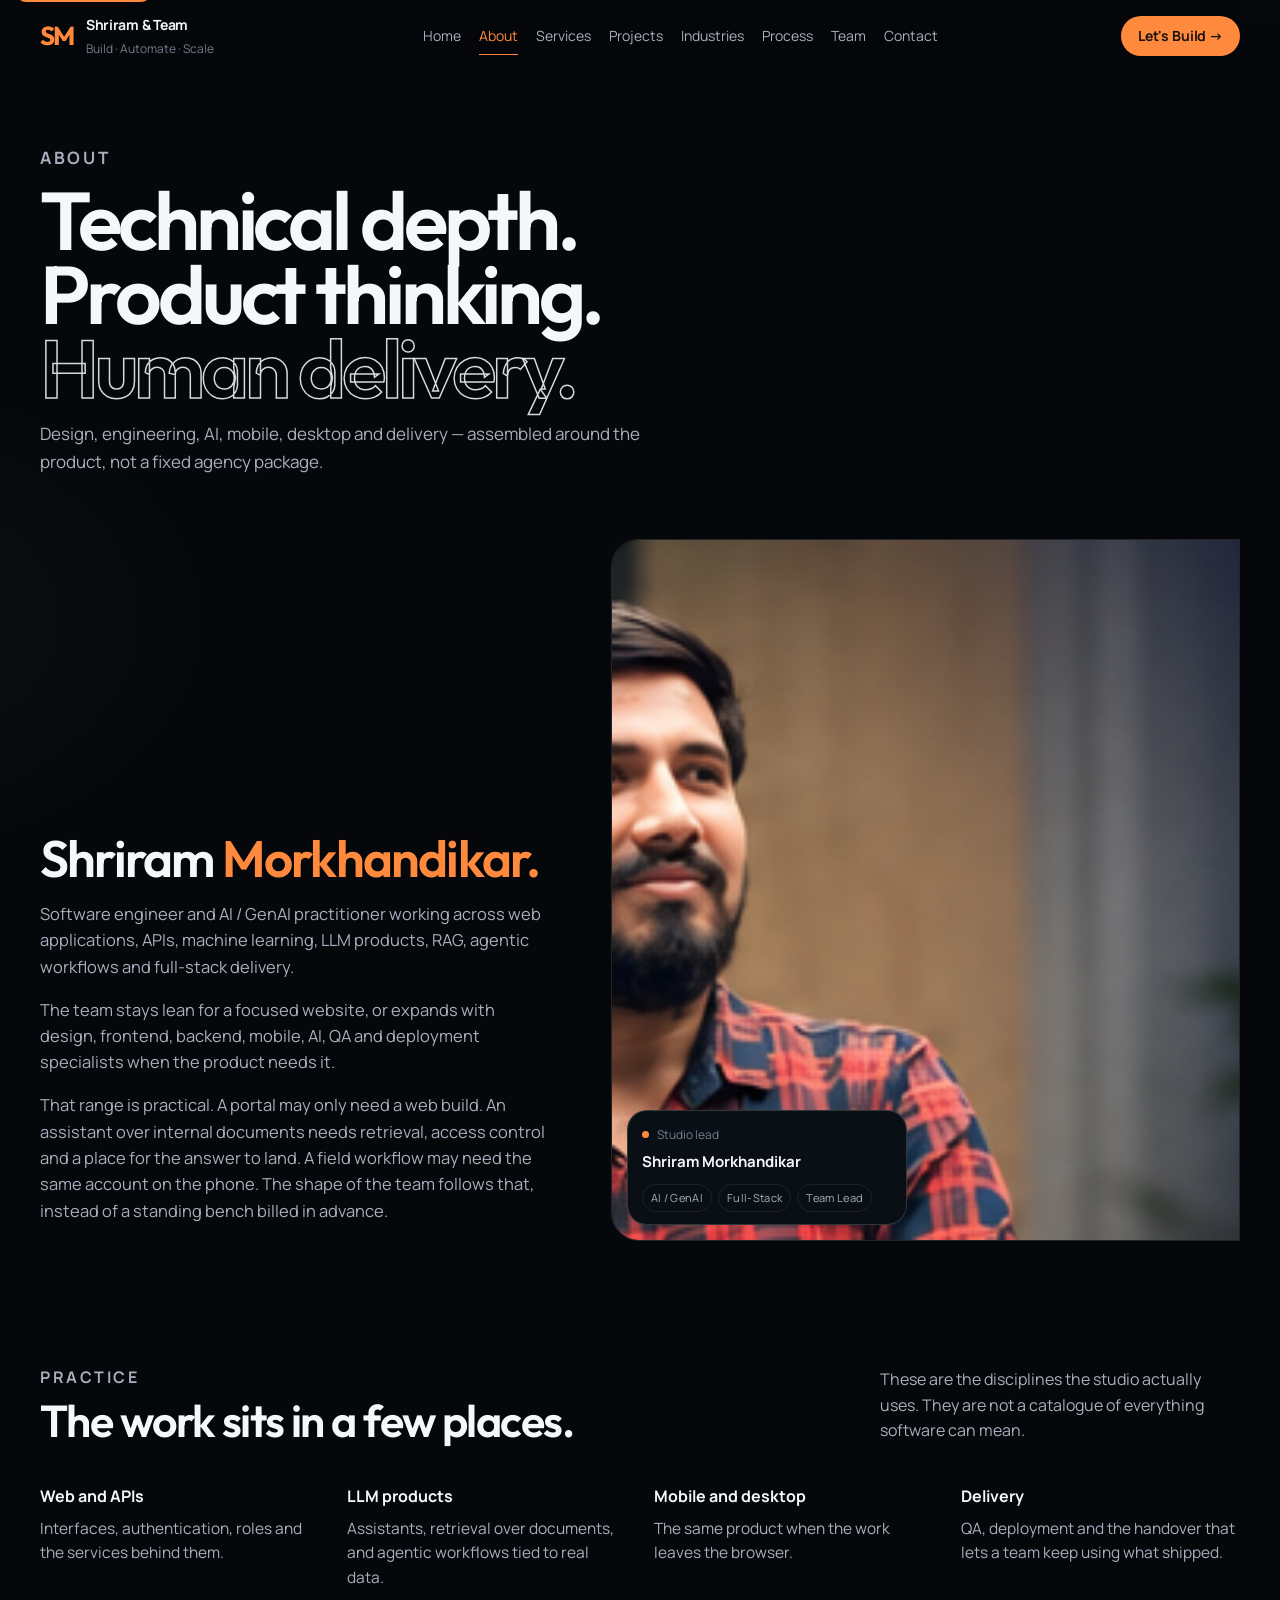
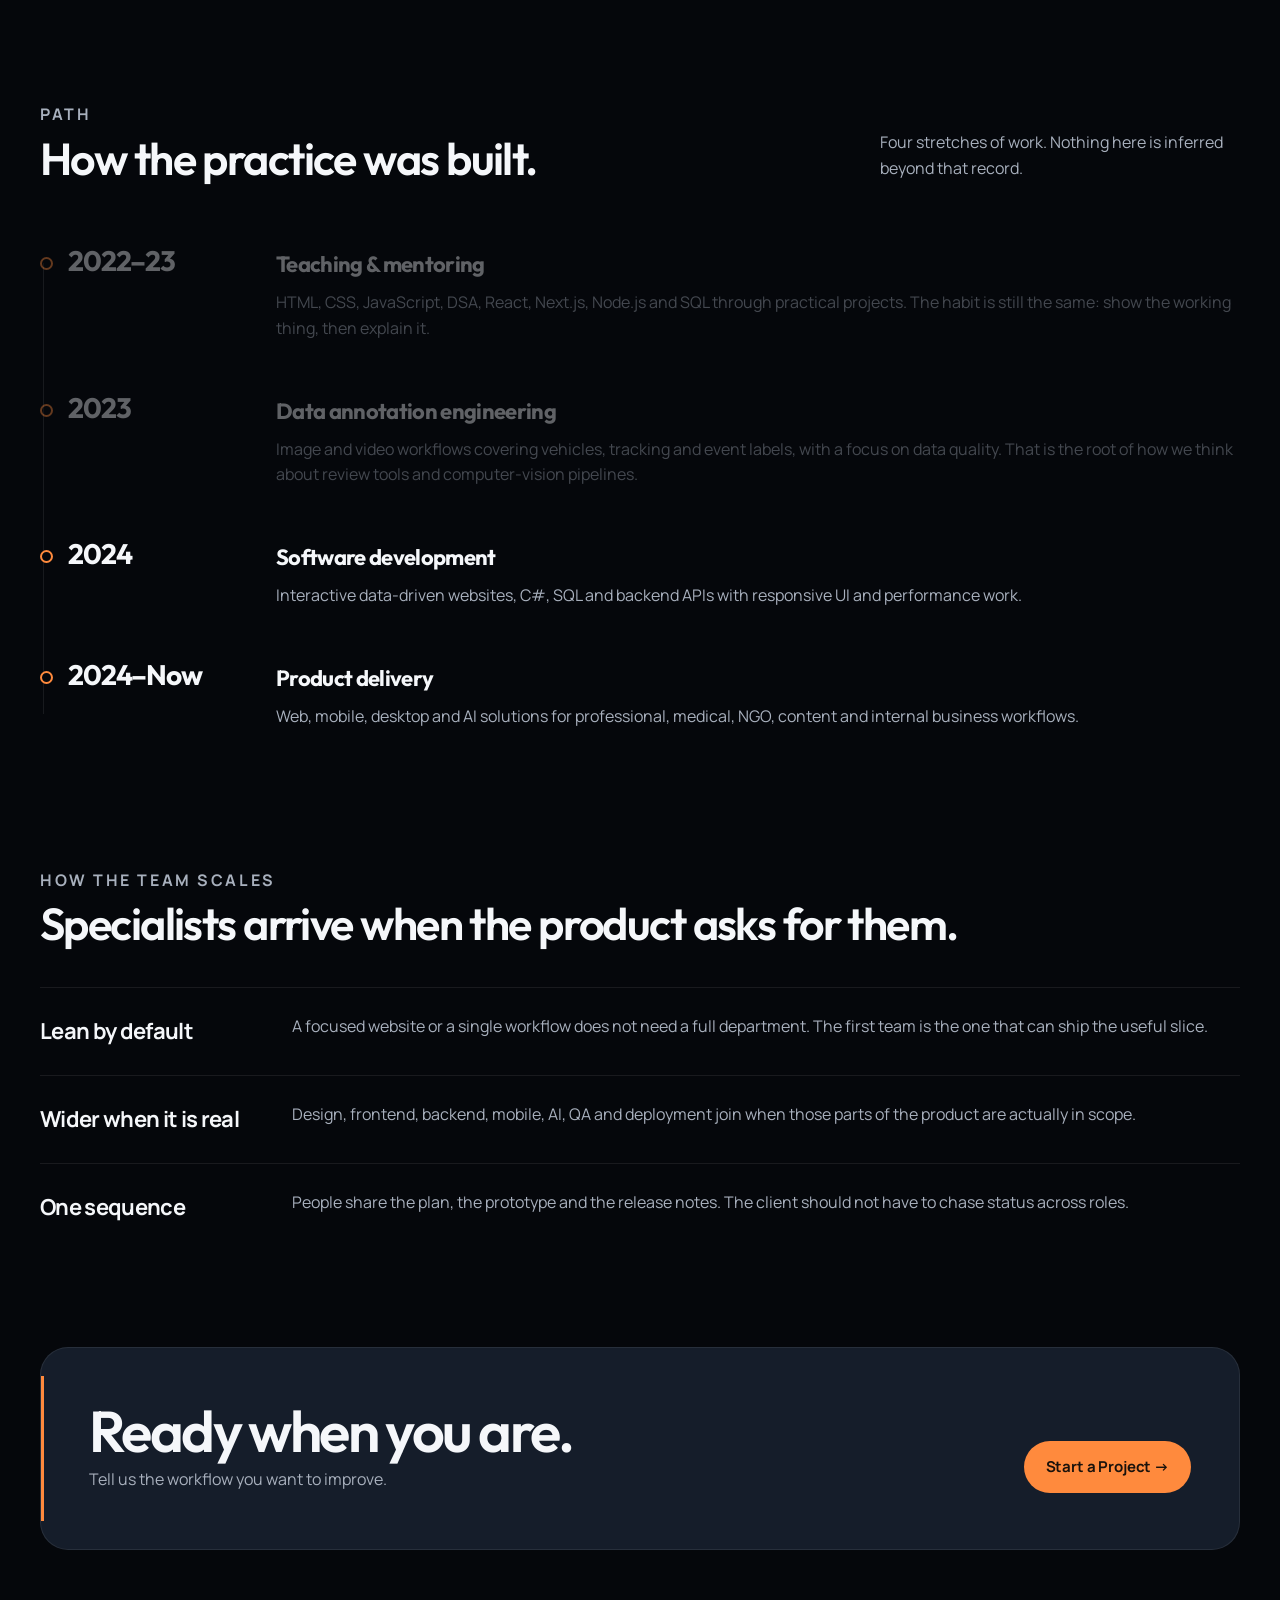
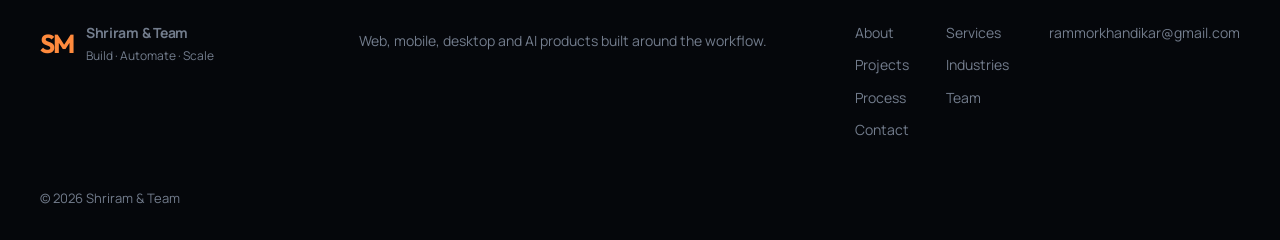
==== commit 70a33c2a: "Compose the studio site as a scroll-led product experience. Replace equal card grids with oversized " ====
--- a/about.html
+++ b/about.html
@@ -15,6 +15,7 @@
 <link rel="preconnect" href="https://fonts.gstatic.com" crossorigin>
 <link href="https://fonts.googleapis.com/css2?family=Manrope:wght@400;500;600;700&family=Outfit:wght@500;600;700&display=swap" rel="stylesheet">
 <link rel="stylesheet" href="style.css">
+<link rel="stylesheet" href="craft.css">
 <script type="application/ld+json">
 {"@context":"https://schema.org","@type":"Person","name":"Shriram Morkhandikar","jobTitle":"AI / GenAI, Full-Stack, Team Lead","email":"rammorkhandikar@gmail.com","worksFor":{"@type":"Organization","name":"Shriram & Team","url":"https://mrrammorkhandikar.github.io/ChatGpt_Test_01/"}}
 </script>
@@ -33,9 +34,9 @@
   <a class="btn btn-orange nav-cta" href="contact.html">Let's Build →</a>
 </header>
 <main id="content">
-  <section class="page-hero">
+  <section class="page-hero manifesto">
     <p class="eyebrow">About</p>
-    <h1>A flexible team for <em class="grad">serious digital work.</em></h1>
+    <h1>Technical depth.<br>Product thinking.<br><span class="outline">Human delivery.</span></h1>
     <p>Design, engineering, AI, mobile, desktop and delivery — assembled around the product, not a fixed agency package.</p>
   </section>
   <section class="page-grid split about-intro">
@@ -114,5 +115,6 @@
 </footer>
 </div>
 <script src="script.js"></script>
+<script src="motion.js"></script>
 </body>
 </html>
--- a/craft.css
+++ b/craft.css
@@ -0,0 +1,838 @@
+:root {
+  --bg: #05070b;
+  --surface: #0a0f16;
+  --surface-2: #101722;
+  --surface-3: #151d2a;
+}
+
+body {
+  background:
+    radial-gradient(920px 520px at 100% -8%, rgba(255, 138, 61, 0.07), transparent 58%),
+    radial-gradient(720px 480px at -12% 18%, rgba(255, 255, 255, 0.035), transparent 52%),
+    #05070b;
+}
+
+.outline {
+  color: transparent;
+  -webkit-text-stroke: 1.5px rgba(245, 247, 250, 0.88);
+}
+
+.display-statement {
+  margin: 12px 0 0;
+  max-width: 16ch;
+  font-family: var(--display);
+  font-weight: 600;
+  font-size: clamp(2.7rem, 5.6vw, 5.1rem);
+  line-height: 0.9;
+  letter-spacing: -0.05em;
+}
+
+.nav {
+  background: rgba(5, 7, 11, 0.72);
+}
+.links a.active:after {
+  transform-origin: left center;
+  transform: scaleX(1);
+}
+.js .links a:not(.btn):after {
+  content: "";
+  position: absolute;
+  left: 0;
+  right: 0;
+  bottom: 0;
+  height: 1px;
+  background: var(--accent);
+  transform: scaleX(0);
+  transform-origin: left center;
+  transition: transform 0.35s ease;
+}
+.js .links a:not(.btn).active:after,
+.js .links a:not(.btn):hover:after { transform: scaleX(1); }
+
+.btn-orange:hover .arr,
+.text-link,
+.explore { transition: color 0.25s ease, transform 0.35s ease; }
+.text-link,
+.explore { display: inline-block; }
+.text-link:hover,
+.explore:hover { transform: translateX(4px); }
+
+/* Hero */
+.hero-art {
+  min-height: calc(100vh - 88px);
+  align-items: end;
+  padding: 28px 0 12px;
+  gap: 40px;
+}
+.hero-art h1 {
+  margin: 18px 0 22px;
+  font-size: clamp(3.6rem, 7.4vw, 7.4rem);
+  line-height: 0.86;
+  letter-spacing: -0.055em;
+  font-weight: 600;
+}
+.hero-art .lede { max-width: 36ch; font-size: 17px; }
+.hero-visual { position: relative; }
+.hero-art .hero-frame {
+  overflow: visible;
+  border: 0;
+  background: transparent;
+  border-radius: 0;
+}
+.hero-art .hero-frame img {
+  height: min(72vh, 760px);
+  border-radius: 28px 0 0 28px;
+  border: 1px solid rgba(255, 255, 255, 0.1);
+  box-shadow: 0 30px 80px rgba(0, 0, 0, 0.35);
+}
+.hero-art .status-card {
+  background: rgba(10, 15, 22, 0.9);
+  backdrop-filter: blur(10px);
+}
+.coord {
+  position: absolute;
+  top: 16px;
+  left: 16px;
+  z-index: 2;
+  font-size: 11px;
+  letter-spacing: 0.16em;
+  text-transform: uppercase;
+  color: rgba(245, 247, 250, 0.78);
+}
+.float-layer { position: absolute; inset: 0; pointer-events: none; z-index: 3; }
+.float-win {
+  position: absolute;
+  width: 196px;
+  padding: 12px 14px 14px;
+  border-radius: 16px;
+  background: rgba(10, 15, 22, 0.92);
+  border: 1px solid rgba(255, 255, 255, 0.12);
+  box-shadow: 0 18px 40px rgba(0, 0, 0, 0.28);
+  backdrop-filter: blur(12px);
+}
+.float-win b {
+  display: block;
+  margin-bottom: 8px;
+  font-size: 11px;
+  letter-spacing: 0.14em;
+  text-transform: uppercase;
+  color: var(--text-muted);
+}
+.float-win i,
+.float-win span {
+  display: block;
+  font-style: normal;
+  font-size: 13px;
+  color: var(--text-secondary);
+  padding: 4px 0;
+  border-top: 1px solid rgba(255, 255, 255, 0.06);
+}
+.float-win i.on { color: var(--text); }
+.float-win i.on:before {
+  content: "";
+  display: inline-block;
+  width: 6px;
+  height: 6px;
+  margin-right: 8px;
+  border-radius: 50%;
+  background: var(--accent);
+}
+.win-matter { top: 8%; left: -36px; }
+.win-ai { right: 6%; bottom: 18%; width: 210px; }
+.tech-tags {
+  display: flex;
+  flex-wrap: wrap;
+  gap: 8px 14px;
+  margin: 14px 0 0;
+  padding: 0;
+  list-style: none;
+  color: var(--text-muted);
+  font-size: 11px;
+  letter-spacing: 0.18em;
+}
+
+.js .hero-art .kicker,
+.js .hero-art h1 span,
+.js .hero-art .lede,
+.js .hero-art .hero-actions,
+.js .hero-art .trust,
+.js .hero-art .hero-frame,
+.js .hero-art .float-win,
+.js .hero-art .tech-tags {
+  animation: rise 0.9s cubic-bezier(0.22, 0.7, 0.2, 1) both;
+}
+.js .hero-art .kicker { animation-delay: 0.08s; }
+.js .hero-art h1 span:nth-child(1) { animation-delay: 0.18s; }
+.js .hero-art h1 span:nth-child(2) { animation-delay: 0.32s; }
+.js .hero-art h1 span:nth-child(3) { animation-delay: 0.46s; }
+.js .hero-art h1 span:nth-child(4) { animation-delay: 0.6s; }
+.js .hero-art .lede { animation-delay: 0.74s; }
+.js .hero-art .hero-actions { animation-delay: 0.86s; }
+.js .hero-art .trust { animation-delay: 0.98s; }
+.js .hero-art .hero-frame { animation-name: depth; animation-duration: 1.1s; animation-delay: 0.35s; }
+.js .hero-art .win-matter { animation-delay: 0.85s; }
+.js .hero-art .win-ai { animation-delay: 1.05s; }
+.js .hero-art .tech-tags { animation-delay: 1.15s; }
+
+@keyframes rise {
+  from { opacity: 0; transform: translateY(28px); }
+  to { opacity: 1; transform: none; }
+}
+@keyframes depth {
+  from { opacity: 0; transform: translateY(22px) scale(0.975); }
+  to { opacity: 1; transform: none; }
+}
+
+/* Proof */
+.proof {
+  grid-template-columns: 1.7fr 1fr 1fr 1fr;
+  gap: 0;
+  margin-top: 18px;
+  border-top: 1px solid var(--border);
+}
+.proof .stat {
+  background: transparent;
+  border: 0;
+  border-radius: 0;
+  border-left: 1px solid var(--border);
+  padding: 28px 22px 8px;
+  box-shadow: none;
+}
+.proof .stat:first-child { border-left: 0; padding-left: 0; }
+.proof .stat:hover { transform: none; border-color: var(--border); }
+.proof .ico { display: none; }
+.proof .stat:first-child strong { font-size: clamp(4.4rem, 8vw, 7.4rem); color: var(--text); }
+.proof .stat strong { font-size: clamp(1.8rem, 2.4vw, 2.4rem); }
+.proof .stat span { letter-spacing: 0.08em; text-transform: uppercase; font-size: 12px; }
+
+/* Capability stage */
+.build-stage.switch {
+  grid-template-columns: minmax(0, 1.05fr) minmax(0, 0.95fr);
+  gap: 48px;
+  align-items: center;
+}
+.build-stage .pane {
+  background: transparent;
+  border: 0;
+  padding: 0;
+  min-height: 0;
+  border-radius: 0;
+}
+.build-stage.is-live .pane.is-on { display: grid; gap: 18px; }
+.word-nav {
+  display: grid;
+  grid-template-columns: 1fr 1fr;
+  margin-top: 28px;
+}
+.word-nav button {
+  min-height: 64px;
+  padding: 8px 12px 8px 0;
+  border: 0;
+  border-bottom: 1px solid var(--border);
+  border-radius: 0;
+  background: transparent;
+  color: var(--text-muted);
+  text-align: left;
+  font-family: var(--display);
+  font-size: clamp(1.7rem, 2.8vw, 2.6rem);
+  letter-spacing: -0.045em;
+  line-height: 1;
+}
+.word-nav button.is-on {
+  color: var(--text);
+  border-bottom-color: var(--accent);
+}
+.word-nav button:hover { color: var(--text); }
+.build-stage .shot {
+  height: min(46vh, 420px);
+  border-radius: 22px;
+  border: 1px solid rgba(255, 255, 255, 0.08);
+}
+.build-stage .flow { margin-top: 0; }
+.build-stage .pane p { max-width: 46ch; margin: 0; }
+
+/* Home work */
+.work-feature { padding-bottom: 12px; }
+.work-note { max-width: 46ch; margin: 16px 0 0; color: var(--text-secondary); }
+.hero-canvas {
+  position: relative;
+  display: block;
+  margin-top: 36px;
+  width: calc(100% + 80px);
+  margin-left: -40px;
+  color: inherit;
+}
+.hero-canvas .shot {
+  height: min(68vh, 680px);
+  border-radius: 0;
+}
+.hero-canvas .legal .cards2,
+.hero-canvas .legal .list { flex: 1; }
+.hero-canvas .legal .cards2 b { height: auto; min-height: 96px; }
+.build-stage .legal .mainb,
+.build-stage .task .desk,
+.build-stage .chatui,
+.build-stage .med,
+.build-stage .laptop { height: 100%; }
+.hero-canvas .shot:after {
+  content: "";
+  position: absolute;
+  z-index: 2;
+  left: 0;
+  right: 0;
+  bottom: 0;
+  height: 46%;
+  pointer-events: none;
+  background: linear-gradient(to top, #05070b 0%, rgba(5, 7, 11, 0.78) 46%, transparent 100%);
+}
+.canvas-meta {
+  position: absolute;
+  z-index: 3;
+  left: 40px;
+  right: 48px;
+  bottom: 22px;
+  max-width: none;
+  padding: 0;
+}
+.canvas-meta span,
+.canvas-meta em {
+  display: block;
+  font-style: normal;
+  letter-spacing: 0.14em;
+  text-transform: uppercase;
+  font-size: 12px;
+  color: rgba(245, 247, 250, 0.8);
+}
+.canvas-meta strong {
+  display: block;
+  margin: 8px 0;
+  font-family: var(--display);
+  font-weight: 600;
+  font-size: clamp(2.2rem, 4vw, 3.8rem);
+  letter-spacing: -0.045em;
+  line-height: 0.95;
+}
+.hero-canvas:hover .shot .ui { transform: scale(1.03); }
+.legal .ui { transition: transform 0.7s ease; }
+.work-index {
+  list-style: none;
+  margin: 8px 0 0;
+  padding: 0;
+}
+.work-index a {
+  display: grid;
+  grid-template-columns: 56px minmax(0, 1fr) auto;
+  gap: 12px;
+  align-items: baseline;
+  min-height: 68px;
+  padding: 16px 0 12px;
+  border-bottom: 1px solid var(--border);
+  font-family: var(--display);
+  font-size: clamp(1.35rem, 2.2vw, 1.9rem);
+  letter-spacing: -0.035em;
+  line-height: 1.1;
+}
+.work-index b {
+  color: var(--text-muted);
+  font-size: 12px;
+  letter-spacing: 0.14em;
+  font-family: var(--sans);
+}
+.work-index small {
+  color: var(--text-muted);
+  font-family: var(--sans);
+  font-size: 13px;
+  letter-spacing: 0;
+}
+.work-index a:hover { color: var(--accent); }
+.work-index a:hover small { color: var(--accent); }
+
+/* Industries on home */
+.industry-index {
+  grid-template-columns: 1fr 1fr;
+  gap: 0 64px;
+}
+.industry-index a {
+  background: transparent;
+  border: 0;
+  border-bottom: 1px solid var(--border);
+  border-radius: 0;
+  min-height: 78px;
+  padding: 16px 0;
+  font-family: var(--display);
+  font-size: clamp(1.45rem, 2.5vw, 2.15rem);
+  letter-spacing: -0.035em;
+}
+.industry-index .ico { display: none; }
+.industry-index a:hover {
+  background: transparent;
+  transform: none;
+  border-color: var(--border);
+  color: var(--accent);
+}
+.industry-index small {
+  font-family: var(--sans);
+  letter-spacing: 0.12em;
+  font-size: 12px;
+}
+
+/* Home process */
+.section .journey {
+  display: flex;
+  flex-direction: column;
+  gap: 0;
+  padding: 0;
+}
+.section .journey:before { content: none; }
+.section .journey li {
+  display: grid;
+  grid-template-columns: minmax(92px, 180px) minmax(0, 1fr);
+  gap: 8px 32px;
+  align-items: baseline;
+  padding: 28px 0;
+  border-top: 1px solid var(--border);
+}
+.section .journey .step-mark { display: none; }
+.section .journey b {
+  font-family: var(--display);
+  font-size: clamp(2.8rem, 6vw, 4.6rem);
+  letter-spacing: -0.06em;
+  line-height: 0.85;
+  color: transparent;
+  -webkit-text-stroke: 1px rgba(245, 247, 250, 0.75);
+}
+.section .journey h3 { font-family: var(--display); font-size: clamp(1.6rem, 2.4vw, 2.2rem); }
+.section .journey li:hover b {
+  color: var(--accent);
+  -webkit-text-stroke: 0;
+}
+
+.studio-team { align-items: stretch; }
+.studio-team .portrait-lg {
+  height: min(74vh, 760px);
+  border-radius: 0 28px 28px 0;
+  margin-left: -8px;
+}
+.footer-lead h2 {
+  max-width: 9em;
+  font-size: clamp(3.2rem, 7vw, 6.2rem);
+  line-height: 0.88;
+  letter-spacing: -0.05em;
+}
+
+/* Page heroes */
+.page-hero h1 {
+  font-size: clamp(3.2rem, 6.4vw, 6rem);
+  line-height: 0.9;
+  letter-spacing: -0.05em;
+  max-width: 14ch;
+}
+.manifesto h1,
+.close-hero h1 { max-width: 11ch; }
+
+/* Projects reel */
+.project-grid { counter-reset: work; }
+.project-body h3:before {
+  counter-increment: work;
+  content: counter(work, decimal-leading-zero);
+  display: block;
+  margin-bottom: 6px;
+  color: var(--accent);
+  font-family: var(--sans);
+  font-size: 12px;
+  font-weight: 700;
+  letter-spacing: 0.14em;
+}
+.project {
+  background: #101722;
+  box-shadow: 0 16px 40px rgba(0, 0, 0, 0.18);
+}
+.project:hover { background: #151d2a; }
+.project h3 { transition: transform 0.45s ease; }
+.project:hover h3 { transform: translateX(4px); }
+.project .shot > :not(.shot-tag) { transition: transform 0.7s ease; }
+.project:hover .shot > :not(.shot-tag) { transform: scale(1.04); }
+.project:hover .concept { color: var(--accent); }
+.reel-progress { display: none; height: 2px; margin-top: 16px; background: rgba(255, 255, 255, 0.08); }
+.reel-progress i {
+  display: block;
+  height: 100%;
+  background: var(--accent);
+  transform: scaleX(0);
+  transform-origin: left center;
+}
+.page-grid.is-reel {
+  overflow: hidden;
+  padding-top: 8px;
+  padding-bottom: 16px;
+}
+.page-grid.is-reel .reel-progress { display: block; }
+.page-grid.is-reel .project-grid {
+  display: flex;
+  flex-wrap: nowrap;
+  gap: 22px;
+  width: max-content;
+  will-change: transform;
+}
+.page-grid.is-reel .project,
+.page-grid.is-reel .project.lead,
+.page-grid.is-reel .project.mid {
+  display: flex;
+  flex-direction: column;
+  width: min(68vw, 820px);
+  flex: none;
+  grid-template-columns: none;
+}
+.page-grid.is-reel .shot,
+.page-grid.is-reel .project.lead .shot,
+.page-grid.is-reel .project.mid .shot,
+.page-grid.is-reel .project:nth-child(n) .shot {
+  height: 240px;
+  min-height: 0;
+  max-height: none;
+}
+.page-grid.is-reel .caps { display: none; }
+.page-grid.is-reel .project-body { gap: 6px; padding-top: 12px; padding-bottom: 14px; }
+.page-grid.is-reel .project h3 { font-size: 26px; }
+.page-grid.is-reel .project p {
+  display: -webkit-box;
+  -webkit-line-clamp: 2;
+  -webkit-box-orient: vertical;
+  overflow: hidden;
+}
+
+/* Industries */
+.sector-stage.switch {
+  grid-template-columns: minmax(200px, 0.72fr) minmax(0, 1.15fr);
+  gap: 48px 64px;
+  align-items: start;
+}
+.sector-stage .switch-nav { gap: 0; }
+.sector-stage .switch-nav button {
+  min-height: 58px;
+  padding: 10px 0;
+  border: 0;
+  border-bottom: 1px solid var(--border);
+  border-radius: 0;
+  background: transparent;
+  font-family: var(--display);
+  font-size: clamp(1.35rem, 2.2vw, 1.85rem);
+  letter-spacing: -0.04em;
+  color: var(--text-muted);
+}
+.sector-stage .switch-nav button.is-on {
+  background: transparent;
+  color: var(--text);
+  border-bottom-color: var(--accent);
+}
+.sector-stage .pane,
+.sector-stage .module {
+  background: transparent;
+  border: 0;
+  border-radius: 0;
+  padding: 8px 0 0;
+  min-height: 0;
+}
+.sector-stage.is-live .pane.is-on { display: block; }
+.sector-stage .module h3 {
+  font-family: var(--display);
+  font-size: clamp(2.4rem, 4vw, 3.6rem);
+  letter-spacing: -0.045em;
+  line-height: 0.95;
+}
+.sector-stage .module .ico,
+.sector-stage .module .top { display: none; }
+.sector-stage .flow {
+  display: grid;
+  gap: 0;
+  margin-top: 28px;
+  counter-reset: flow;
+}
+.sector-stage .flow li {
+  display: flex;
+  align-items: baseline;
+  gap: 16px;
+  padding: 14px 0;
+  border-bottom: 1px solid var(--border);
+  font-family: var(--display);
+  font-size: clamp(1.5rem, 2.6vw, 2.2rem);
+  letter-spacing: -0.04em;
+}
+.sector-stage .flow li:before {
+  counter-increment: flow;
+  content: counter(flow, decimal-leading-zero);
+  color: var(--accent);
+  font-family: var(--sans);
+  font-size: 12px;
+  letter-spacing: 0.14em;
+}
+.sector-stage .flow li:not(:last-child):after { content: none; }
+
+.principles { display: block; }
+.principles article {
+  display: grid;
+  grid-template-columns: minmax(140px, 220px) minmax(0, 1fr);
+  gap: 18px 32px;
+  padding: 26px 0;
+  border-top: 1px solid var(--border);
+}
+.principles article h3 { margin: 0; }
+
+/* Process */
+.mega-num {
+  margin: 0 0 12px;
+  font-family: var(--display);
+  font-weight: 600;
+  font-size: clamp(5rem, 12vw, 8.5rem);
+  line-height: 0.8;
+  letter-spacing: -0.07em;
+  color: transparent;
+  -webkit-text-stroke: 1.5px rgba(245, 247, 250, 0.82);
+}
+@media (min-width: 981px) {
+  .process-switch.is-scroll {
+    grid-template-columns: minmax(220px, 300px) minmax(0, 1fr);
+    gap: 36px 56px;
+    align-items: start;
+  }
+  .process-switch.is-scroll .process-side {
+    position: sticky;
+    top: 96px;
+  }
+  .process-switch.is-scroll .switch-nav { grid-template-columns: 1fr; }
+  .process-switch.is-scroll .switch-nav button {
+    flex-direction: row;
+    align-items: center;
+    min-height: 52px;
+    background: transparent;
+    border: 0;
+    border-bottom: 1px solid var(--border);
+    border-radius: 0;
+    padding: 8px 0;
+  }
+  .process-switch.is-scroll .switch-nav button.is-on {
+    background: transparent;
+    border-bottom-color: var(--accent);
+    color: var(--accent);
+  }
+  .process-switch.is-scroll.is-live [data-pane] {
+    display: block;
+    min-height: 72vh;
+    margin-bottom: 8vh;
+  }
+  .process-switch.is-scroll .pane {
+    background:
+      linear-gradient(180deg, rgba(255, 255, 255, 0.03), transparent 90px),
+      #0a0f16;
+    scroll-margin-top: 108px;
+  }
+}
+
+/* About */
+.about-intro { align-items: end; }
+.about-intro .about-photo {
+  height: min(78vh, 820px);
+  border-radius: 28px 0 0 28px;
+}
+html.js .timeline article { transition: opacity 0.45s ease; opacity: 0.38; }
+html.js .timeline article.is-current { opacity: 1; }
+html.js .timeline article.is-current b { color: var(--accent); }
+html.js .timeline article.is-current:before { background: var(--accent); }
+
+/* Team constellation */
+.constellation.switch {
+  grid-template-columns: minmax(320px, 620px) minmax(0, 1fr);
+  gap: 28px 48px;
+  align-items: center;
+}
+.orbit {
+  position: relative;
+  width: min(620px, 100%);
+  height: 560px;
+  margin: 0 auto;
+}
+.hub {
+  position: absolute;
+  left: 50%;
+  top: 50%;
+  width: 132px;
+  height: 132px;
+  display: grid;
+  place-items: center;
+  transform: translate(-50%, -50%);
+  border-radius: 50%;
+  background: #101722;
+  border: 1px solid rgba(255, 255, 255, 0.12);
+  font-family: var(--display);
+  font-size: 13px;
+  letter-spacing: 0.16em;
+  text-transform: uppercase;
+}
+.constellation .switch-nav { display: block; }
+.constellation .switch-nav button {
+  position: absolute;
+  width: 200px;
+  min-height: 62px;
+  background: rgba(10, 15, 22, 0.94);
+  border-color: rgba(255, 255, 255, 0.1);
+}
+.constellation .switch-nav button:nth-child(2) { top: 0; left: 50%; transform: translateX(-50%); }
+.constellation .switch-nav button:nth-child(3) { top: 118px; right: 0; }
+.constellation .switch-nav button:nth-child(4) { top: 292px; right: 0; }
+.constellation .switch-nav button:nth-child(5) { bottom: 0; left: 50%; transform: translateX(-50%); }
+.constellation .switch-nav button:nth-child(6) { top: 292px; left: 0; }
+.constellation .switch-nav button:nth-child(7) { top: 118px; left: 0; }
+.constellation .switch-nav button.is-on {
+  border-color: var(--accent);
+  background: #151d2a;
+}
+.constellation .pane { min-height: 320px; }
+
+/* Services */
+.service-switch {
+  grid-template-columns: minmax(220px, 0.8fr) minmax(0, 1.2fr);
+  gap: 28px 48px;
+}
+.service-switch .switch-nav { gap: 0; }
+.service-switch .switch-nav button {
+  min-height: 68px;
+  padding: 12px 0;
+  border: 0;
+  border-bottom: 1px solid var(--border);
+  border-radius: 0;
+  background: transparent;
+  font-family: var(--display);
+  font-size: clamp(1.25rem, 2vw, 1.7rem);
+  letter-spacing: -0.03em;
+}
+.service-switch .switch-nav button small { display: none; }
+.service-switch .switch-nav button.is-on {
+  background: transparent;
+  color: var(--text);
+  border-bottom-color: var(--accent);
+}
+.service-switch.is-live .pane.is-on {
+  display: flex;
+  flex-direction: column;
+  justify-content: flex-end;
+  min-height: min(64vh, 620px);
+  background:
+    linear-gradient(180deg, rgba(255, 138, 61, 0.08), transparent 120px),
+    #0a0f16;
+}
+
+/* Contact */
+.close-hero { padding-bottom: 12px; }
+.brief {
+  background: #0a0f16;
+  border: 1px solid rgba(255, 255, 255, 0.08);
+  border-radius: 28px;
+  padding: 12px 28px 28px;
+  box-shadow: 0 24px 60px rgba(0, 0, 0, 0.22);
+}
+.brief legend { font-size: clamp(1.5rem, 2vw, 2rem); }
+.band h2 {
+  font-size: clamp(2.4rem, 4.5vw, 4rem);
+  line-height: 0.92;
+  letter-spacing: -0.045em;
+}
+
+@media (max-width: 1100px) {
+  .constellation.switch { grid-template-columns: 1fr; }
+  .orbit {
+    position: static;
+    width: 100%;
+    height: auto;
+    display: grid;
+    grid-template-columns: 1fr 1fr;
+    gap: 8px;
+  }
+  .hub { position: static; transform: none; width: auto; height: auto; min-height: 72px; border-radius: 16px; grid-column: 1 / -1; }
+  .constellation .switch-nav { display: grid; }
+  .constellation .switch-nav button,
+  .constellation .switch-nav button:nth-child(n) {
+    position: static;
+    width: 100%;
+    transform: none;
+  }
+  .hero-art .hero-frame img { border-radius: 24px; height: 460px; }
+  .about-intro .about-photo { border-radius: 24px; height: 460px; }
+  .studio-team .portrait-lg { border-radius: 24px; margin-left: 0; height: 460px; }
+  .win-matter { left: 12px; }
+}
+
+@media (max-width: 980px) {
+  .build-stage.switch,
+  .sector-stage.switch,
+  .service-switch { grid-template-columns: 1fr; }
+  .constellation .switch-nav { display: grid; gap: 8px; }
+  .orbit {
+    position: static;
+    width: 100%;
+    height: auto;
+    display: grid;
+    gap: 8px;
+  }
+  .hub { position: static; transform: none; width: auto; height: auto; min-height: 64px; border-radius: 16px; }
+  .constellation .switch-nav button,
+  .constellation .switch-nav button:nth-child(n) {
+    position: static;
+    width: 100%;
+    transform: none;
+  }
+  .page-grid.is-reel { overflow: visible; }
+  .page-grid.is-reel .reel-progress { display: none; }
+  .page-grid.is-reel .project-grid {
+    display: grid;
+    width: auto;
+    will-change: auto;
+    grid-template-columns: 1fr 1fr;
+  }
+  .page-grid.is-reel .project,
+  .page-grid.is-reel .project.lead,
+  .page-grid.is-reel .project.mid { width: auto; }
+  .page-grid.is-reel .shot,
+  .page-grid.is-reel .project.lead .shot,
+  .page-grid.is-reel .project.mid .shot,
+  .page-grid.is-reel .project:nth-child(n) .shot {
+    height: 220px;
+    min-height: 0;
+    max-height: none;
+  }
+  .page-grid.is-reel .project p {
+    display: block;
+    -webkit-line-clamp: unset;
+    overflow: visible;
+  }
+  .js .links a:not(.btn):after { display: none; }
+}
+
+@media (max-width: 760px) {
+  .hero-art { min-height: 0; align-items: start; }
+  .hero-art h1 { font-size: clamp(3rem, 16vw, 4.4rem); }
+  .proof { grid-template-columns: 1fr 1fr; }
+  .proof .stat:nth-child(odd) { border-left: 0; padding-left: 0; }
+  .proof .stat:first-child strong { font-size: clamp(3.2rem, 18vw, 4.4rem); }
+  .word-nav, .orbit { grid-template-columns: 1fr; }
+  .industry-index { grid-template-columns: 1fr; gap: 0; }
+  .section .journey li { grid-template-columns: 84px minmax(0, 1fr); padding: 22px 0; }
+  .principles article { grid-template-columns: 1fr; gap: 6px; }
+  .work-index a { grid-template-columns: 40px minmax(0, 1fr); }
+  .work-index small { display: none; }
+  .float-layer { position: static; display: grid; grid-template-columns: 1fr 1fr; gap: 8px; margin-top: 12px; pointer-events: none; }
+  .float-win, .win-matter, .win-ai { position: static; width: auto; }
+  .hero-canvas { width: calc(100% + 40px); margin-left: -20px; }
+  .canvas-meta { left: 20px; right: 20px; bottom: 16px; padding: 0; }
+  .filters { flex-wrap: wrap; overflow: visible; }
+  .filters button { min-height: 44px; }
+  .service-switch.is-live .pane.is-on { min-height: 0; }
+  .mega-num { font-size: clamp(4.2rem, 22vw, 6rem); }
+  .page-grid.is-reel .project-grid { grid-template-columns: 1fr; }
+}
+
+@media (max-width: 480px) {
+  .hero-canvas { width: calc(100% + 36px); margin-left: -18px; }
+  .float-layer { grid-template-columns: 1fr; }
+  .proof { grid-template-columns: 1fr 1fr; }
+  .brief { padding: 8px 16px 20px; }
+}
